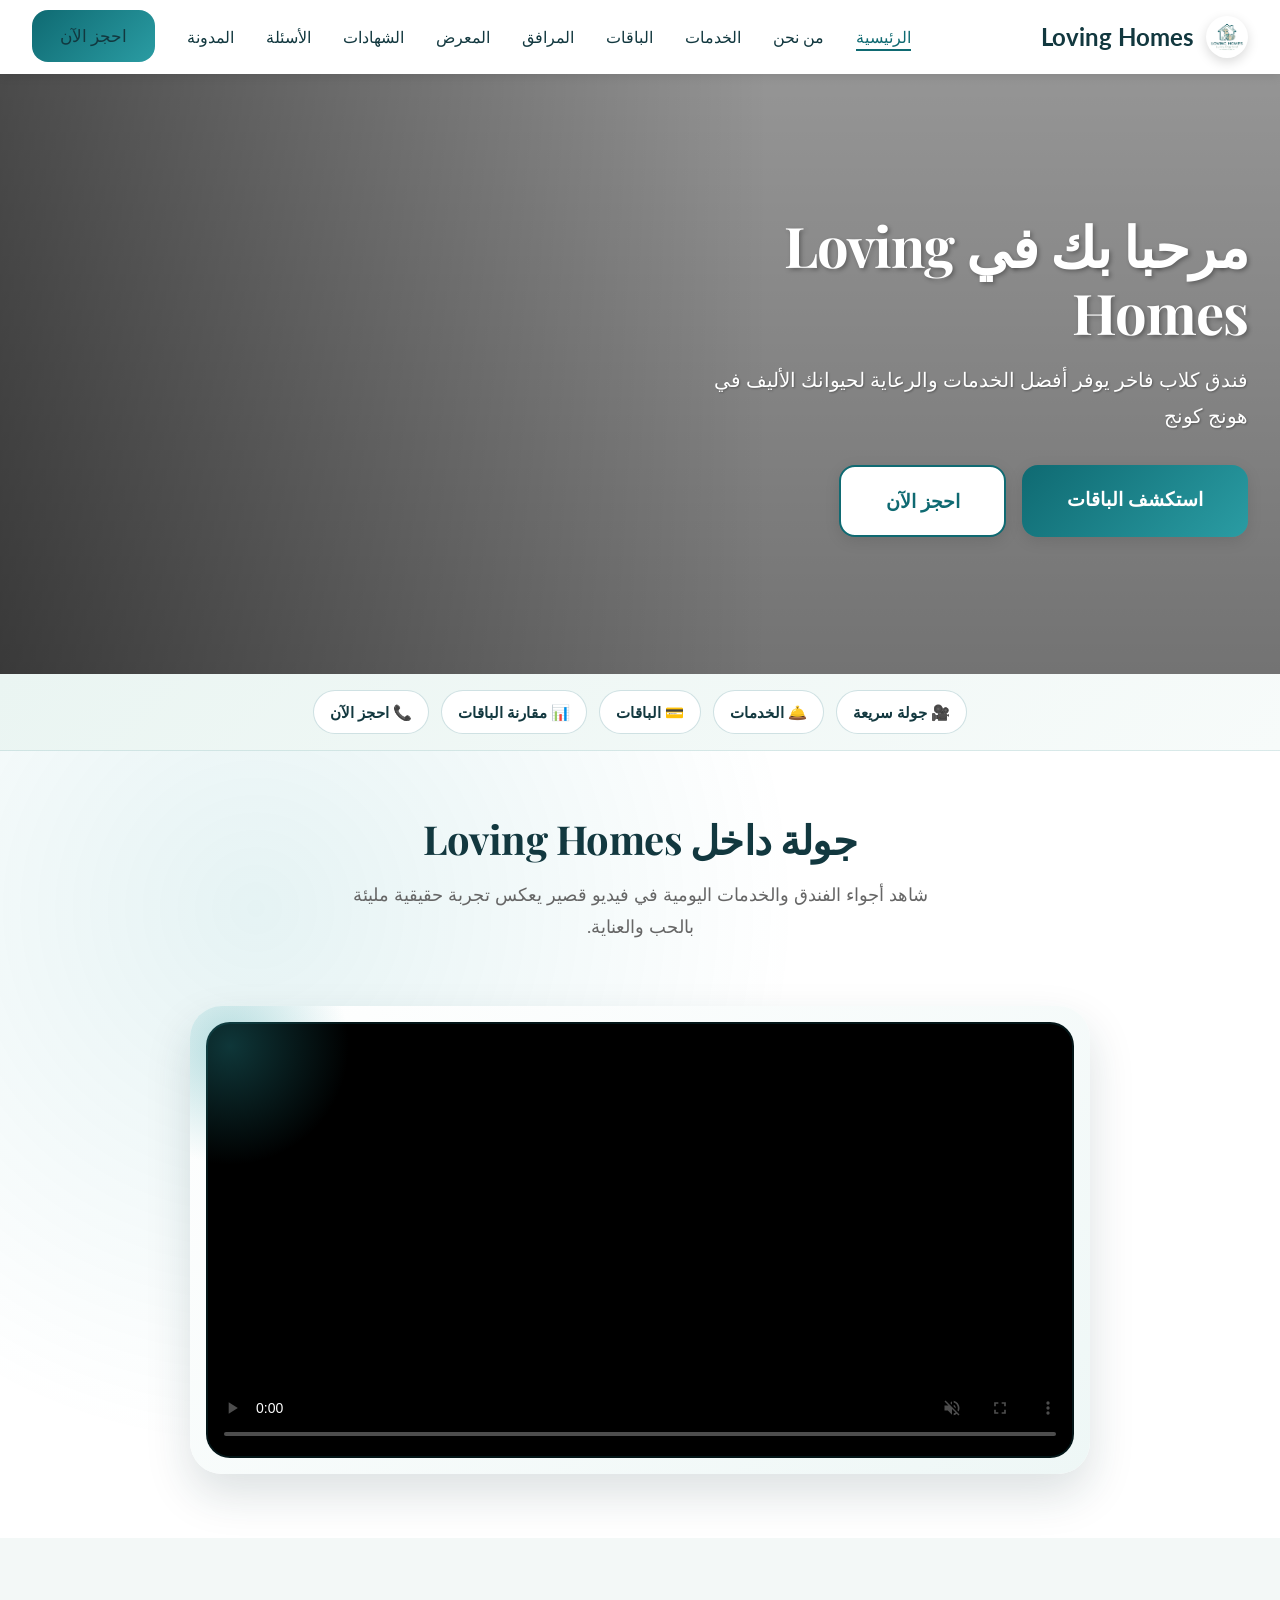
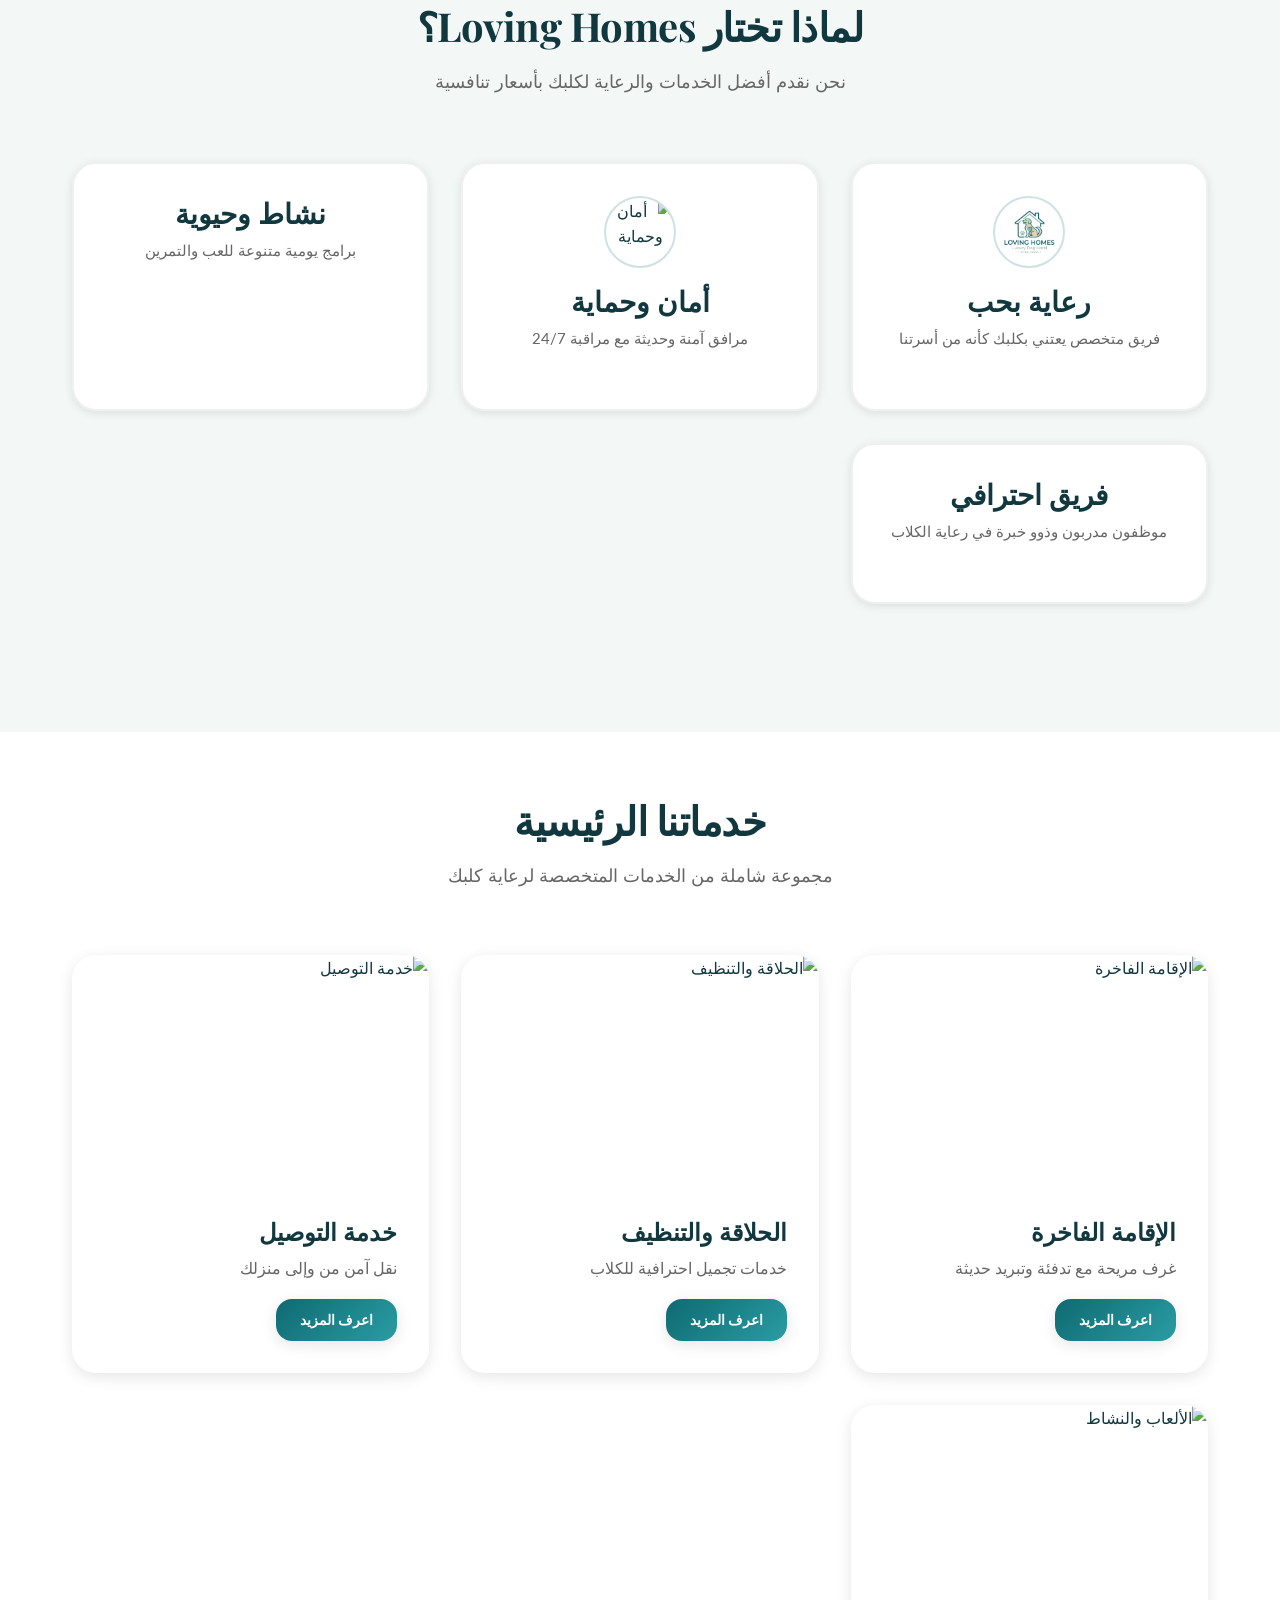
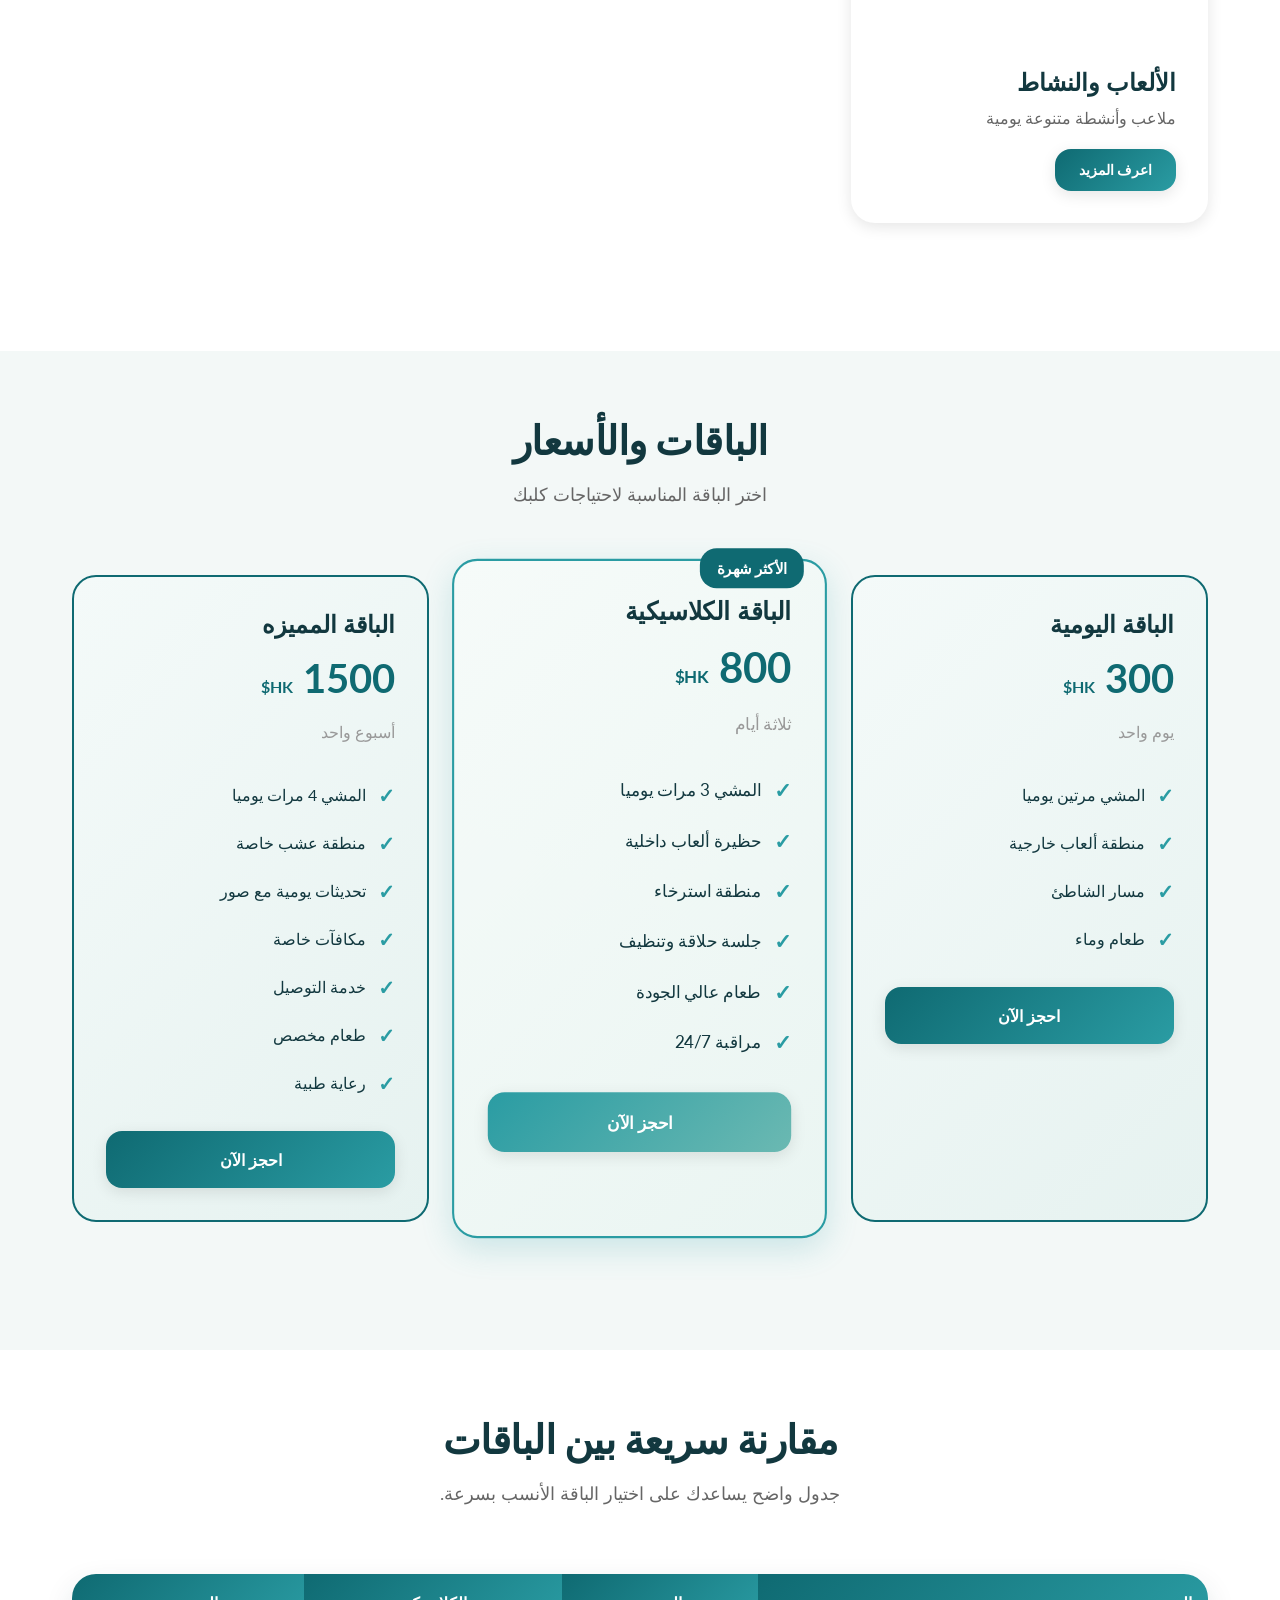
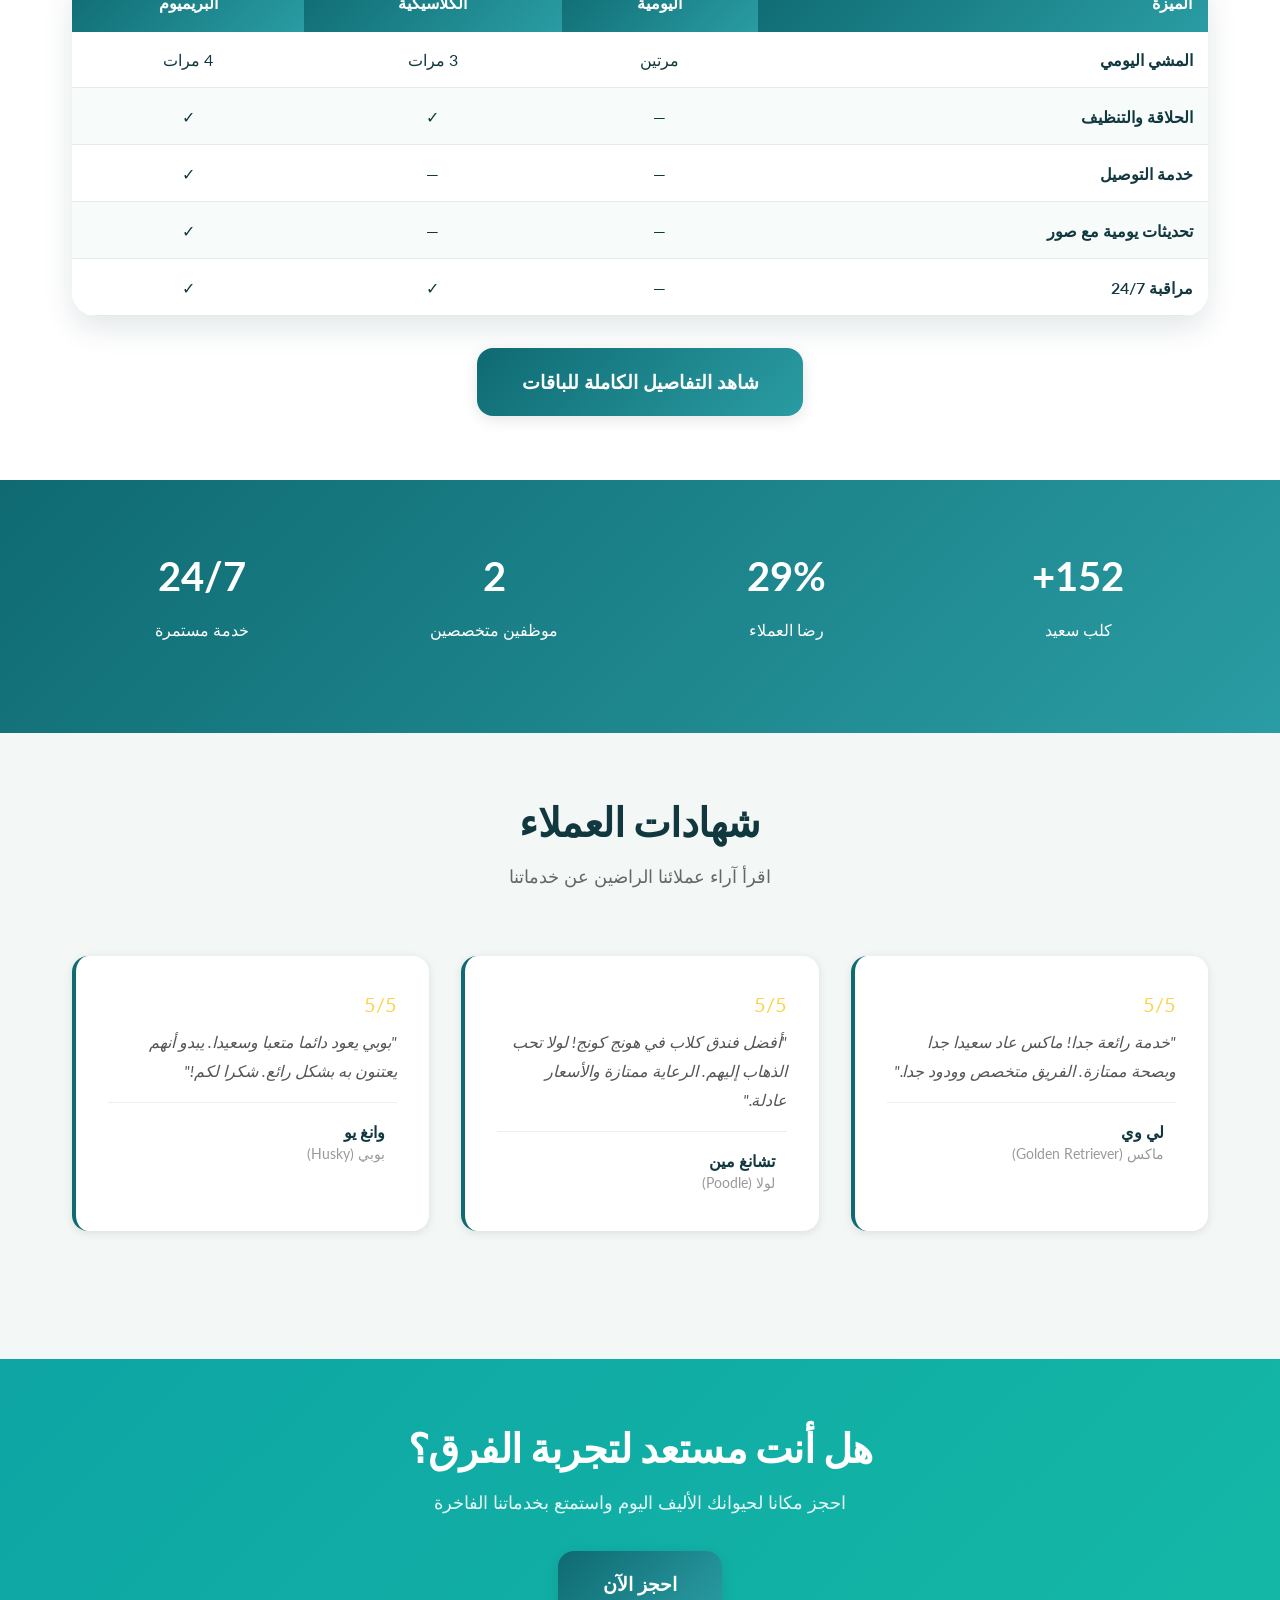
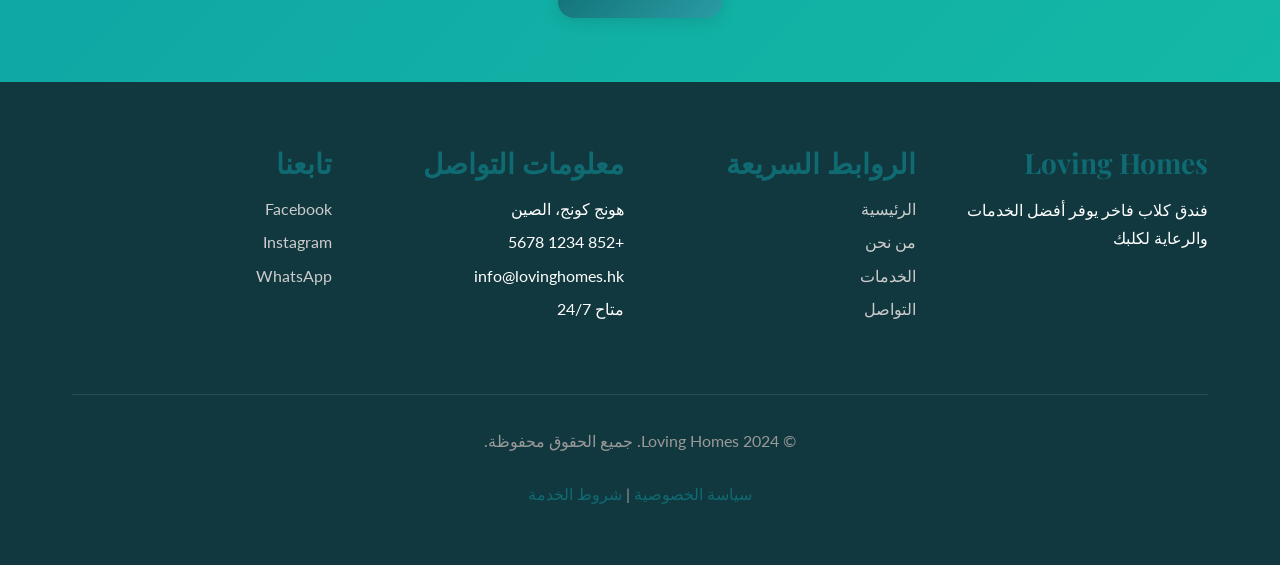
==== index.html @ dc03edfb "Add reliable service images site-wide and rename premium package" ====
<!DOCTYPE html>
<html lang="ar" dir="rtl">
<head>
 <meta charset="UTF-8">
 <meta name="viewport" content="width=device-width, initial-scale=1.0">
 <meta name="description" content="Loving Homes - فندق كلاب فاخر في هونج كونج يوفر أفضل الخدمات والرعاية">
 <title>Loving Homes - فندق الكلاب الفاخر</title>
 <link rel="stylesheet" href="css/style.css">
</head>
<body>
 
 <header>
  <nav class="navbar">
   <a href="index.html" class="logo">
    <img src="images/logo.png" alt="Loving Homes Logo" class="site-logo">
    <span>Loving Homes</span>
   </a>
   
   <ul class="nav-links">
    <li><a href="index.html" class="active">الرئيسية</a></li>
    <li><a href="html/about.html">من نحن</a></li>
    <li><a href="html/services.html">الخدمات</a></li>
    <li><a href="html/packages.html">الباقات</a></li>
    <li><a href="html/facilities.html">المرافق</a></li>
    <li><a href="html/gallery.html">المعرض</a></li>
    <li><a href="html/testimonials.html">الشهادات</a></li>
    <li><a href="html/faq.html">الأسئلة</a></li>
    <li><a href="html/blog.html">المدونة</a></li>
    <li><a href="html/contact.html" class="cta-btn">احجز الآن</a></li>
   </ul>
   
   <div class="hamburger">
    <span></span>
    <span></span>
    <span></span>
   </div>
  </nav>
 </header>

 
 <section class="hero">
  <div class="hero-content">
   <h1>مرحبا بك في Loving Homes</h1>
   <p>فندق كلاب فاخر يوفر أفضل الخدمات والرعاية لحيوانك الأليف في هونج كونج</p>
   <div class="hero-buttons">
    <a href="html/packages.html" class="btn btn-primary btn-lg">استكشف الباقات</a>
    <a href="html/contact.html" class="btn btn-secondary btn-lg">احجز الآن</a>
   </div>
  </div>
 </section>

 <section class="quick-nav-section">
  <div class="container">
   <div class="quick-nav" aria-label="روابط سريعة داخل الصفحة">
    <a href="#video">🎥 جولة سريعة</a>
    <a href="#services">🛎️ الخدمات</a>
    <a href="#packages">💳 الباقات</a>
    <a href="#packages-compare">📊 مقارنة الباقات</a>
    <a href="html/contact.html">📞 احجز الآن</a>
   </div>
  </div>
 </section>


 <section id="video" class="section video-showcase-section">
  <div class="container">
   <div class="section-title">
    <h2>جولة داخل Loving Homes</h2>
    <p>شاهد أجواء الفندق والخدمات اليومية في فيديو قصير يعكس تجربة حقيقية مليئة بالحب والعناية.</p>
   </div>

   <div class="video-showcase-card">
    <div class="video-glow"></div>
    <video class="brand-video" controls autoplay muted loop playsinline preload="auto" poster="images/banner-home.jpg">
     <source src="videos/loving-homes-tour.mp4" type="video/mp4">
     <source src="videos/loving-homes-tour.webm" type="video/webm">
     متصفحك لا يدعم تشغيل الفيديو.
    </video>
   </div>
  </div>
 </section>

 <section class="section bg-light">
  <div class="container">
   <div class="section-title">
    <h2>لماذا تختار Loving Homes؟</h2>
    <p>نحن نقدم أفضل الخدمات والرعاية لكلبك بأسعار تنافسية</p>
   </div>

   <div class="features-grid">
    <div class="feature-card">
     <img src="images/logo.png" alt="رعاية بحب" class="mini-feature-img">
     <h3>رعاية بحب</h3>
     <p>فريق متخصص يعتني بكلبك كأنه من أسرتنا</p>
    </div>

    <div class="feature-card">
     <img src="images/banner-facilities.jpg" alt="أمان وحماية" class="mini-feature-img">
     <h3>أمان وحماية</h3>
     <p>مرافق آمنة وحديثة مع مراقبة 24/7</p>
    </div>

    <div class="feature-card">
     
     <h3>نشاط وحيوية</h3>
     <p>برامج يومية متنوعة للعب والتمرين</p>
    </div>

    <div class="feature-card">
     
     <h3>فريق احترافي</h3>
     <p>موظفون مدربون وذوو خبرة في رعاية الكلاب</p>
    </div>
   </div>
  </div>
 </section>

 
 <section id="services" class="section">
  <div class="container">
   <div class="section-title">
    <h2>خدماتنا الرئيسية</h2>
    <p>مجموعة شاملة من الخدمات المتخصصة لرعاية كلبك</p>
   </div>

   <div class="features-grid">
    <div class="card">
     <img src="images/banner-services.jpg" alt="الإقامة الفاخرة" class="service-card-image">
     <div class="card-content">
      <h3 class="card-title">الإقامة الفاخرة</h3>
      <p class="card-text">غرف مريحة مع تدفئة وتبريد حديثة</p>
      <a href="html/services.html" class="btn btn-primary btn-sm">اعرف المزيد</a>
     </div>
    </div>

    <div class="card">
     <img src="images/banner-home.jpg" alt="الحلاقة والتنظيف" class="service-card-image">
     <div class="card-content">
      <h3 class="card-title">الحلاقة والتنظيف</h3>
      <p class="card-text">خدمات تجميل احترافية للكلاب</p>
      <a href="html/services.html" class="btn btn-primary btn-sm">اعرف المزيد</a>
     </div>
    </div>

    <div class="card">
     <img src="images/banner-contact.jpg" alt="خدمة التوصيل" class="service-card-image">
     <div class="card-content">
      <h3 class="card-title">خدمة التوصيل</h3>
      <p class="card-text">نقل آمن من وإلى منزلك</p>
      <a href="html/services.html" class="btn btn-primary btn-sm">اعرف المزيد</a>
     </div>
    </div>

    <div class="card">
     <img src="images/banner-gallery.jpg" alt="الألعاب والنشاط" class="service-card-image">
     <div class="card-content">
      <h3 class="card-title">الألعاب والنشاط</h3>
      <p class="card-text">ملاعب وأنشطة متنوعة يومية</p>
      <a href="html/services.html" class="btn btn-primary btn-sm">اعرف المزيد</a>
     </div>
    </div>
   </div>
  </div>
 </section>

 
 <section id="packages" class="section bg-light">
  <div class="container">
   <div class="section-title">
    <h2>الباقات والأسعار</h2>
    <p>اختر الباقة المناسبة لاحتياجات كلبك</p>
   </div>

   <div class="features-grid">
    <div class="package-card">
     <h3 class="card-title">الباقة اليومية</h3>
     <div class="package-price">300 <span style="font-size: 1rem;">HK$</span></div>
     <p class="text-muted">يوم واحد</p>
     <ul class="package-features">
      <li>المشي مرتين يوميا</li>
      <li>منطقة ألعاب خارجية</li>
      <li>مسار الشاطئ</li>
      <li>طعام وماء</li>
     </ul>
     <a href="html/contact.html" class="btn btn-primary" style="width: 100%; text-align: center;">احجز الآن</a>
    </div>

    <div class="package-card featured">
     <div class="package-badge">الأكثر شهرة</div>
     <h3 class="card-title">الباقة الكلاسيكية</h3>
     <div class="package-price">800 <span style="font-size: 1rem;">HK$</span></div>
     <p class="text-muted">ثلاثة أيام</p>
     <ul class="package-features">
      <li>المشي 3 مرات يوميا</li>
      <li>حظيرة ألعاب داخلية</li>
      <li>منطقة استرخاء</li>
      <li>جلسة حلاقة وتنظيف</li>
      <li>طعام عالي الجودة</li>
      <li>مراقبة 24/7</li>
     </ul>
     <a href="html/contact.html" class="btn btn-green" style="width: 100%; text-align: center;">احجز الآن</a>
    </div>

    <div class="package-card">
     <h3 class="card-title">الباقة المميزه</h3>
     <div class="package-price">1500 <span style="font-size: 1rem;">HK$</span></div>
     <p class="text-muted">أسبوع واحد</p>
     <ul class="package-features">
      <li>المشي 4 مرات يوميا</li>
      <li>منطقة عشب خاصة</li>
      <li>تحديثات يومية مع صور</li>
      <li>مكافآت خاصة</li>
      <li>خدمة التوصيل</li>
      <li>طعام مخصص</li>
      <li>رعاية طبية</li>
     </ul>
     <a href="html/contact.html" class="btn btn-primary" style="width: 100%; text-align: center;">احجز الآن</a>
    </div>
   </div>
  </div>
 </section>

 <section id="packages-compare" class="section compare-section">
  <div class="container">
   <div class="section-title">
    <h2>مقارنة سريعة بين الباقات</h2>
    <p>جدول واضح يساعدك على اختيار الباقة الأنسب بسرعة.</p>
   </div>
   <div class="compare-table-wrap">
    <table class="compare-table">
     <thead>
      <tr>
       <th>الميزة</th>
       <th>اليومية</th>
       <th>الكلاسيكية</th>
       <th>البريميوم</th>
      </tr>
     </thead>
     <tbody>
      <tr>
       <td>المشي اليومي</td>
       <td>مرتين</td>
       <td>3 مرات</td>
       <td>4 مرات</td>
      </tr>
      <tr>
       <td>الحلاقة والتنظيف</td>
       <td>—</td>
       <td>✓</td>
       <td>✓</td>
      </tr>
      <tr>
       <td>خدمة التوصيل</td>
       <td>—</td>
       <td>—</td>
       <td>✓</td>
      </tr>
      <tr>
       <td>تحديثات يومية مع صور</td>
       <td>—</td>
       <td>—</td>
       <td>✓</td>
      </tr>
      <tr>
       <td>مراقبة 24/7</td>
       <td>—</td>
       <td>✓</td>
       <td>✓</td>
      </tr>
     </tbody>
    </table>
   </div>
   <div class="text-center mt-3">
    <a href="html/packages.html" class="btn btn-primary btn-lg">شاهد التفاصيل الكاملة للباقات</a>
   </div>
  </div>
 </section>

 
 <section class="section" style="background: var(--gradient-warm); color: white;">
  <div class="container">
   <div class="stats-section" style="display: grid; grid-template-columns: repeat(auto-fit, minmax(200px, 1fr)); gap: 2rem; text-align: center;">
    <div>
     <div style="font-size: 2.5rem; font-weight: 700; margin-bottom: 0.5rem;">
      <span data-count="500">0</span>+
     </div>
     <p>كلب سعيد</p>
    </div>
    <div>
     <div style="font-size: 2.5rem; font-weight: 700; margin-bottom: 0.5rem;">
      <span data-count="98">0</span>%
     </div>
     <p>رضا العملاء</p>
    </div>
    <div>
     <div style="font-size: 2.5rem; font-weight: 700; margin-bottom: 0.5rem;">
      <span data-count="8">0</span>
     </div>
     <p>موظفين متخصصين</p>
    </div>
    <div>
     <div style="font-size: 2.5rem; font-weight: 700; margin-bottom: 0.5rem;">
      24/7
     </div>
     <p>خدمة مستمرة</p>
    </div>
   </div>
  </div>
 </section>

 
 <section class="section bg-light">
  <div class="container">
   <div class="section-title">
    <h2>شهادات العملاء</h2>
    <p>اقرأ آراء عملائنا الراضين عن خدماتنا</p>
   </div>

   <div class="features-grid">
    <div class="testimonial-card">
     <div class="stars">5/5</div>
     <p class="testimonial-text">"خدمة رائعة جدا! ماكس عاد سعيدا جدا وبصحة ممتازة. الفريق متخصص وودود جدا."</p>
     <div class="testimonial-author">
      <div class="author-avatar">‍</div>
      <div class="author-info">
       <h4>لي وي</h4>
       <p>ماكس (Golden Retriever)</p>
      </div>
     </div>
    </div>

    <div class="testimonial-card">
     <div class="stars">5/5</div>
     <p class="testimonial-text">"أفضل فندق كلاب في هونج كونج! لولا تحب الذهاب إليهم. الرعاية ممتازة والأسعار عادلة."</p>
     <div class="testimonial-author">
      <div class="author-avatar">‍</div>
      <div class="author-info">
       <h4>تشانغ مين</h4>
       <p>لولا (Poodle)</p>
      </div>
     </div>
    </div>

    <div class="testimonial-card">
     <div class="stars">5/5</div>
     <p class="testimonial-text">"بوبي يعود دائما متعبا وسعيدا. يبدو أنهم يعتنون به بشكل رائع. شكرا لكم!"</p>
     <div class="testimonial-author">
      <div class="author-avatar">‍</div>
      <div class="author-info">
       <h4>وانغ يو</h4>
       <p>بوبي (Husky)</p>
      </div>
     </div>
    </div>
   </div>
  </div>
 </section>

 
 <section class="section" style="background: linear-gradient(135deg, #0EA5A4 0%, #14B8A6 100%); color: white; text-align: center;">
  <div class="container">
   <h2 style="color: white; margin-bottom: 1rem;">هل أنت مستعد لتجربة الفرق؟</h2>
   <p style="color: rgba(255, 255, 255, 0.9); margin-bottom: 2rem; font-size: 1.1rem;">احجز مكانا لحيوانك الأليف اليوم واستمتع بخدماتنا الفاخرة</p>
   <a href="html/contact.html" class="btn btn-primary btn-lg">احجز الآن</a>
  </div>
 </section>

 
 <footer>
  <div class="container">
   <div class="footer-content">
    <div class="footer-section">
     <h3>Loving Homes</h3>
     <p>فندق كلاب فاخر يوفر أفضل الخدمات والرعاية لكلبك</p>
    </div>

    <div class="footer-section">
     <h3>الروابط السريعة</h3>
     <ul>
      <li><a href="index.html">الرئيسية</a></li>
      <li><a href="html/about.html">من نحن</a></li>
      <li><a href="html/services.html">الخدمات</a></li>
      <li><a href="html/contact.html">التواصل</a></li>
     </ul>
    </div>

    <div class="footer-section">
     <h3>معلومات التواصل</h3>
     <ul>
      <li> هونج كونج، الصين</li>
      <li> +852 1234 5678</li>
      <li> info@lovinghomes.hk</li>
      <li>متاح 24/7</li>
     </ul>
    </div>

    <div class="footer-section">
     <h3>تابعنا</h3>
     <ul>
      <li><a href="#">Facebook</a></li>
      <li><a href="#">Instagram</a></li>
      <li><a href="#">WhatsApp</a></li>
     </ul>
    </div>
   </div>

   <div class="footer-bottom">
    <p>&copy; 2024 Loving Homes. جميع الحقوق محفوظة.</p>
    <p>
     <a href="html/privacy.html">سياسة الخصوصية</a> | 
     <a href="html/terms.html">شروط الخدمة</a>
    </p>
   </div>
  </div>
 </footer>

 

 <script src="js/main.js"></script>
</body>
</html>
---- css/style.css ----
@import url('https://fonts.googleapis.com/css2?family=Playfair+Display:wght@400;500;600;700;800&family=Lato:wght@300;400;500;700&family=Poppins:wght@300;400;500;600;700&display=swap');

:root {
  
  --primary-orange: #0F6A72;
  --primary-green: #2A9CA3;
  --primary-beige: #DCD5BF;
  
  
  --dark-gray: #12383F;
  --light-gray: #F3F8F7;
  --white: #FFFFFF;
  --shadow: rgba(0, 0, 0, 0.1);
  --shadow-lg: rgba(0, 0, 0, 0.2);
  
  
  --gradient-warm: linear-gradient(135deg, #0F6A72 0%, #2A9CA3 100%);
  --gradient-green: linear-gradient(135deg, #2A9CA3 0%, #6BB9B2 100%);
  --gradient-hero: linear-gradient(135deg, rgba(0,0,0,0.4), rgba(0,0,0,0.6));
  
  
  --font-playfair: 'Playfair Display', serif;
  --font-lato: 'Lato', sans-serif;
  --font-poppins: 'Poppins', sans-serif;
  
  
  --spacing-xs: 0.5rem;
  --spacing-sm: 1rem;
  --spacing-md: 1.5rem;
  --spacing-lg: 2rem;
  --spacing-xl: 3rem;
  --spacing-2xl: 4rem;
  
  
  --radius-sm: 0.5rem;
  --radius-md: 1rem;
  --radius-lg: 1.5rem;
  --radius-xl: 2rem;
  
  
  --transition-fast: 0.2s ease-in-out;
  --transition-normal: 0.3s ease-in-out;
  --transition-slow: 0.5s ease-in-out;
}

* {
  margin: 0;
  padding: 0;
  box-sizing: border-box;
}

html {
  scroll-behavior: smooth;
}

body {
  font-family: var(--font-lato);
  color: var(--dark-gray);
  background-color: var(--white);
  line-height: 1.6;
  overflow-x: hidden;
}

h1, h2, h3, h4, h5, h6 {
  font-family: var(--font-playfair);
  font-weight: 700;
  line-height: 1.2;
  margin-bottom: var(--spacing-md);
}

h1 {
  font-size: 3.5rem;
  letter-spacing: -1px;
}

h2 {
  font-size: 2.5rem;
  letter-spacing: -0.5px;
}

h3 {
  font-size: 1.75rem;
}

h4 {
  font-size: 1.5rem;
}

p {
  margin-bottom: var(--spacing-md);
  font-size: 1rem;
  line-height: 1.8;
}

a {
  color: var(--primary-orange);
  text-decoration: none;
  transition: color var(--transition-normal);
}

a:hover {
  color: var(--primary-green);
}

.btn {
  display: inline-block;
  padding: 1rem 2.25rem;
  border: none;
  border-radius: var(--radius-md);
  font-family: var(--font-lato);
  font-weight: 600;
  font-size: 1rem;
  cursor: pointer;
  transition: all var(--transition-normal);
  text-decoration: none;
  text-align: center;
  box-shadow: 0 4px 15px rgba(0, 0, 0, 0.1);
}

.btn:hover {
  transform: translateY(-2px);
  box-shadow: 0 6px 20px rgba(0, 0, 0, 0.15);
}

.btn-primary {
  background: var(--gradient-warm);
  color: var(--white);
}

.btn-primary:hover {
  background: linear-gradient(135deg, #0C5560 0%, #167A84 100%);
}

.btn-secondary {
  background: var(--white);
  color: var(--primary-orange);
  border: 2px solid var(--primary-orange);
}

.btn-secondary:hover {
  background: var(--primary-orange);
  color: var(--white);
}

.btn-green {
  background: var(--gradient-green);
  color: var(--white);
}

.btn-green:hover {
  background: linear-gradient(135deg, #1E7C84 0%, #2A9CA3 100%);
}

.btn-sm {
  padding: 0.625rem 1.5rem;
  font-size: 0.875rem;
}

.btn-lg {
  padding: 1.15rem 2.8rem;
  font-size: 1.2rem;
}

header {
  background: var(--white);
  box-shadow: 0 2px 10px var(--shadow);
  position: sticky;
  top: 0;
  z-index: 1000;
  transition: all var(--transition-normal);
}

header.scrolled {
  box-shadow: 0 4px 20px var(--shadow-lg);
}

.navbar {
  display: flex;
  justify-content: space-between;
  align-items: center;
  padding: 1rem 2rem;
  max-width: 1400px;
  margin: 0 auto;
}

.logo {
  display: flex;
  align-items: center;
  gap: 0.75rem;
  font-size: 1.5rem;
  font-weight: 700;
  color: var(--dark-gray);
  text-decoration: none;
}

.logo-icon {
  font-size: 2rem;
}

.site-logo {
  width: 42px;
  height: 42px;
  border-radius: 50%;
  object-fit: cover;
  box-shadow: 0 4px 12px rgba(0, 0, 0, 0.15);
}

.nav-links {
  display: flex;
  list-style: none;
  gap: 2rem;
  align-items: center;
}

.nav-links a {
  color: var(--dark-gray);
  font-weight: 500;
  transition: color var(--transition-normal);
  position: relative;
}

.nav-links a:hover,
.nav-links a.active {
  color: var(--primary-orange);
}

.nav-links a::after {
  content: '';
  position: absolute;
  bottom: -5px;
  left: 0;
  width: 0;
  height: 2px;
  background: var(--primary-orange);
  transition: width var(--transition-normal);
}

.nav-links a:hover::after,
.nav-links a.active::after {
  width: 100%;
}

.cta-btn {
  background: var(--gradient-warm);
  color: var(--white);
  padding: 0.95rem 1.75rem;
  border-radius: var(--radius-md);
  font-weight: 700;
  font-size: 1.05rem;
  transition: all var(--transition-normal);
}

.cta-btn:hover {
  transform: scale(1.05);
  box-shadow: 0 4px 15px rgba(15, 106, 114, 0.3);
}

.hamburger {
  display: none;
  flex-direction: column;
  cursor: pointer;
  gap: 5px;
}

.hamburger span {
  width: 25px;
  height: 3px;
  background: var(--dark-gray);
  border-radius: 2px;
  transition: all var(--transition-normal);
}

.hero {
  position: relative;
  height: 600px;
  background: linear-gradient(rgba(0, 0, 0, 0.4), rgba(0, 0, 0, 0.6)), 
              url('../images/banner-home.jpg');
  background-size: cover;
  background-position: center;
  background-attachment: fixed;
  display: flex;
  align-items: center;
  justify-content: flex-start;
  overflow: hidden;
}

.hero::before {
  content: '';
  position: absolute;
  top: 0;
  left: 0;
  right: 0;
  bottom: 0;
  background: linear-gradient(90deg, rgba(0,0,0,0.5) 0%, transparent 60%);
  z-index: 1;
}

.hero-content {
  position: relative;
  z-index: 2;
  max-width: 600px;
  padding: 0 2rem;
  color: var(--white);
  animation: slideInLeft 0.8s ease-out;
}

.hero-content h1 {
  font-size: 3.5rem;
  margin-bottom: 1rem;
  text-shadow: 2px 2px 4px rgba(0, 0, 0, 0.3);
}

.hero-content p {
  font-size: 1.25rem;
  margin-bottom: 2rem;
  text-shadow: 1px 1px 2px rgba(0, 0, 0, 0.3);
}

.hero-buttons {
  display: flex;
  gap: 1rem;
  flex-wrap: wrap;
}

.quick-nav-section {
  background: linear-gradient(135deg, #eaf5f2 0%, #f7fbfa 100%);
  border-bottom: 1px solid rgba(15, 106, 114, 0.12);
}

.quick-nav {
  display: flex;
  flex-wrap: wrap;
  gap: 0.75rem;
  justify-content: center;
  padding: 1rem 0;
}

.quick-nav a {
  background: var(--white);
  color: var(--dark-gray);
  border: 1px solid rgba(15, 106, 114, 0.2);
  border-radius: 999px;
  padding: 0.55rem 1rem;
  font-weight: 600;
  font-size: 0.95rem;
}

.quick-nav a:hover {
  background: var(--gradient-warm);
  color: var(--white);
}

@keyframes slideInLeft {
  from {
    opacity: 0;
    transform: translateX(-50px);
  }
  to {
    opacity: 1;
    transform: translateX(0);
  }
}

.container {
  max-width: 1200px;
  margin: 0 auto;
  padding: 0 2rem;
}

.section {
  padding: var(--spacing-2xl) 0;
}

.section-title {
  text-align: center;
  margin-bottom: var(--spacing-2xl);
}

.section-title h2 {
  font-size: 2.5rem;
  margin-bottom: 1rem;
}

.section-title p {
  font-size: 1.1rem;
  color: #666;
  max-width: 600px;
  margin: 0 auto;
}

.features-grid {
  display: grid;
  grid-template-columns: repeat(auto-fit, minmax(280px, 1fr));
  gap: var(--spacing-lg);
  margin-bottom: var(--spacing-2xl);
}

.feature-card {
  background: var(--white);
  border: 2px solid #f0f0f0;
  border-radius: var(--radius-lg);
  padding: var(--spacing-lg);
  text-align: center;
  transition: all var(--transition-normal);
  box-shadow: 0 2px 10px var(--shadow);
}

.feature-card:hover {
  transform: translateY(-10px);
  border-color: var(--primary-orange);
  box-shadow: 0 10px 30px rgba(15, 106, 114, 0.2);
}

.feature-icon {
  font-size: 3rem;
  margin-bottom: 1rem;
}

.feature-card h3 {
  margin-bottom: 0.5rem;
}

.feature-card p {
  color: #666;
  font-size: 0.95rem;
}

.card {
  background: var(--white);
  border-radius: var(--radius-lg);
  overflow: hidden;
  box-shadow: 0 4px 15px var(--shadow);
  transition: all var(--transition-normal);
}

.card:hover {
  transform: translateY(-5px);
  box-shadow: 0 8px 25px var(--shadow-lg);
}

.card-image {
  width: 100%;
  height: 250px;
  object-fit: cover;
  transition: transform var(--transition-slow);
}

.card:hover .card-image {
  transform: scale(1.05);
}

.card-content {
  padding: var(--spacing-lg);
}

.card-title {
  font-size: 1.5rem;
  margin-bottom: 0.5rem;
}

.card-text {
  color: #666;
  margin-bottom: 1rem;
}

.package-card {
  background: linear-gradient(135deg, #F4FAF9 0%, #E6F2F0 100%);
  border: 2px solid var(--primary-orange);
  border-radius: var(--radius-lg);
  padding: var(--spacing-lg);
  position: relative;
  transition: all var(--transition-normal);
}

.package-card.featured {
  transform: scale(1.05);
  border-color: var(--primary-green);
  background: linear-gradient(135deg, #F6FBF9 0%, #EAF5F2 100%);
  box-shadow: 0 10px 30px rgba(42, 156, 163, 0.2);
}

.package-badge {
  position: absolute;
  top: -12px;
  right: 20px;
  background: var(--primary-orange);
  color: var(--white);
  padding: 0.5rem 1rem;
  border-radius: var(--radius-md);
  font-weight: 600;
  font-size: 0.875rem;
}

.package-price {
  font-size: 2.5rem;
  font-weight: 700;
  color: var(--primary-orange);
  margin-bottom: 0.5rem;
}

.package-features {
  list-style: none;
  margin: 1.5rem 0;
}

.package-features li {
  padding: 0.5rem 0;
  display: flex;
  align-items: center;
  gap: 0.75rem;
}

.package-features li::before {
  content: '✓';
  color: var(--primary-green);
  font-weight: bold;
  font-size: 1.25rem;
}

.testimonial-card {
  background: var(--white);
  border-left: 4px solid var(--primary-orange);
  padding: var(--spacing-lg);
  border-radius: var(--radius-md);
  box-shadow: 0 2px 10px var(--shadow);
  transition: all var(--transition-normal);
}

.testimonial-card:hover {
  box-shadow: 0 6px 20px var(--shadow-lg);
  transform: translateY(-3px);
}

.stars {
  color: #FCD34D;
  font-size: 1.25rem;
  margin-bottom: 0.5rem;
}

.testimonial-text {
  font-style: italic;
  color: #555;
  margin-bottom: 1rem;
  line-height: 1.8;
}

.testimonial-author {
  display: flex;
  align-items: center;
  gap: 0.75rem;
  border-top: 1px solid #eee;
  padding-top: 1rem;
}

.author-avatar {
  font-size: 2rem;
}

.author-info h4 {
  margin: 0;
  font-size: 1rem;
}

.author-info p {
  margin: 0;
  font-size: 0.875rem;
  color: #999;
}

footer {
  background: var(--dark-gray);
  color: var(--white);
  padding: var(--spacing-2xl) 0 var(--spacing-lg);
}

.footer-content {
  display: grid;
  grid-template-columns: repeat(auto-fit, minmax(250px, 1fr));
  gap: var(--spacing-lg);
  margin-bottom: var(--spacing-2xl);
}

.footer-section h3 {
  color: var(--primary-orange);
  margin-bottom: 1rem;
}

.footer-section ul {
  list-style: none;
}

.footer-section ul li {
  margin-bottom: 0.5rem;
}

.footer-section a {
  color: #ccc;
  transition: color var(--transition-normal);
}

.footer-section a:hover {
  color: var(--primary-orange);
}

.footer-bottom {
  border-top: 1px solid rgba(255, 255, 255, 0.1);
  padding-top: var(--spacing-lg);
  text-align: center;
  color: #999;
}

.form-group {
  margin-bottom: var(--spacing-md);
}

.form-group label {
  display: block;
  margin-bottom: 0.5rem;
  font-weight: 600;
  color: var(--dark-gray);
}

.form-group input,
.form-group textarea,
.form-group select {
  width: 100%;
  padding: 0.875rem;
  border: 2px solid #e0e0e0;
  border-radius: var(--radius-md);
  font-family: var(--font-lato);
  font-size: 1rem;
  transition: all var(--transition-normal);
}

.form-group input:focus,
.form-group textarea:focus,
.form-group select:focus {
  outline: none;
  border-color: var(--primary-orange);
  box-shadow: 0 0 0 3px rgba(15, 106, 114, 0.1);
}

.form-group textarea {
  resize: vertical;
  min-height: 150px;
}

.text-center {
  text-align: center;
}

.text-right {
  text-align: right;
}

.text-left {
  text-align: left;
}

.mt-1 { margin-top: var(--spacing-sm); }
.mt-2 { margin-top: var(--spacing-md); }
.mt-3 { margin-top: var(--spacing-lg); }
.mt-4 { margin-top: var(--spacing-xl); }

.mb-1 { margin-bottom: var(--spacing-sm); }
.mb-2 { margin-bottom: var(--spacing-md); }
.mb-3 { margin-bottom: var(--spacing-lg); }
.mb-4 { margin-bottom: var(--spacing-xl); }

.py-1 { padding-top: var(--spacing-sm); padding-bottom: var(--spacing-sm); }
.py-2 { padding-top: var(--spacing-md); padding-bottom: var(--spacing-md); }
.py-3 { padding-top: var(--spacing-lg); padding-bottom: var(--spacing-lg); }
.py-4 { padding-top: var(--spacing-xl); padding-bottom: var(--spacing-xl); }

.bg-light { background-color: var(--light-gray); }
.bg-white { background-color: var(--white); }

.text-muted { color: #999; }
.text-dark { color: var(--dark-gray); }


.video-showcase-section {
  background: radial-gradient(circle at 20% 20%, rgba(42, 156, 163, 0.12), transparent 45%), var(--white);
}

.video-showcase-card {
  position: relative;
  max-width: 900px;
  margin: 0 auto;
  padding: 1rem;
  border-radius: var(--radius-xl);
  background: linear-gradient(145deg, #ffffff 0%, #eef7f6 100%);
  box-shadow: 0 20px 45px rgba(18, 56, 63, 0.15);
  overflow: hidden;
}

.video-glow {
  position: absolute;
  width: 240px;
  height: 240px;
  background: radial-gradient(circle, rgba(42, 156, 163, 0.35) 0%, rgba(42, 156, 163, 0) 70%);
  top: -80px;
  left: -80px;
  pointer-events: none;
}

.brand-video {
  width: 100%;
  border-radius: var(--radius-lg);
  display: block;
  border: 2px solid rgba(15, 106, 114, 0.2);
  background: #000;
}



.mini-feature-img {
  width: 72px;
  height: 72px;
  border-radius: 50%;
  object-fit: cover;
  margin: 0 auto 1rem;
  display: block;
  border: 2px solid rgba(15, 106, 114, 0.2);
}

.service-card-image {
  width: 100%;
  height: 230px;
  object-fit: cover;
  display: block;
}

.team-card {
  text-align: center;
}

.team-photo {
  width: 140px;
  height: 140px;
  margin: 1.25rem auto 0;
  display: block;
  border-radius: 50%;
  border: 3px solid rgba(15, 106, 114, 0.2);
  background: #fff;
}

.compare-section {
  background: var(--white);
}

.compare-table-wrap {
  overflow-x: auto;
  border-radius: var(--radius-lg);
  box-shadow: 0 12px 30px rgba(18, 56, 63, 0.12);
}

.compare-table {
  width: 100%;
  border-collapse: collapse;
  min-width: 700px;
  text-align: center;
  background: var(--white);
}

.compare-table th {
  background: var(--gradient-warm);
  color: var(--white);
  padding: 1rem;
  font-size: 1rem;
}

.compare-table td {
  padding: 0.95rem;
  border-bottom: 1px solid #e4ecea;
}

.compare-table tbody tr:nth-child(even) {
  background: #f7fbfa;
}

.compare-table td:first-child,
.compare-table th:first-child {
  text-align: right;
  font-weight: 600;
}


@media (max-width: 768px) {
  h1 { font-size: 2.5rem; }
  h2 { font-size: 1.75rem; }
  h3 { font-size: 1.5rem; }
  
  .navbar {
    padding: 1rem;
  }
  
  .nav-links {
    display: none;
    position: absolute;
    top: 60px;
    left: 0;
    right: 0;
    background: var(--white);
    flex-direction: column;
    gap: 0;
    padding: 1rem;
    box-shadow: 0 4px 10px var(--shadow);
  }
  
  .nav-links.active {
    display: flex;
  }
  
  .hamburger {
    display: flex;
  }
  
  .hero {
    height: 400px;
  }

  
  .hero-content h1 {
    font-size: 2rem;
  }
  
  .hero-content p {
    font-size: 1rem;
  }
  
   .hero-buttons {
    flex-direction: column;
  }

  .video-showcase-card {
    padding: 0.75rem;
  }

  .quick-nav {
    justify-content: flex-start;
  }

  .quick-nav a {
    font-size: 0.9rem;
  }
  
  .hero-buttons .btn {
    width: 100%;
  }
  
  .section {
    padding: var(--spacing-xl) 0;
  }
  
  .features-grid {
    grid-template-columns: 1fr;
  }
  
  .package-card.featured {
    transform: scale(1);
  }
  
  .footer-content {
    grid-template-columns: 1fr;
  }
}

@media (max-width: 480px) {
  h1 { font-size: 1.75rem; }
  h2 { font-size: 1.5rem; }
  
  .container {
    padding: 0 1rem;
  }
  
  .navbar {
    padding: 0.75rem;
  }
  
  .hero {
    height: 300px;
  }

  
  .hero-content {
    padding: 0 1rem;
  }
  
  .hero-content h1 {
    font-size: 1.5rem;
  }
  
  .section {
    padding: var(--spacing-lg) 0;
  }
}

@keyframes fadeIn {
  from {
    opacity: 0;
  }
  to {
    opacity: 1;
  }
}

@keyframes slideUp {
  from {
    opacity: 0;
    transform: translateY(30px);
  }
  to {
    opacity: 1;
    transform: translateY(0);
  }
}

@keyframes pulse {
  0%, 100% {
    opacity: 1;
  }
  50% {
    opacity: 0.7;
  }
}

.fade-in {
  animation: fadeIn 0.6s ease-out;
}

.slide-up {
  animation: slideUp 0.6s ease-out;
}
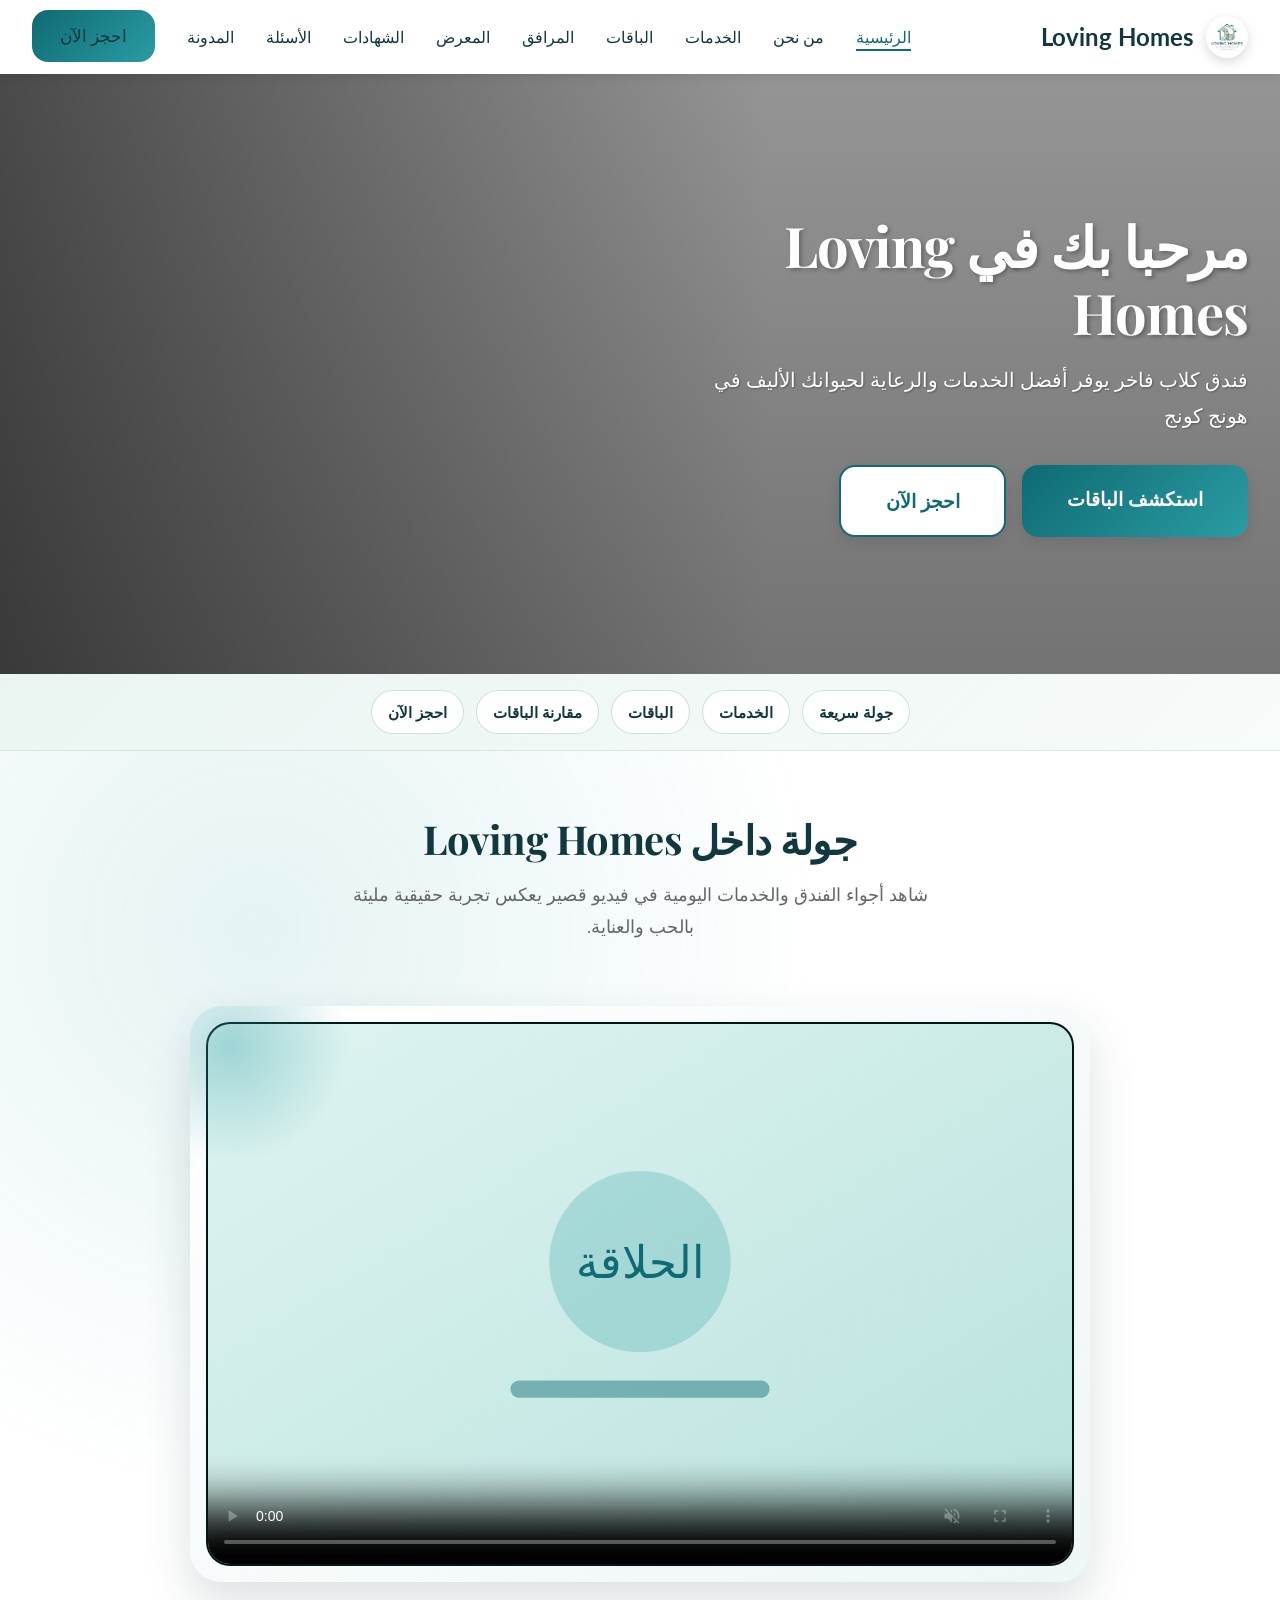
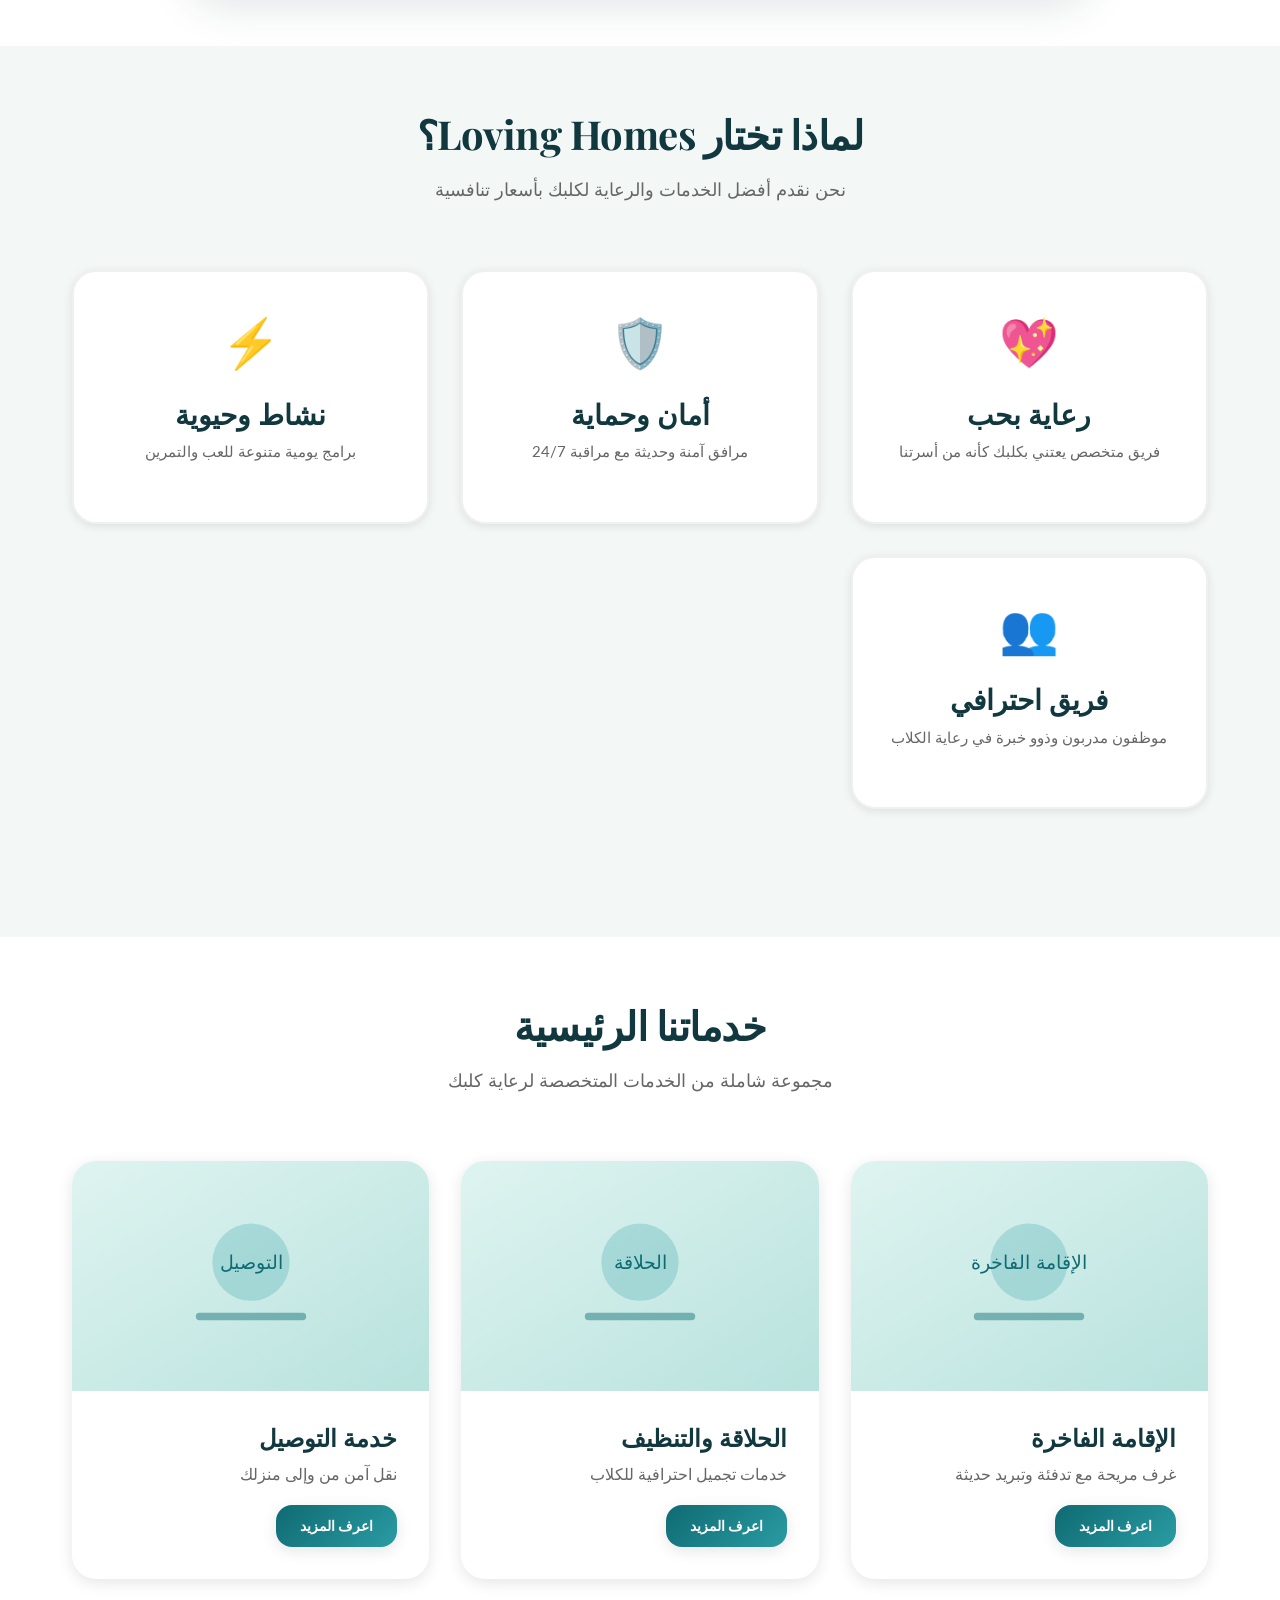
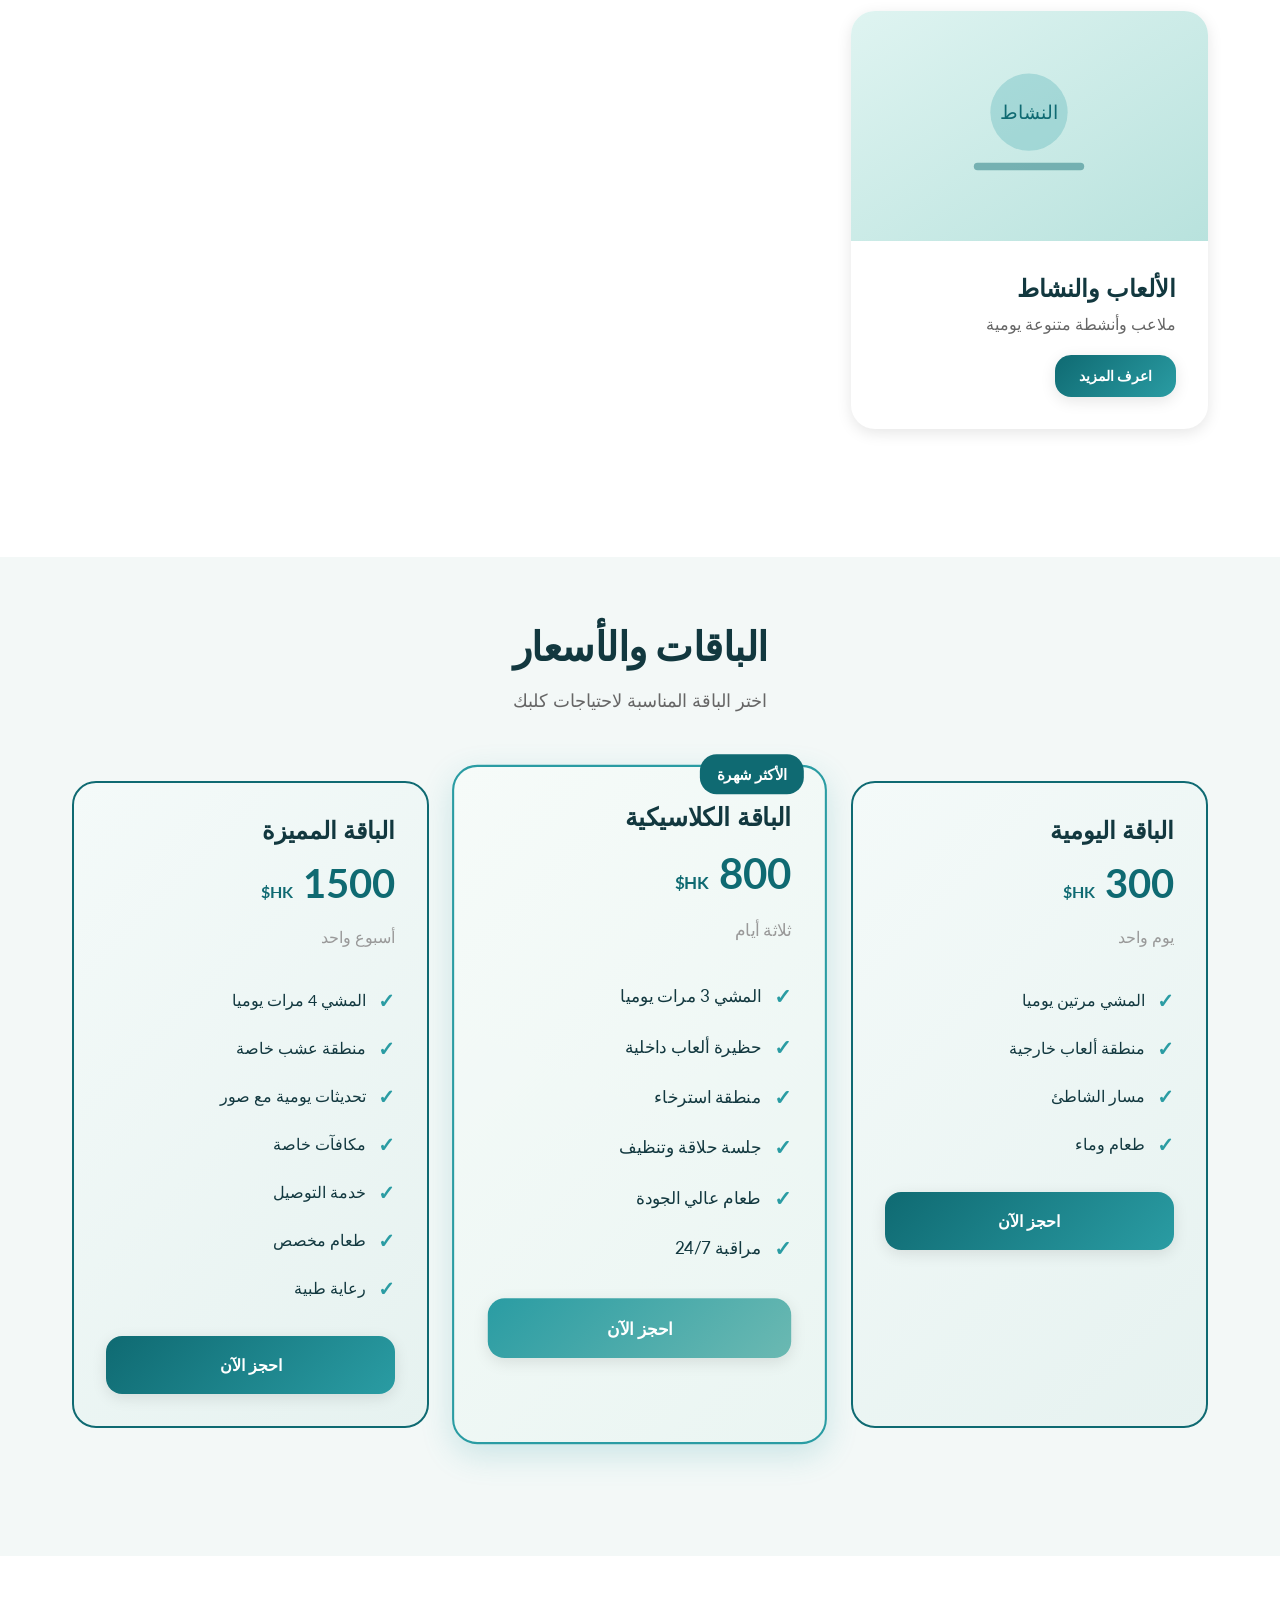
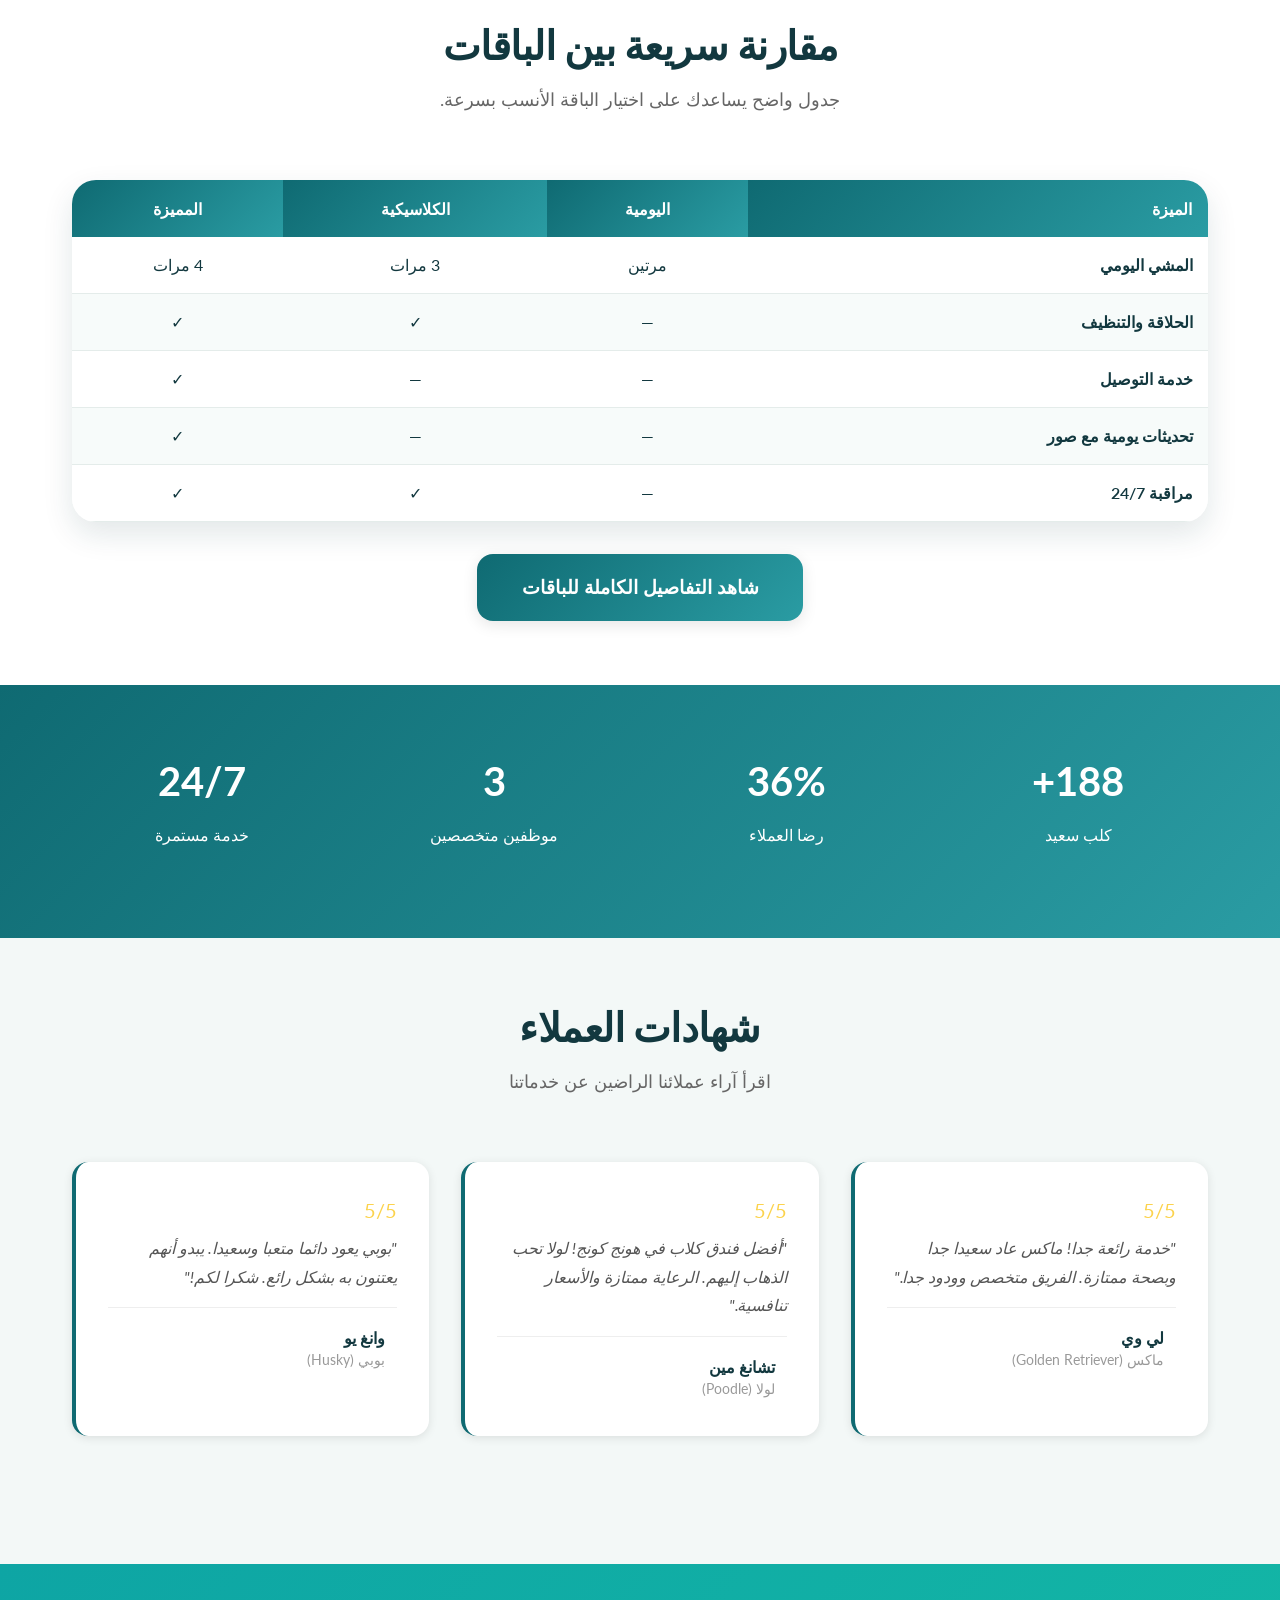
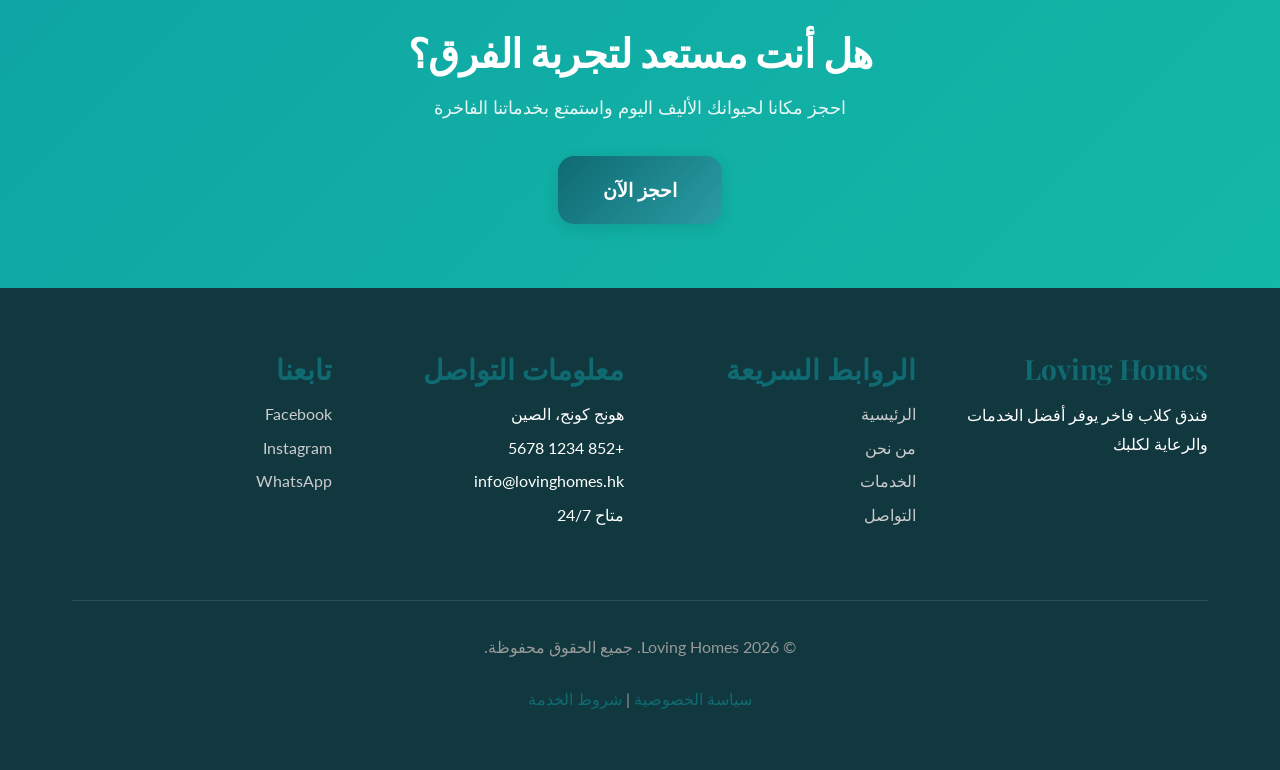
==== commit 756da28c: "Merge branch 'main' into codex/implement-multiple-changes-to-website-j231e2" ====
--- a/index.html
+++ b/index.html
@@ -52,11 +52,11 @@
  <section class="quick-nav-section">
   <div class="container">
    <div class="quick-nav" aria-label="روابط سريعة داخل الصفحة">
-    <a href="#video">🎥 جولة سريعة</a>
-    <a href="#services">🛎️ الخدمات</a>
-    <a href="#packages">💳 الباقات</a>
-    <a href="#packages-compare">📊 مقارنة الباقات</a>
-    <a href="html/contact.html">📞 احجز الآن</a>
+    <a href="#video">جولة سريعة</a>
+    <a href="#services">الخدمات</a>
+    <a href="#packages">الباقات</a>
+    <a href="#packages-compare">مقارنة الباقات</a>
+    <a href="html/contact.html">احجز الآن</a>
    </div>
   </div>
  </section>
@@ -71,7 +71,7 @@
 
    <div class="video-showcase-card">
     <div class="video-glow"></div>
-    <video class="brand-video" controls autoplay muted loop playsinline preload="auto" poster="images/banner-home.jpg">
+    <video class="brand-video" controls autoplay muted loop playsinline preload="auto" poster="images/content/service-grooming.svg">
      <source src="videos/loving-homes-tour.mp4" type="video/mp4">
      <source src="videos/loving-homes-tour.webm" type="video/webm">
      متصفحك لا يدعم تشغيل الفيديو.
@@ -88,26 +88,26 @@
    </div>
 
    <div class="features-grid">
-    <div class="feature-card">
-     <img src="images/logo.png" alt="رعاية بحب" class="mini-feature-img">
+   <div class="feature-card">
+     <div class="feature-icon" aria-hidden="true">💖</div>
      <h3>رعاية بحب</h3>
      <p>فريق متخصص يعتني بكلبك كأنه من أسرتنا</p>
     </div>
 
-    <div class="feature-card">
-     <img src="images/banner-facilities.jpg" alt="أمان وحماية" class="mini-feature-img">
+   <div class="feature-card">
+     <div class="feature-icon" aria-hidden="true">🛡️</div>
      <h3>أمان وحماية</h3>
      <p>مرافق آمنة وحديثة مع مراقبة 24/7</p>
     </div>
 
     <div class="feature-card">
-     
+     <div class="feature-icon" aria-hidden="true">⚡</div>
      <h3>نشاط وحيوية</h3>
      <p>برامج يومية متنوعة للعب والتمرين</p>
     </div>
 
     <div class="feature-card">
-     
+     <div class="feature-icon" aria-hidden="true">👥</div>
      <h3>فريق احترافي</h3>
      <p>موظفون مدربون وذوو خبرة في رعاية الكلاب</p>
     </div>
@@ -125,36 +125,36 @@
 
    <div class="features-grid">
     <div class="card">
-     <img src="images/banner-services.jpg" alt="الإقامة الفاخرة" class="service-card-image">
+     <img src="images/content/service-luxury.svg" alt="الإقامة الفاخرة" class="service-card-image">
      <div class="card-content">
-      <h3 class="card-title">الإقامة الفاخرة</h3>
+     <h3 class="card-title">الإقامة الفاخرة</h3>
       <p class="card-text">غرف مريحة مع تدفئة وتبريد حديثة</p>
       <a href="html/services.html" class="btn btn-primary btn-sm">اعرف المزيد</a>
      </div>
     </div>
 
     <div class="card">
-     <img src="images/banner-home.jpg" alt="الحلاقة والتنظيف" class="service-card-image">
+     <img src="images/content/service-grooming.svg" alt="الحلاقة والتنظيف" class="service-card-image">
      <div class="card-content">
-      <h3 class="card-title">الحلاقة والتنظيف</h3>
+     <h3 class="card-title">الحلاقة والتنظيف</h3>
       <p class="card-text">خدمات تجميل احترافية للكلاب</p>
       <a href="html/services.html" class="btn btn-primary btn-sm">اعرف المزيد</a>
      </div>
     </div>
 
     <div class="card">
-     <img src="images/banner-contact.jpg" alt="خدمة التوصيل" class="service-card-image">
+     <img src="images/content/service-delivery.svg" alt="خدمة التوصيل" class="service-card-image">
      <div class="card-content">
-      <h3 class="card-title">خدمة التوصيل</h3>
+     <h3 class="card-title">خدمة التوصيل</h3>
       <p class="card-text">نقل آمن من وإلى منزلك</p>
       <a href="html/services.html" class="btn btn-primary btn-sm">اعرف المزيد</a>
      </div>
     </div>
 
     <div class="card">
-     <img src="images/banner-gallery.jpg" alt="الألعاب والنشاط" class="service-card-image">
+     <img src="images/content/service-play.svg" alt="الألعاب والنشاط" class="service-card-image">
      <div class="card-content">
-      <h3 class="card-title">الألعاب والنشاط</h3>
+     <h3 class="card-title">الألعاب والنشاط</h3>
       <p class="card-text">ملاعب وأنشطة متنوعة يومية</p>
       <a href="html/services.html" class="btn btn-primary btn-sm">اعرف المزيد</a>
      </div>
@@ -202,7 +202,7 @@
     </div>
 
     <div class="package-card">
-     <h3 class="card-title">الباقة المميزه</h3>
+     <h3 class="card-title">الباقة المميزة</h3>
      <div class="package-price">1500 <span style="font-size: 1rem;">HK$</span></div>
      <p class="text-muted">أسبوع واحد</p>
      <ul class="package-features">
@@ -233,7 +233,7 @@
        <th>الميزة</th>
        <th>اليومية</th>
        <th>الكلاسيكية</th>
-       <th>البريميوم</th>
+       <th>المميزة</th>
       </tr>
      </thead>
      <tbody>
@@ -331,7 +331,7 @@
 
     <div class="testimonial-card">
      <div class="stars">5/5</div>
-     <p class="testimonial-text">"أفضل فندق كلاب في هونج كونج! لولا تحب الذهاب إليهم. الرعاية ممتازة والأسعار عادلة."</p>
+     <p class="testimonial-text">"أفضل فندق كلاب في هونج كونج! لولا تحب الذهاب إليهم. الرعاية ممتازة والأسعار تنافسية."</p>
      <div class="testimonial-author">
       <div class="author-avatar">‍</div>
       <div class="author-info">
@@ -405,7 +405,7 @@
    </div>
 
    <div class="footer-bottom">
-    <p>&copy; 2024 Loving Homes. جميع الحقوق محفوظة.</p>
+    <p>&copy; 2026 Loving Homes. جميع الحقوق محفوظة.</p>
     <p>
      <a href="html/privacy.html">سياسة الخصوصية</a> | 
      <a href="html/terms.html">شروط الخدمة</a>
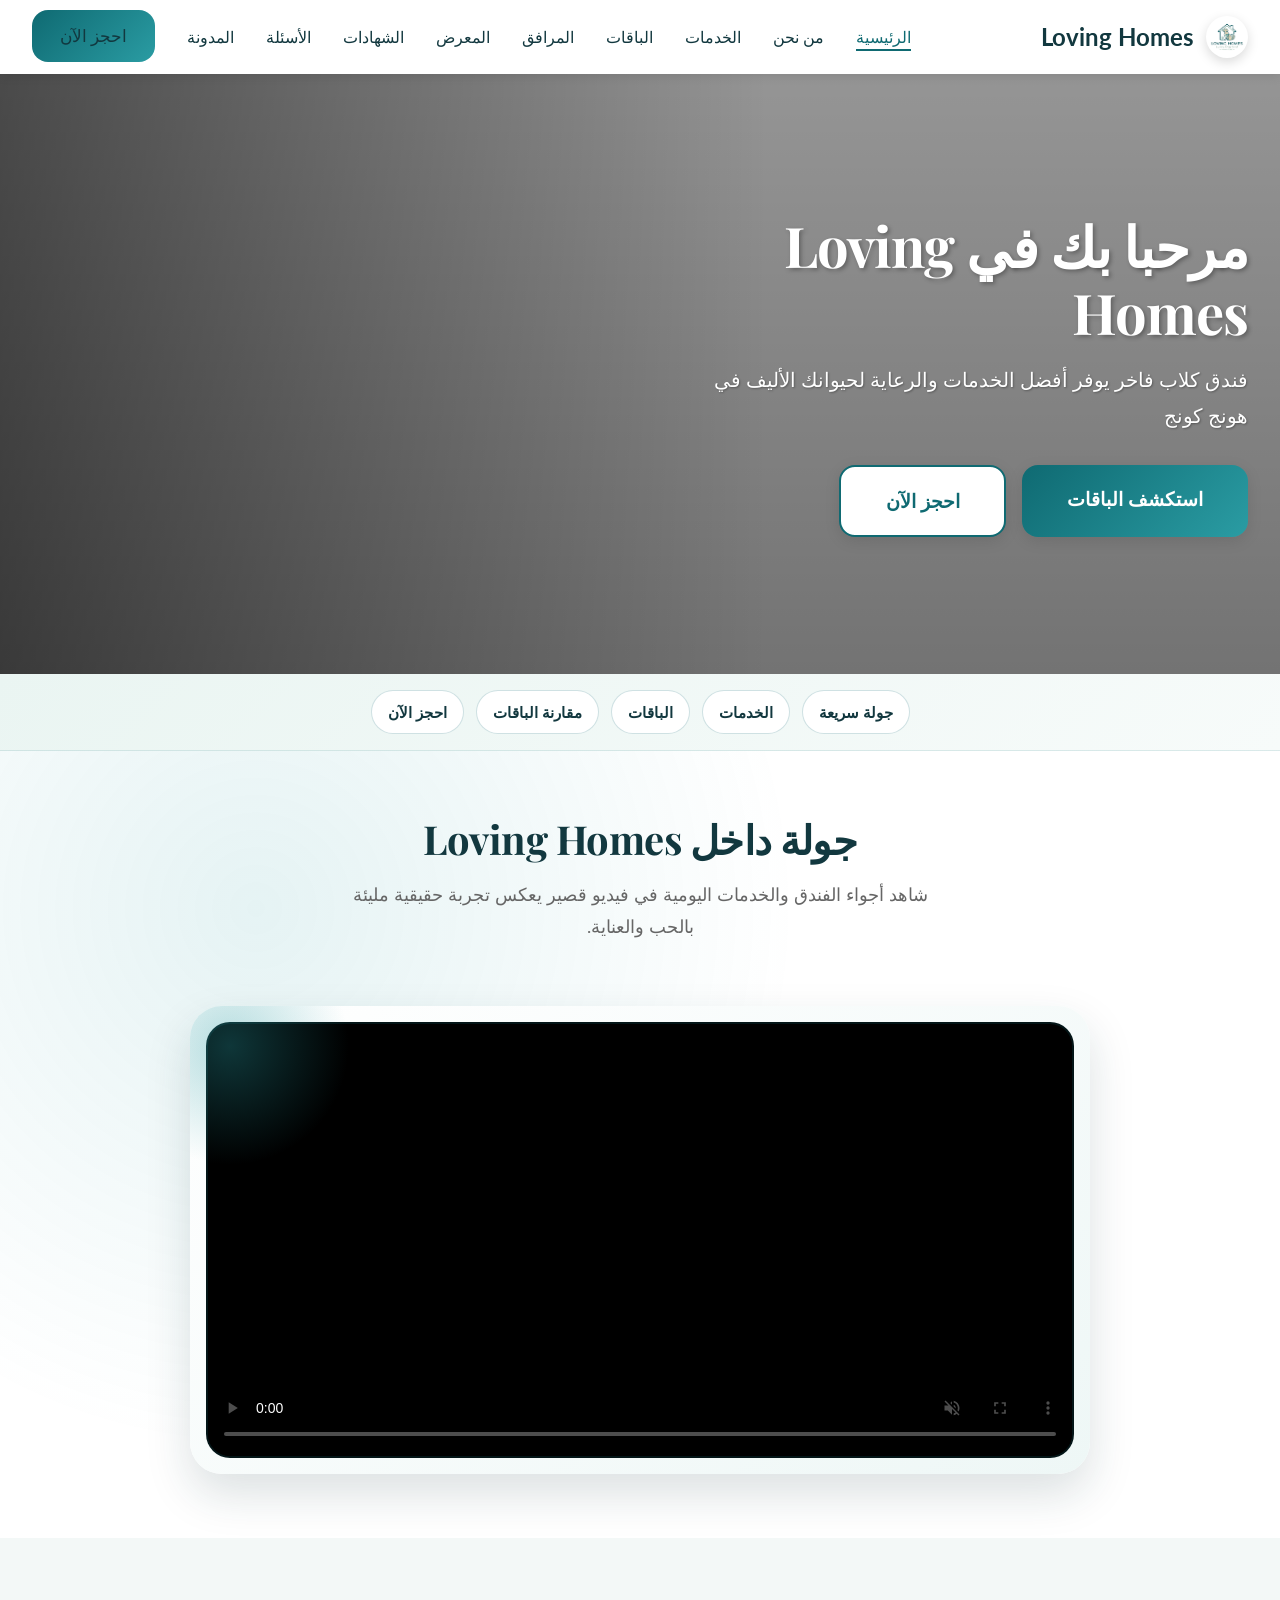
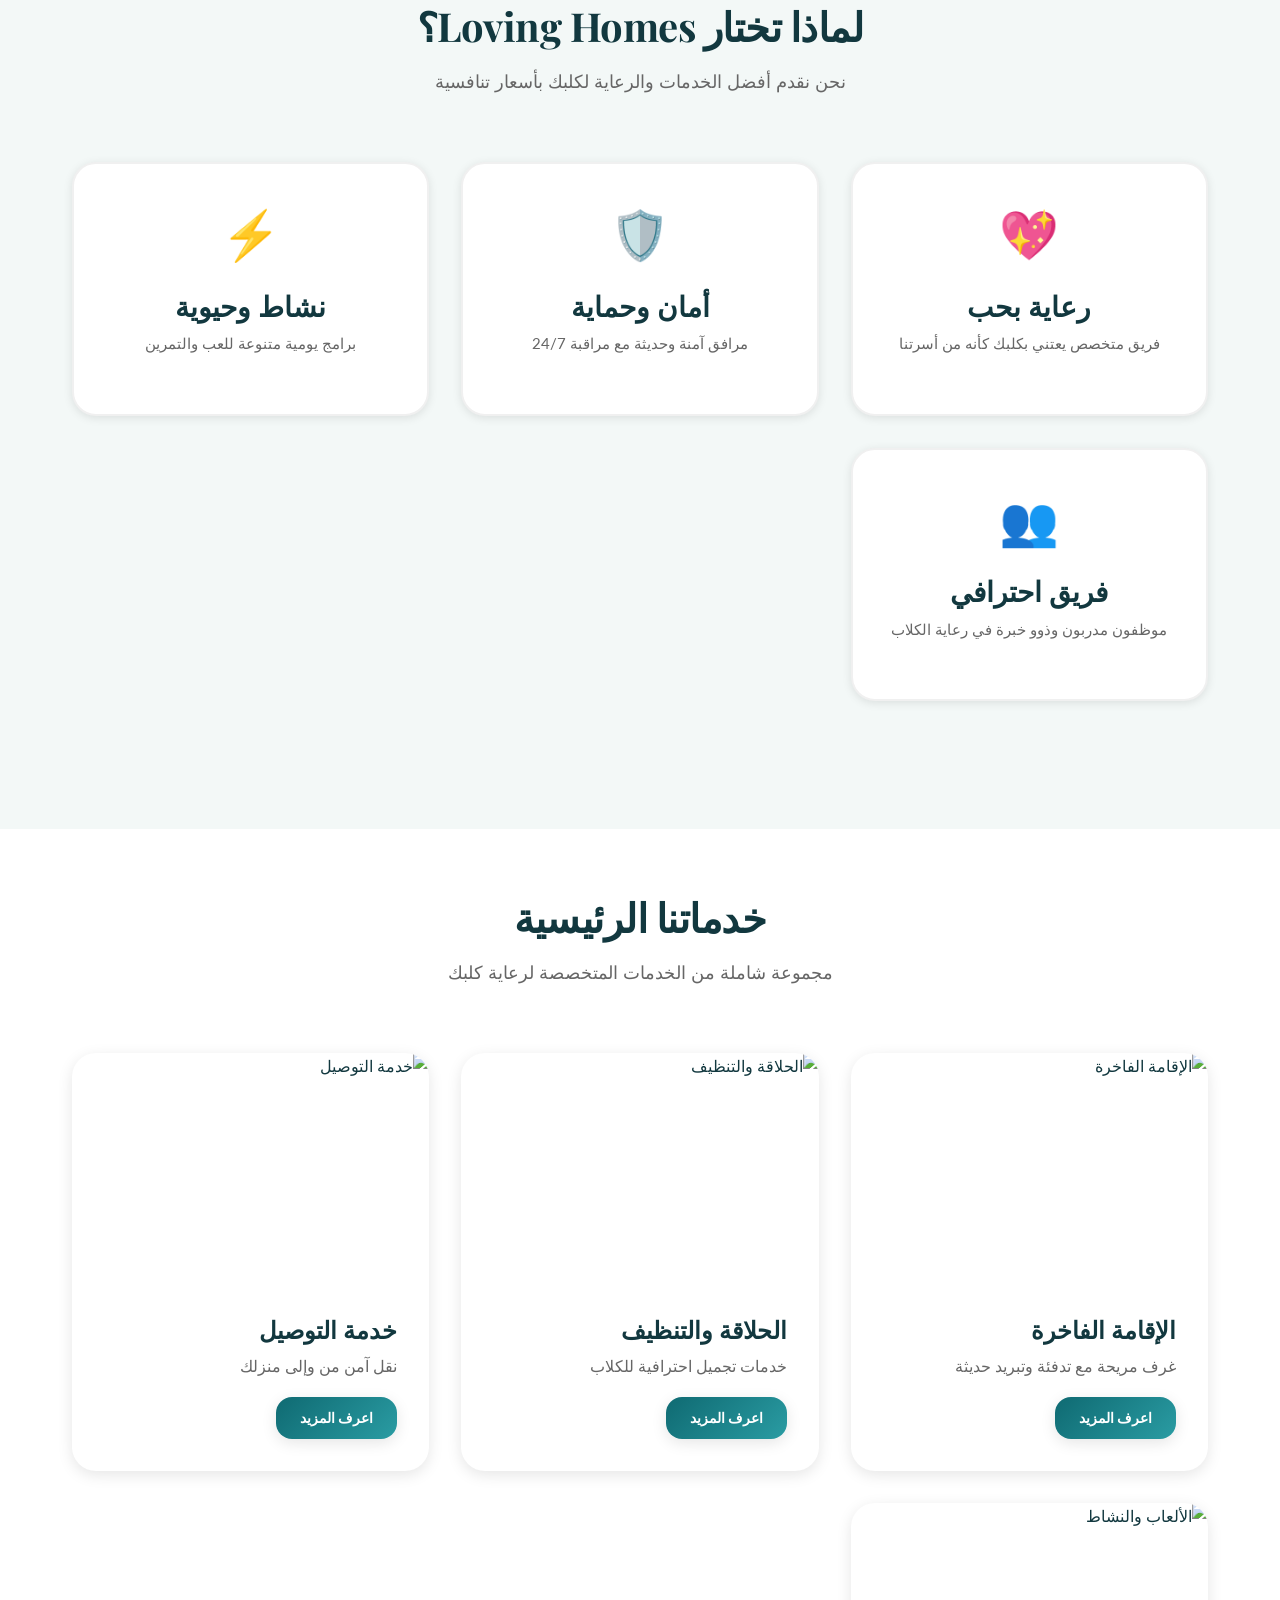
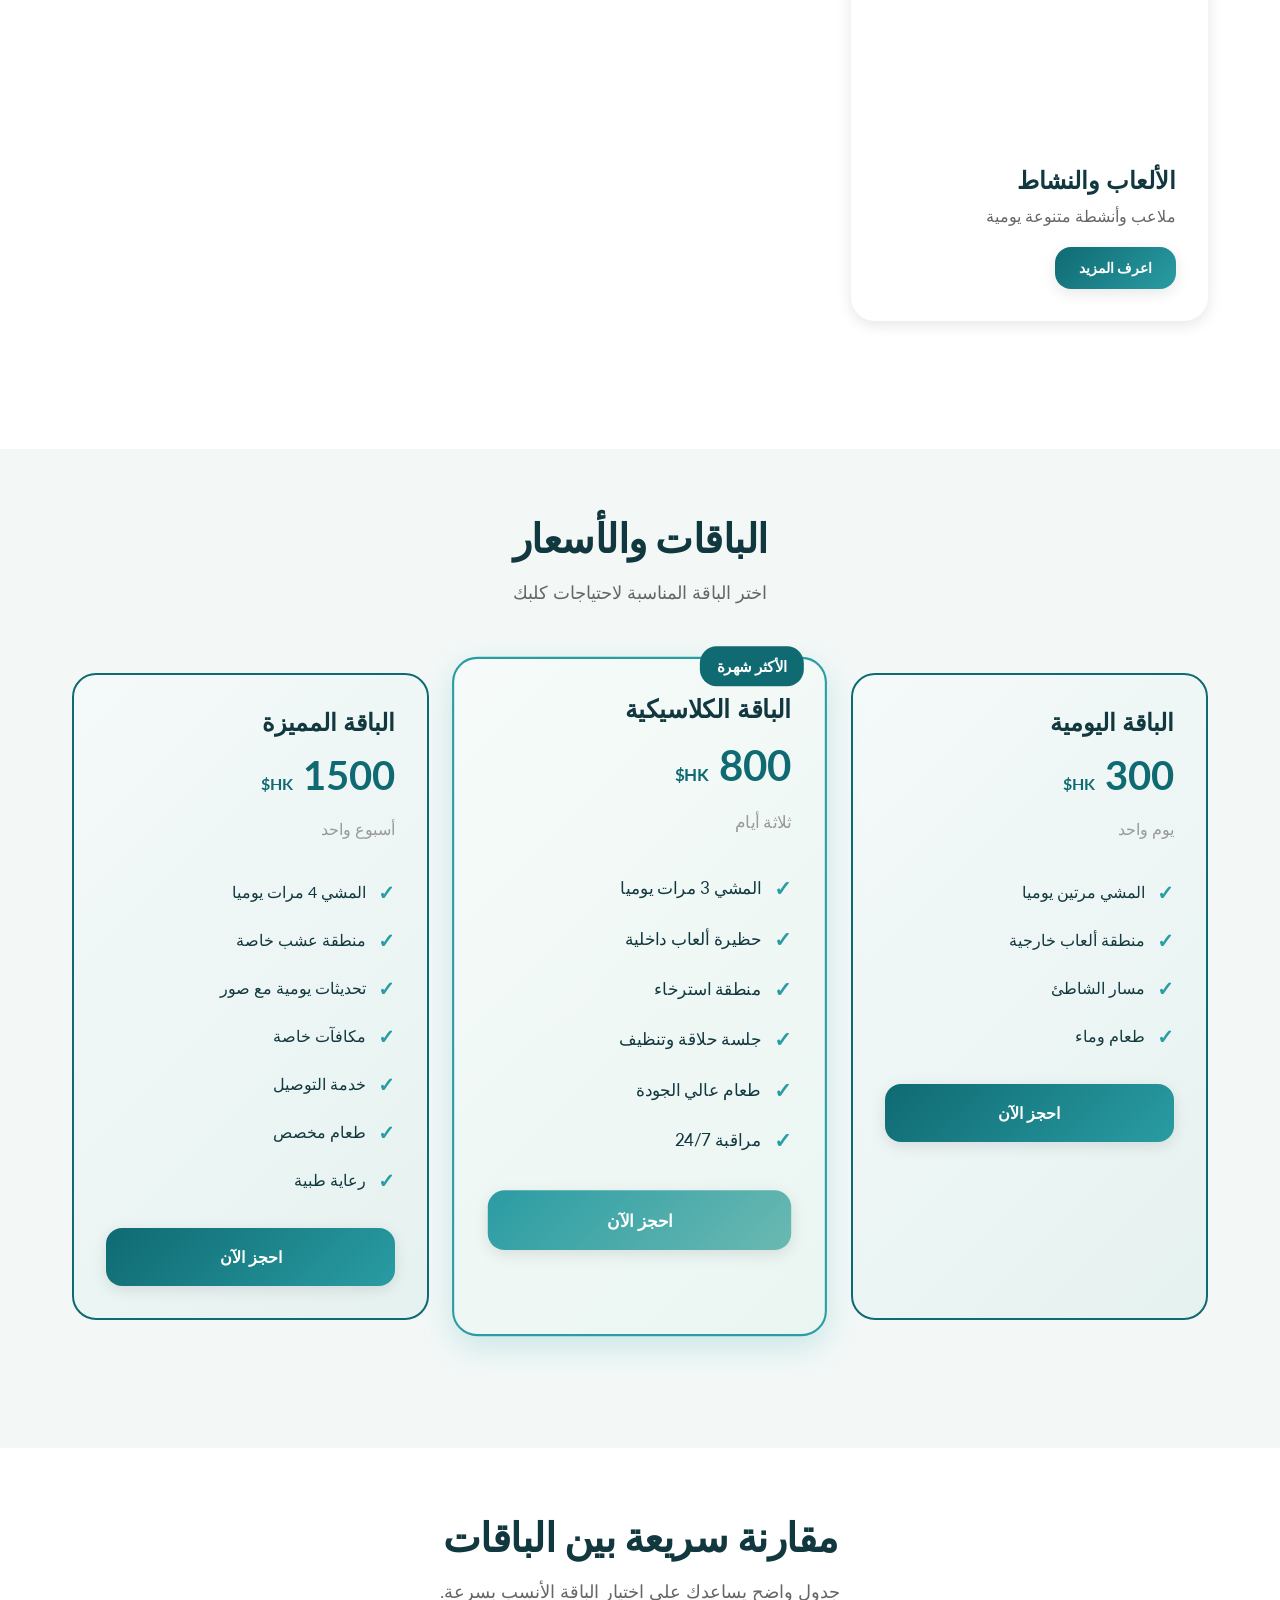
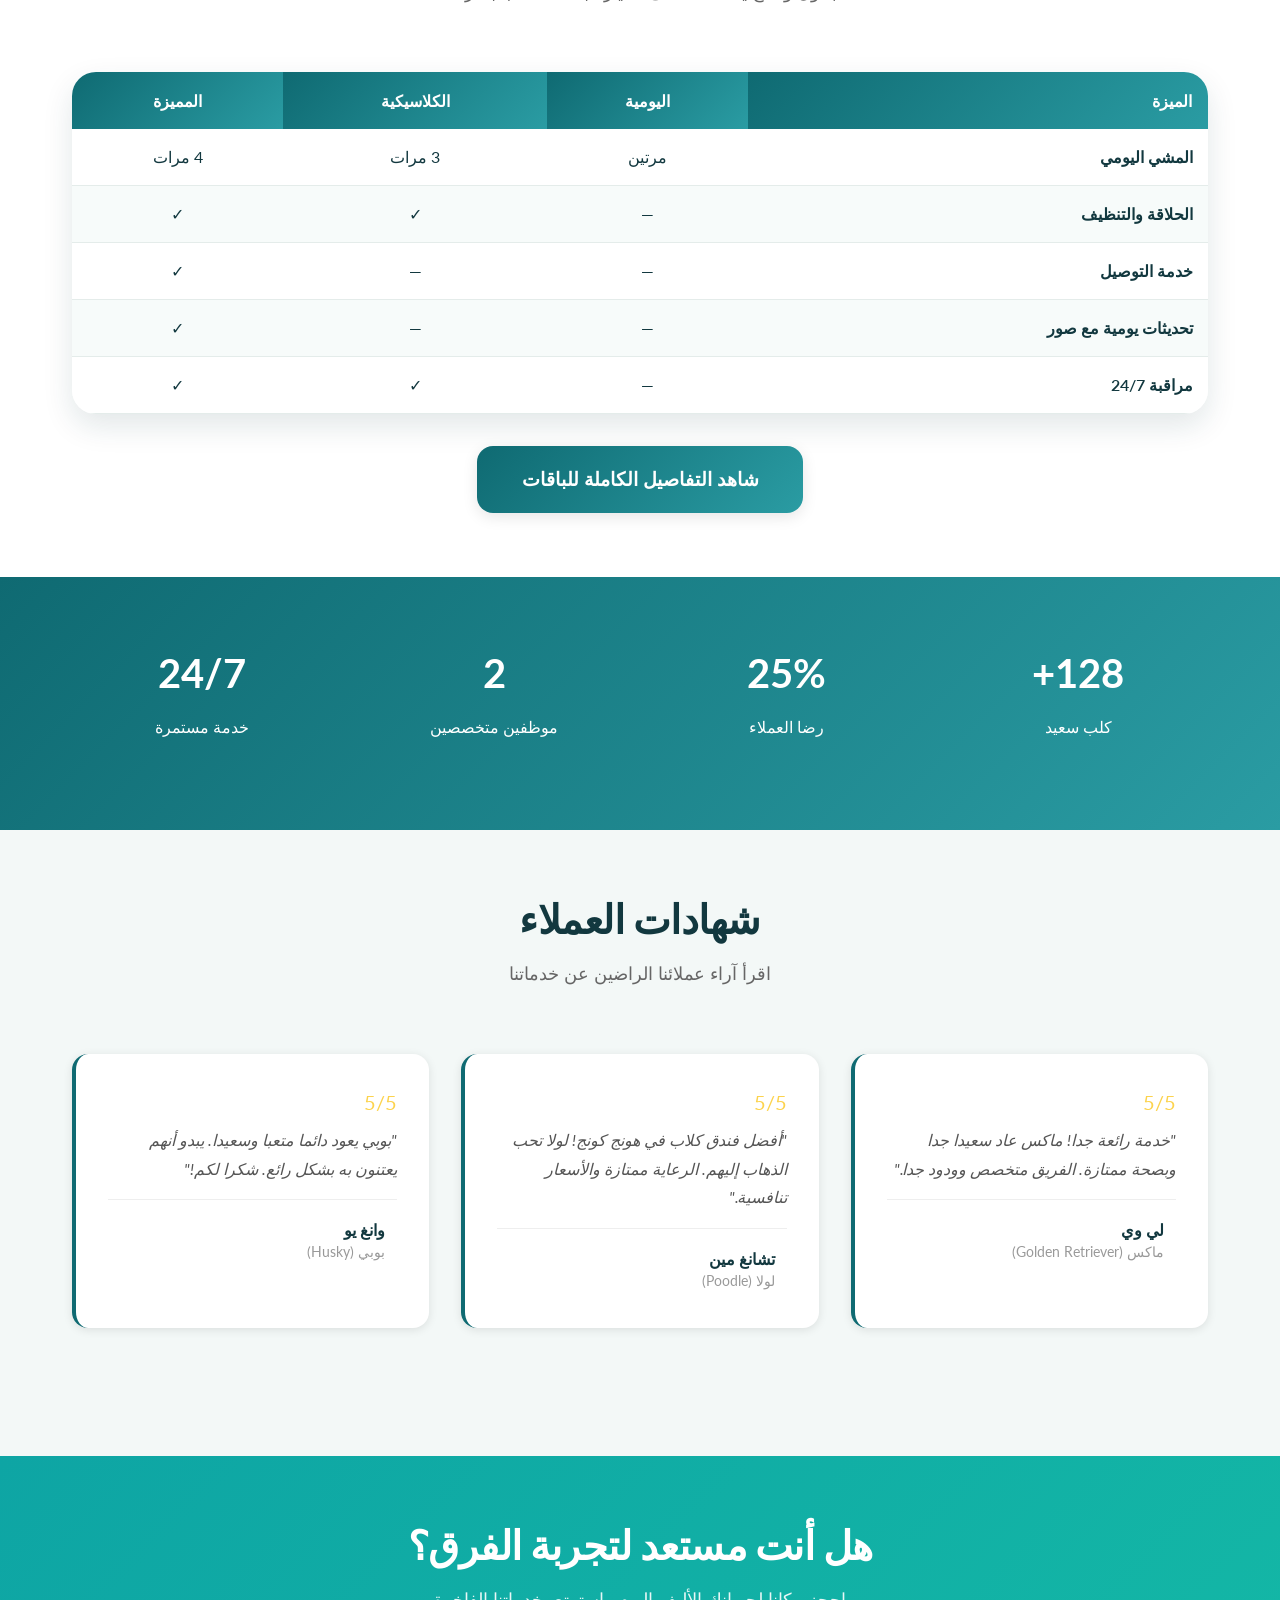
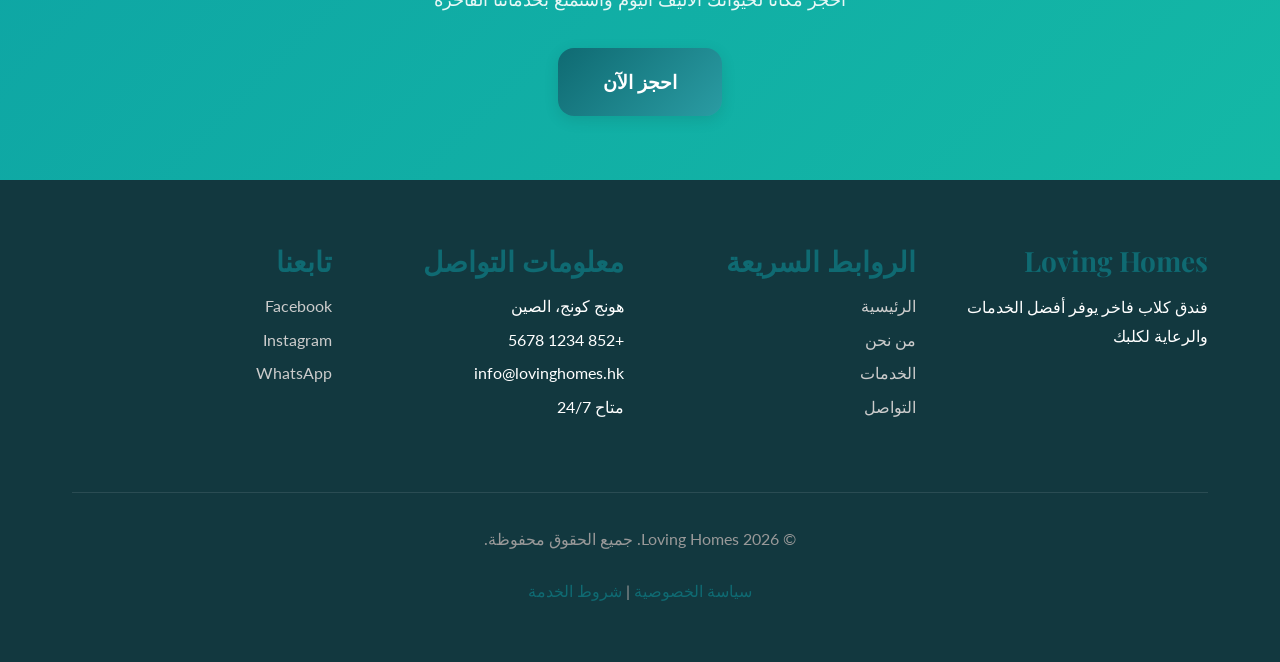
==== commit 59c6124a: "Merge pull request #29 from hamzaalomari079-coder/codex/restore-images-to-the-gallery Swap placehold" ====
--- a/index.html
+++ b/index.html
@@ -71,9 +71,8 @@
 
    <div class="video-showcase-card">
     <div class="video-glow"></div>
-    <video class="brand-video" controls autoplay muted loop playsinline preload="auto" poster="images/content/service-grooming.svg">
+    <video class="brand-video" controls autoplay muted loop playsinline preload="auto" poster="images/banner-facilities.jpg">
      <source src="videos/loving-homes-tour.mp4" type="video/mp4">
-     <source src="videos/loving-homes-tour.webm" type="video/webm">
      متصفحك لا يدعم تشغيل الفيديو.
     </video>
    </div>
@@ -125,7 +124,7 @@
 
    <div class="features-grid">
     <div class="card">
-     <img src="images/content/service-luxury.svg" alt="الإقامة الفاخرة" class="service-card-image">
+     <img src="images/banner-services.jpg" alt="الإقامة الفاخرة" class="service-card-image">
      <div class="card-content">
      <h3 class="card-title">الإقامة الفاخرة</h3>
       <p class="card-text">غرف مريحة مع تدفئة وتبريد حديثة</p>
@@ -134,7 +133,7 @@
     </div>
 
     <div class="card">
-     <img src="images/content/service-grooming.svg" alt="الحلاقة والتنظيف" class="service-card-image">
+     <img src="images/banner-facilities.jpg" alt="الحلاقة والتنظيف" class="service-card-image">
      <div class="card-content">
      <h3 class="card-title">الحلاقة والتنظيف</h3>
       <p class="card-text">خدمات تجميل احترافية للكلاب</p>
@@ -143,7 +142,7 @@
     </div>
 
     <div class="card">
-     <img src="images/content/service-delivery.svg" alt="خدمة التوصيل" class="service-card-image">
+     <img src="images/banner-contact.jpg" alt="خدمة التوصيل" class="service-card-image">
      <div class="card-content">
      <h3 class="card-title">خدمة التوصيل</h3>
       <p class="card-text">نقل آمن من وإلى منزلك</p>
@@ -152,7 +151,7 @@
     </div>
 
     <div class="card">
-     <img src="images/content/service-play.svg" alt="الألعاب والنشاط" class="service-card-image">
+     <img src="images/banner-gallery.jpg" alt="الألعاب والنشاط" class="service-card-image">
      <div class="card-content">
      <h3 class="card-title">الألعاب والنشاط</h3>
       <p class="card-text">ملاعب وأنشطة متنوعة يومية</p>
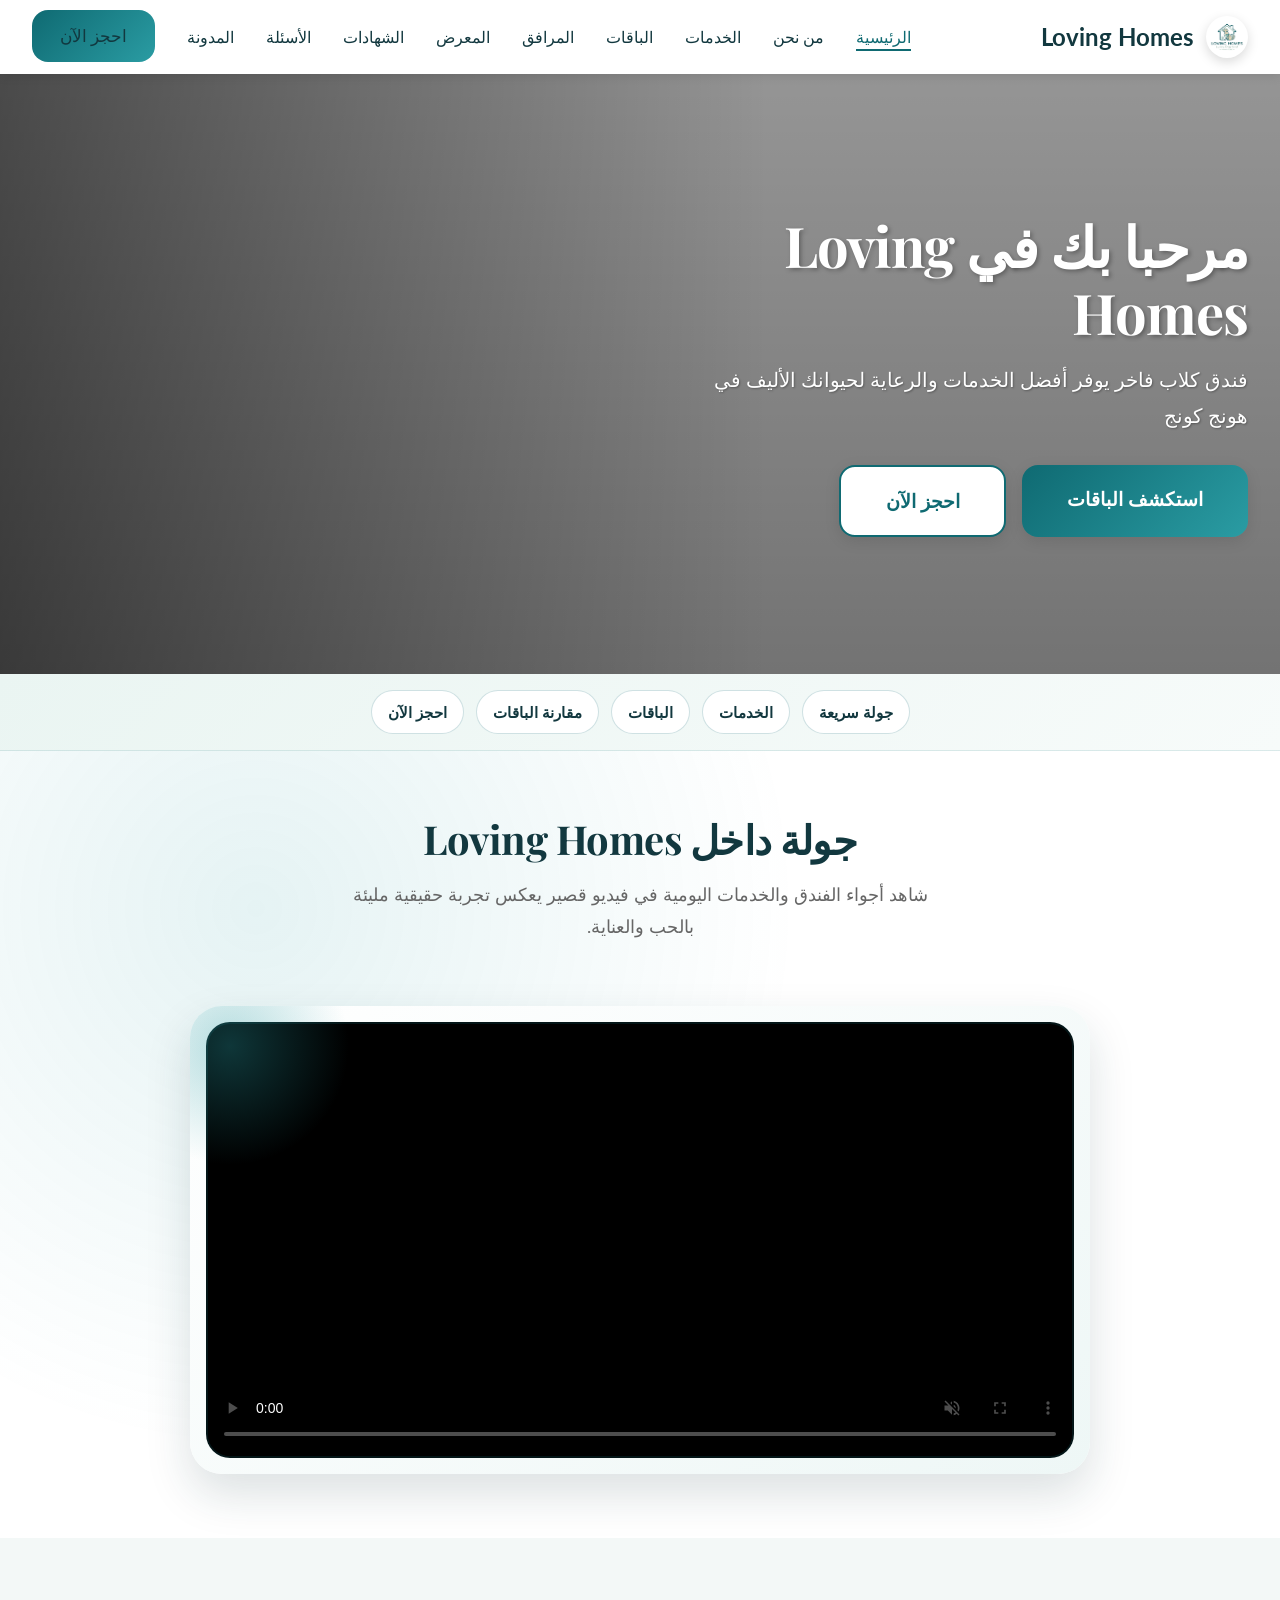
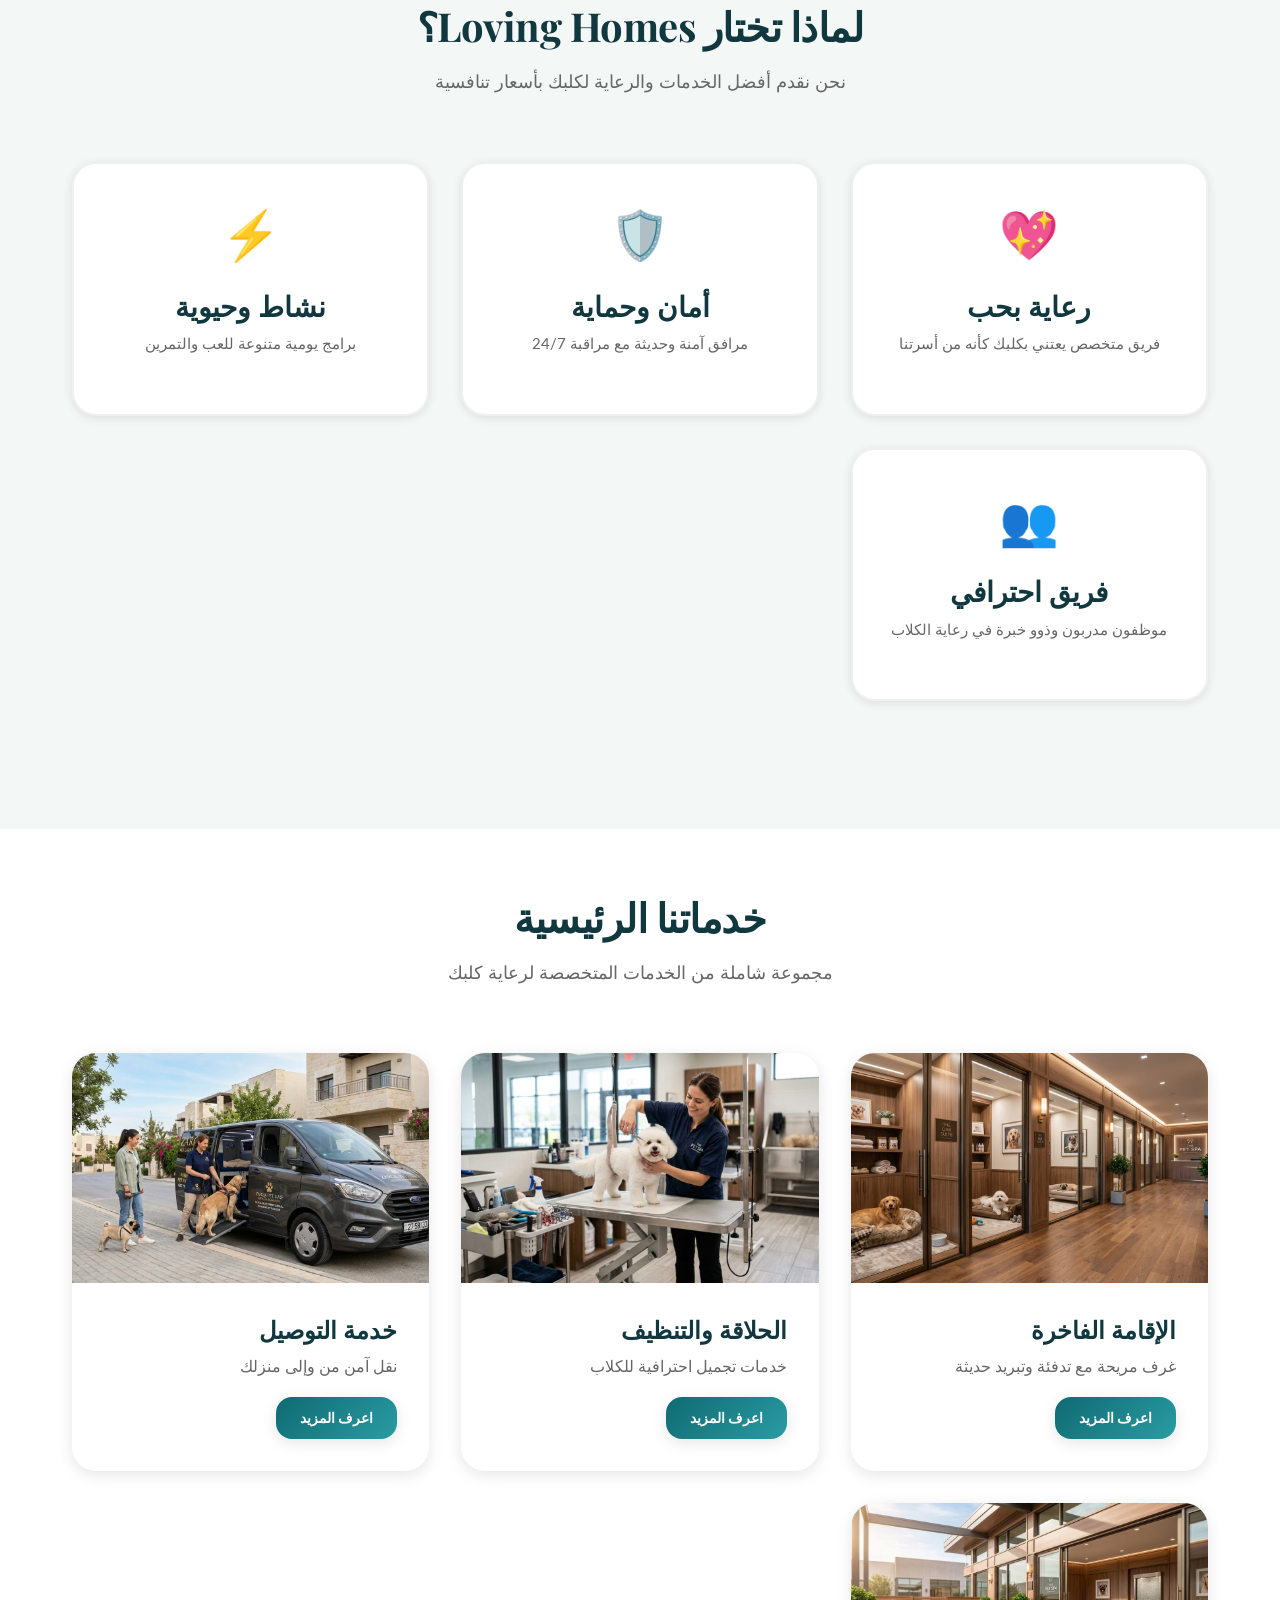
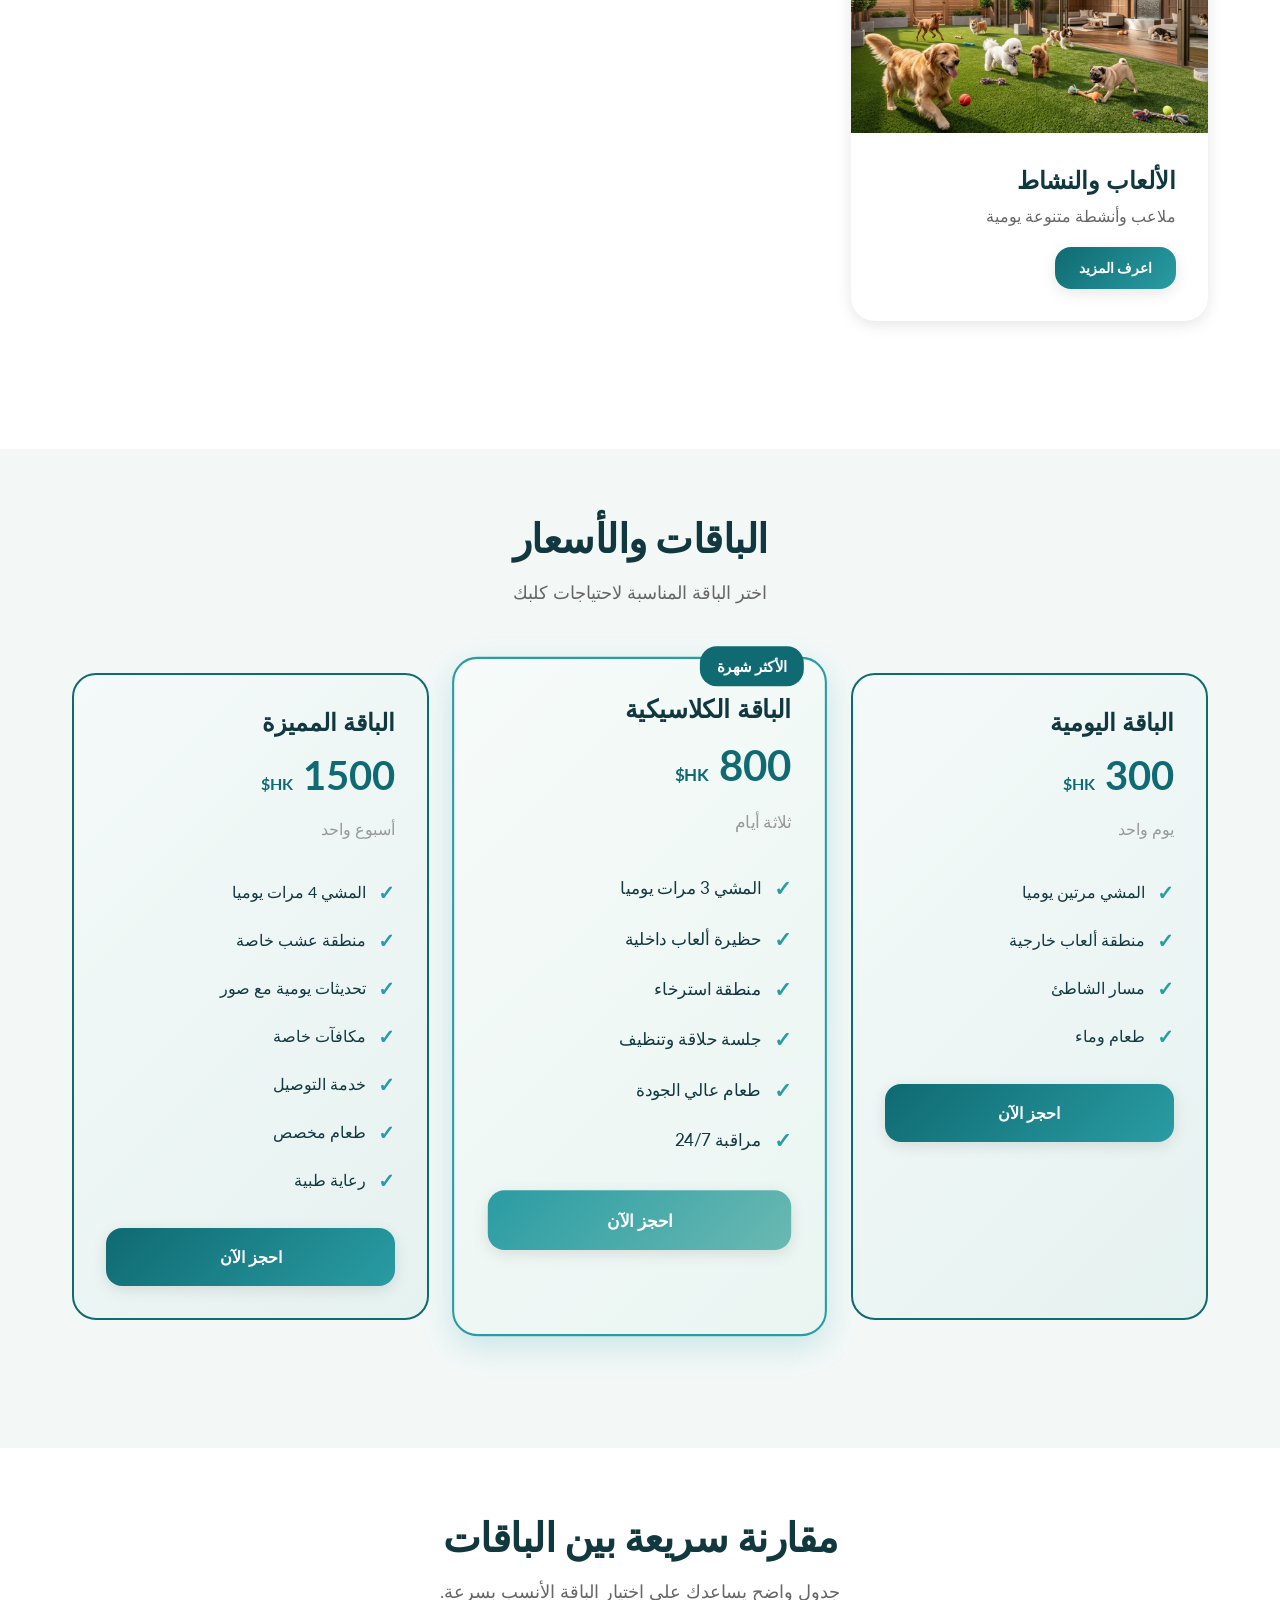
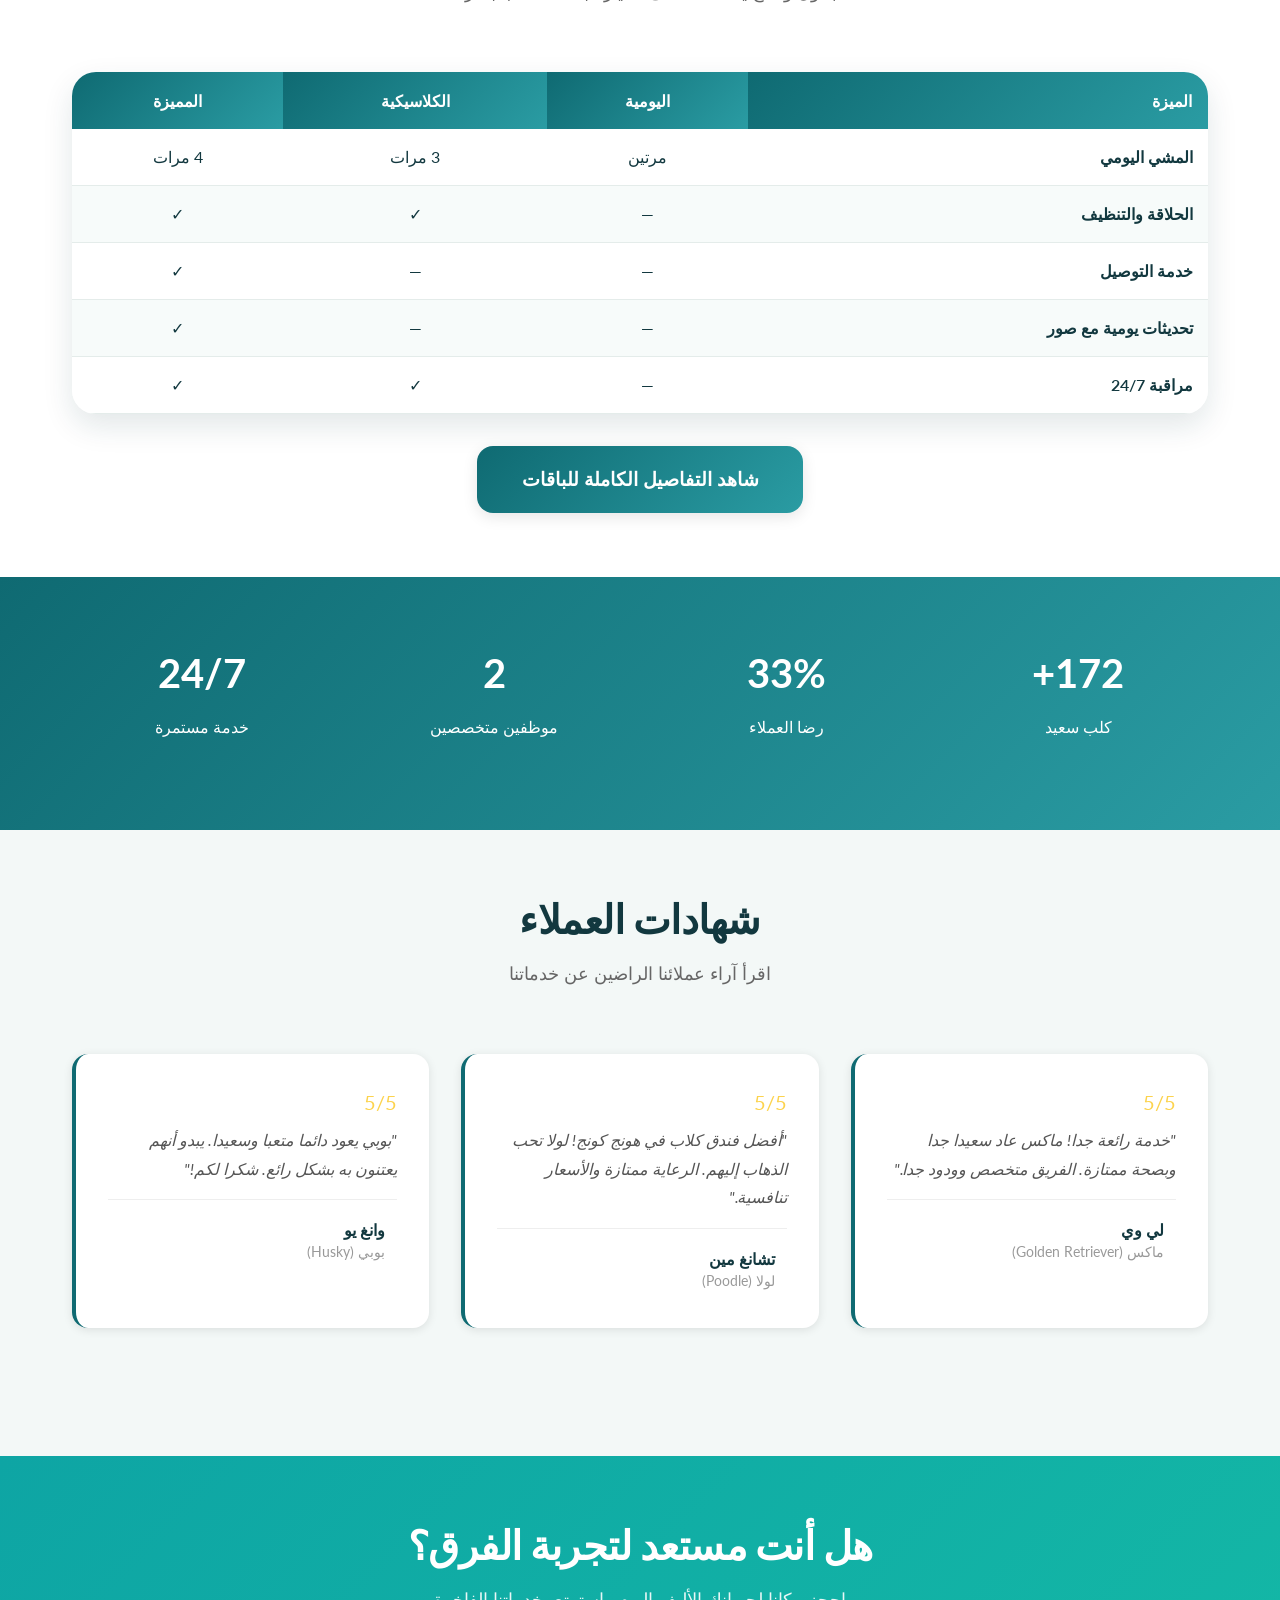
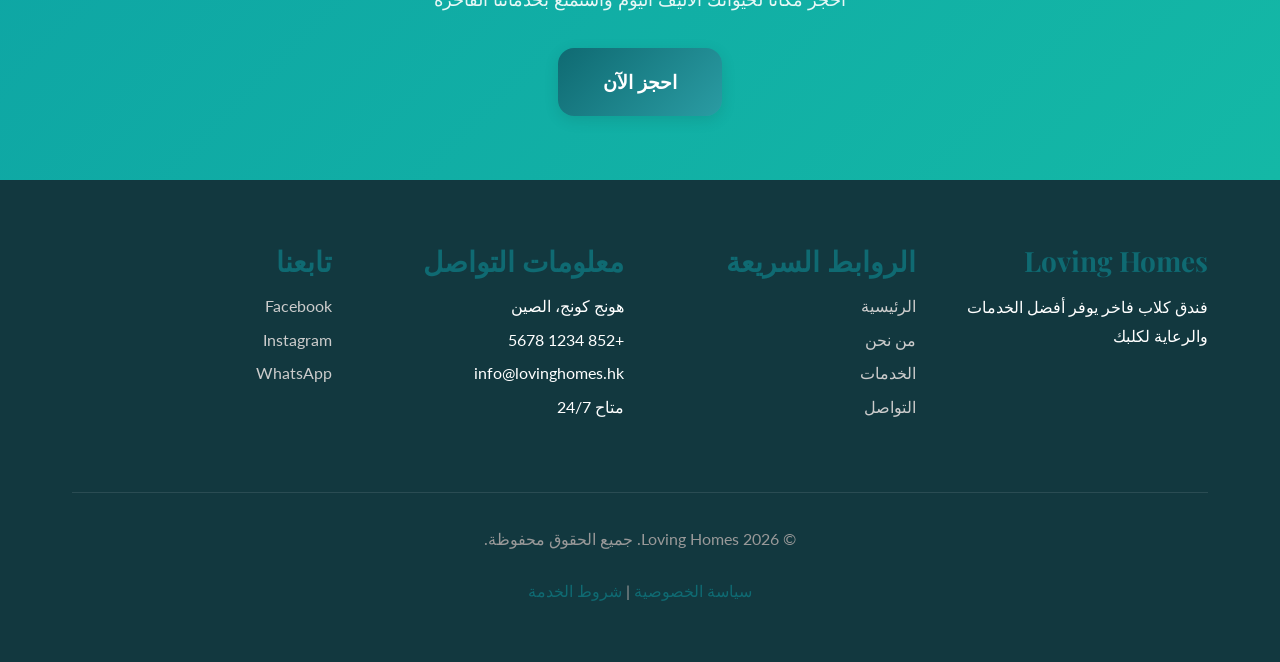
==== commit a0dcab6f: "Assign homepage main services images to k1-k4 mapping" ====
--- a/index.html
+++ b/index.html
@@ -124,7 +124,7 @@
 
    <div class="features-grid">
     <div class="card">
-     <img src="images/banner-services.jpg" alt="الإقامة الفاخرة" class="service-card-image">
+     <img src="images/k3.jpeg" alt="الإقامة الفاخرة" class="service-card-image">
      <div class="card-content">
      <h3 class="card-title">الإقامة الفاخرة</h3>
       <p class="card-text">غرف مريحة مع تدفئة وتبريد حديثة</p>
@@ -133,7 +133,7 @@
     </div>
 
     <div class="card">
-     <img src="images/banner-facilities.jpg" alt="الحلاقة والتنظيف" class="service-card-image">
+     <img src="images/k2.jpeg" alt="الحلاقة والتنظيف" class="service-card-image">
      <div class="card-content">
      <h3 class="card-title">الحلاقة والتنظيف</h3>
       <p class="card-text">خدمات تجميل احترافية للكلاب</p>
@@ -142,7 +142,7 @@
     </div>
 
     <div class="card">
-     <img src="images/banner-contact.jpg" alt="خدمة التوصيل" class="service-card-image">
+     <img src="images/k1.jpeg" alt="خدمة التوصيل" class="service-card-image">
      <div class="card-content">
      <h3 class="card-title">خدمة التوصيل</h3>
       <p class="card-text">نقل آمن من وإلى منزلك</p>
@@ -151,7 +151,7 @@
     </div>
 
     <div class="card">
-     <img src="images/banner-gallery.jpg" alt="الألعاب والنشاط" class="service-card-image">
+     <img src="images/k4.jpeg" alt="الألعاب والنشاط" class="service-card-image">
      <div class="card-content">
      <h3 class="card-title">الألعاب والنشاط</h3>
       <p class="card-text">ملاعب وأنشطة متنوعة يومية</p>
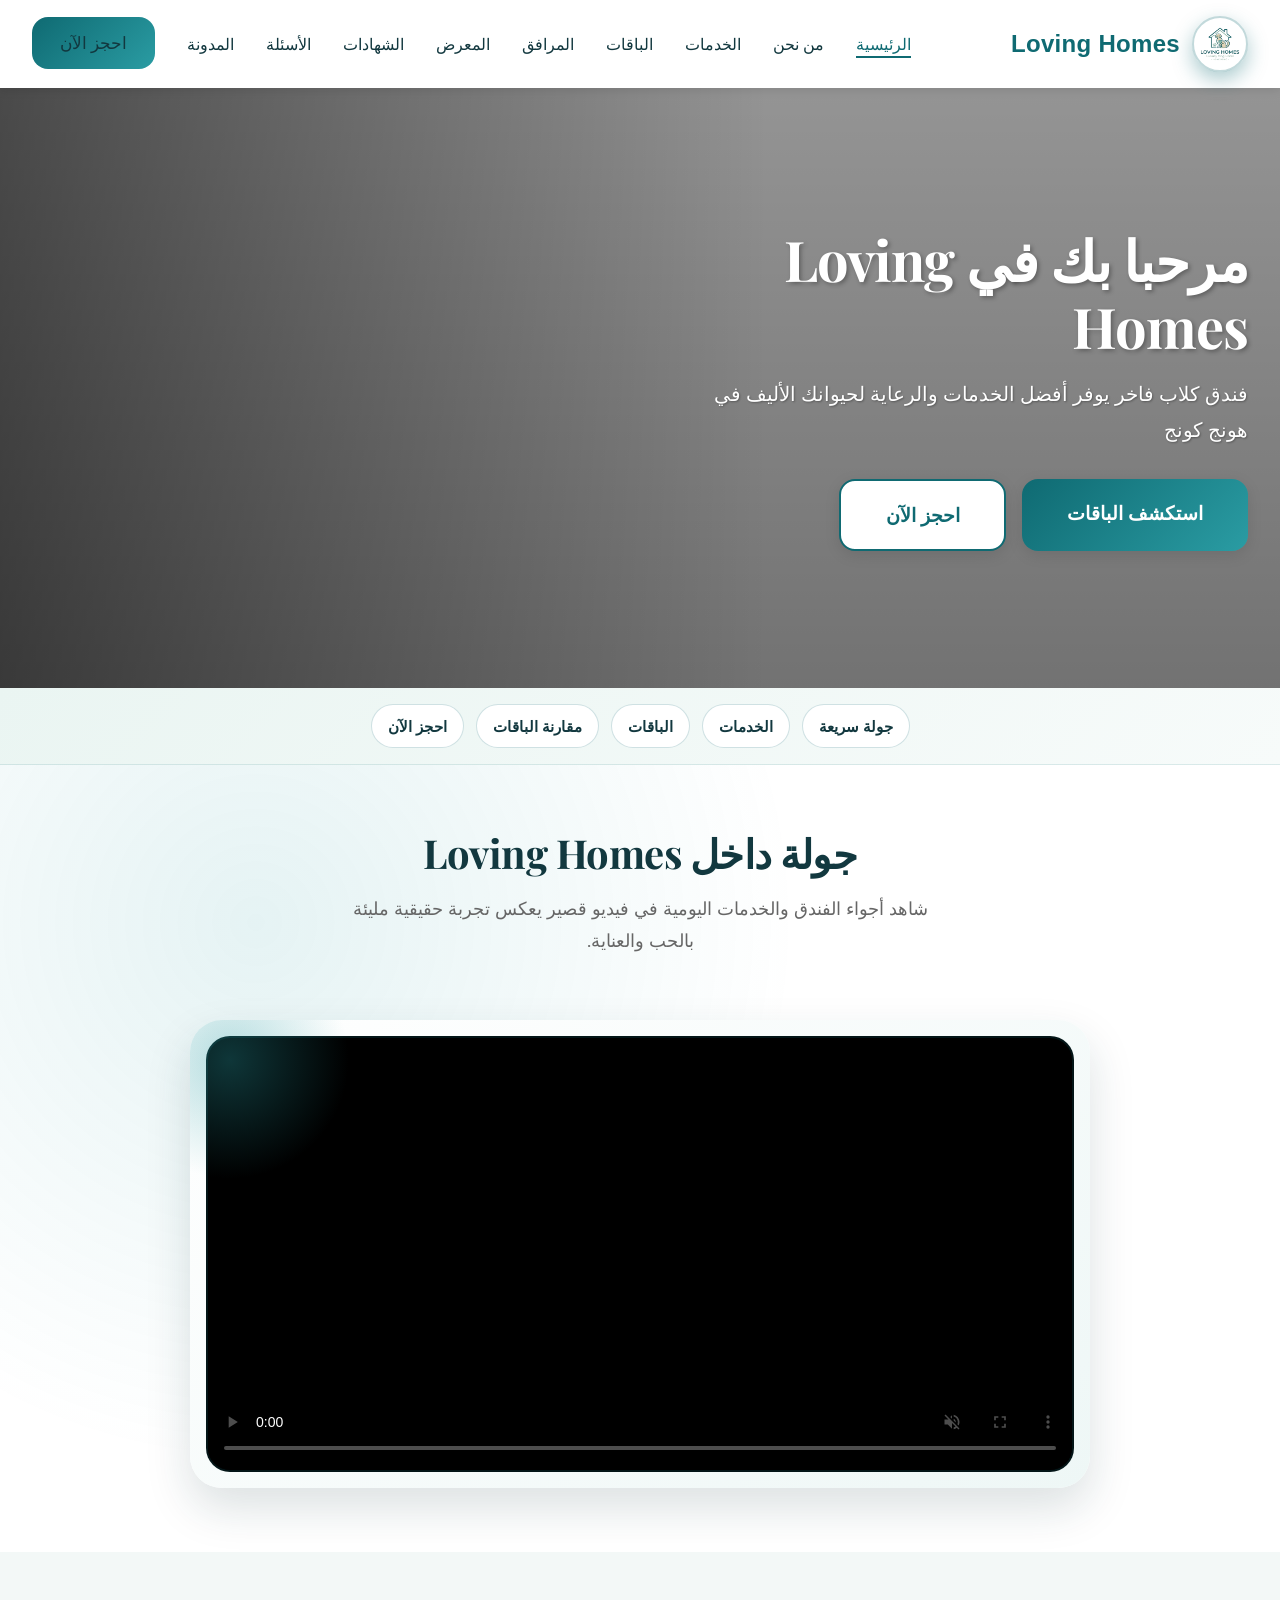
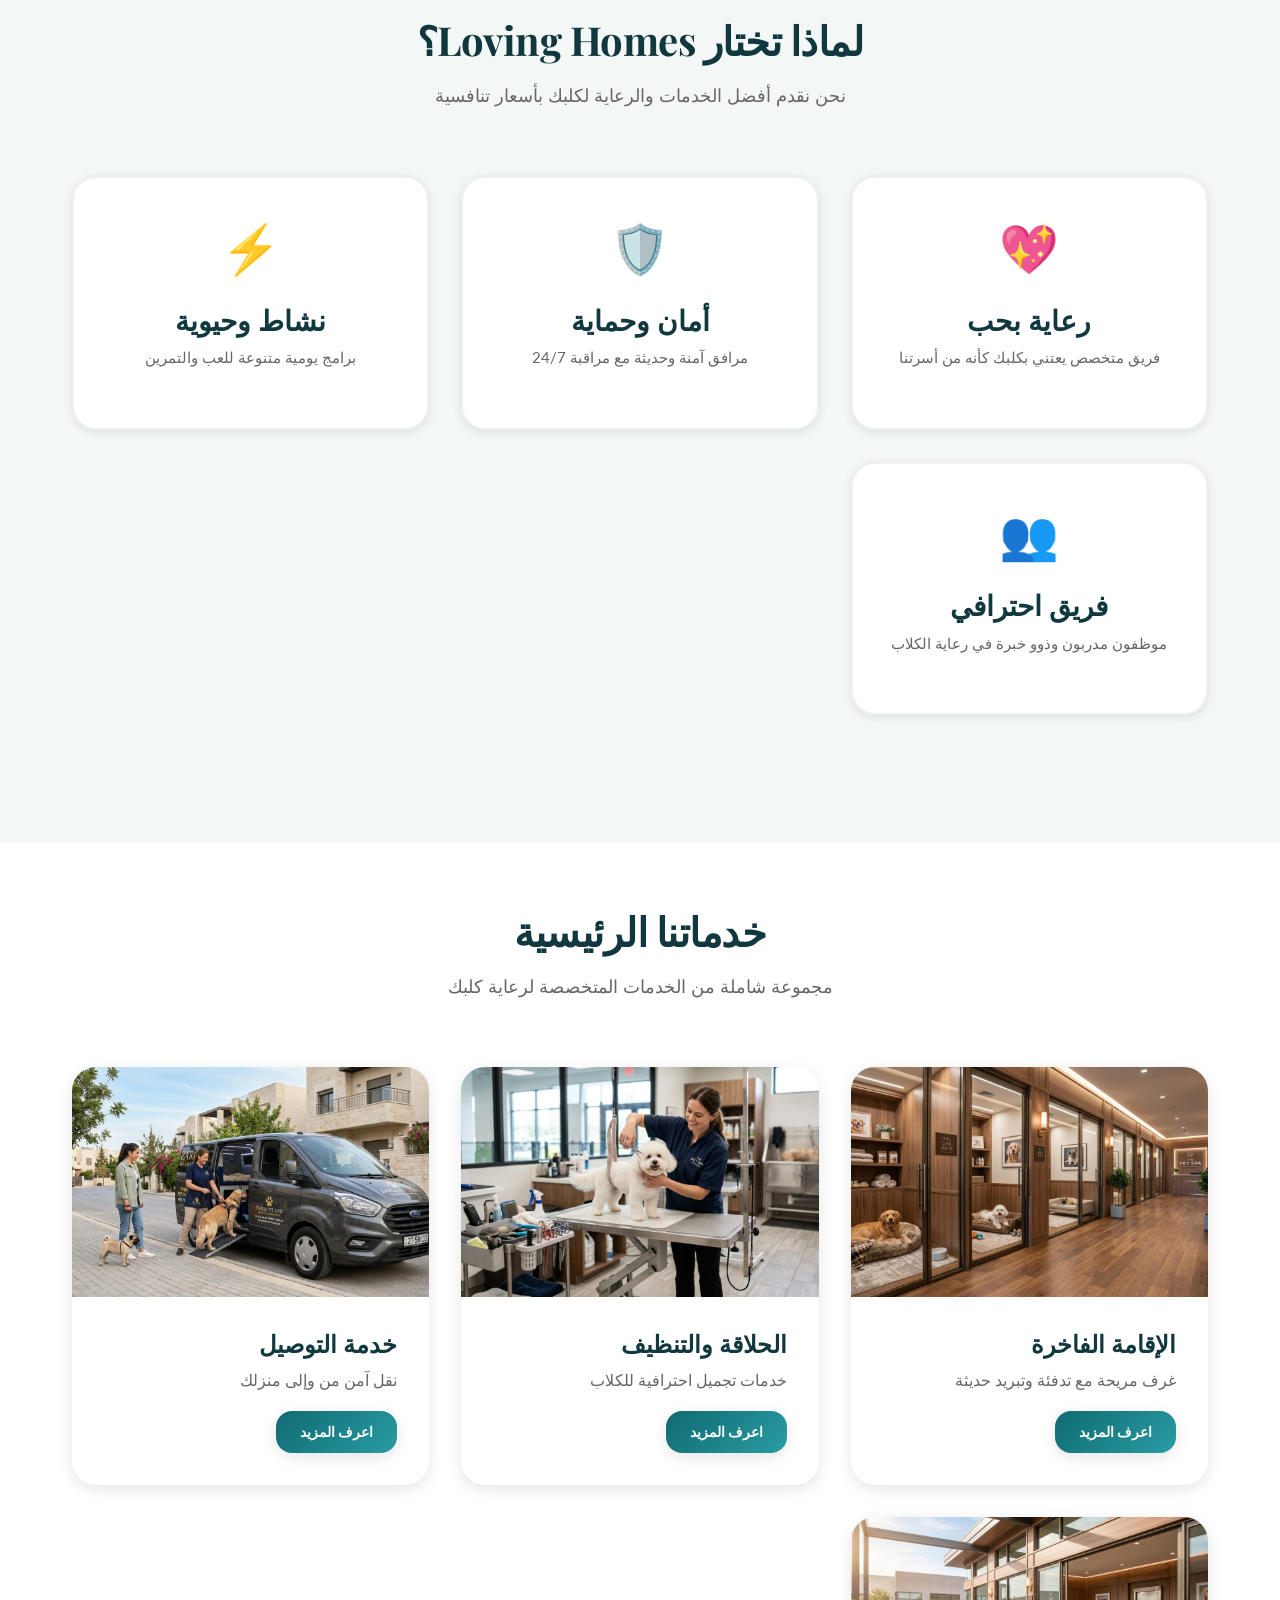
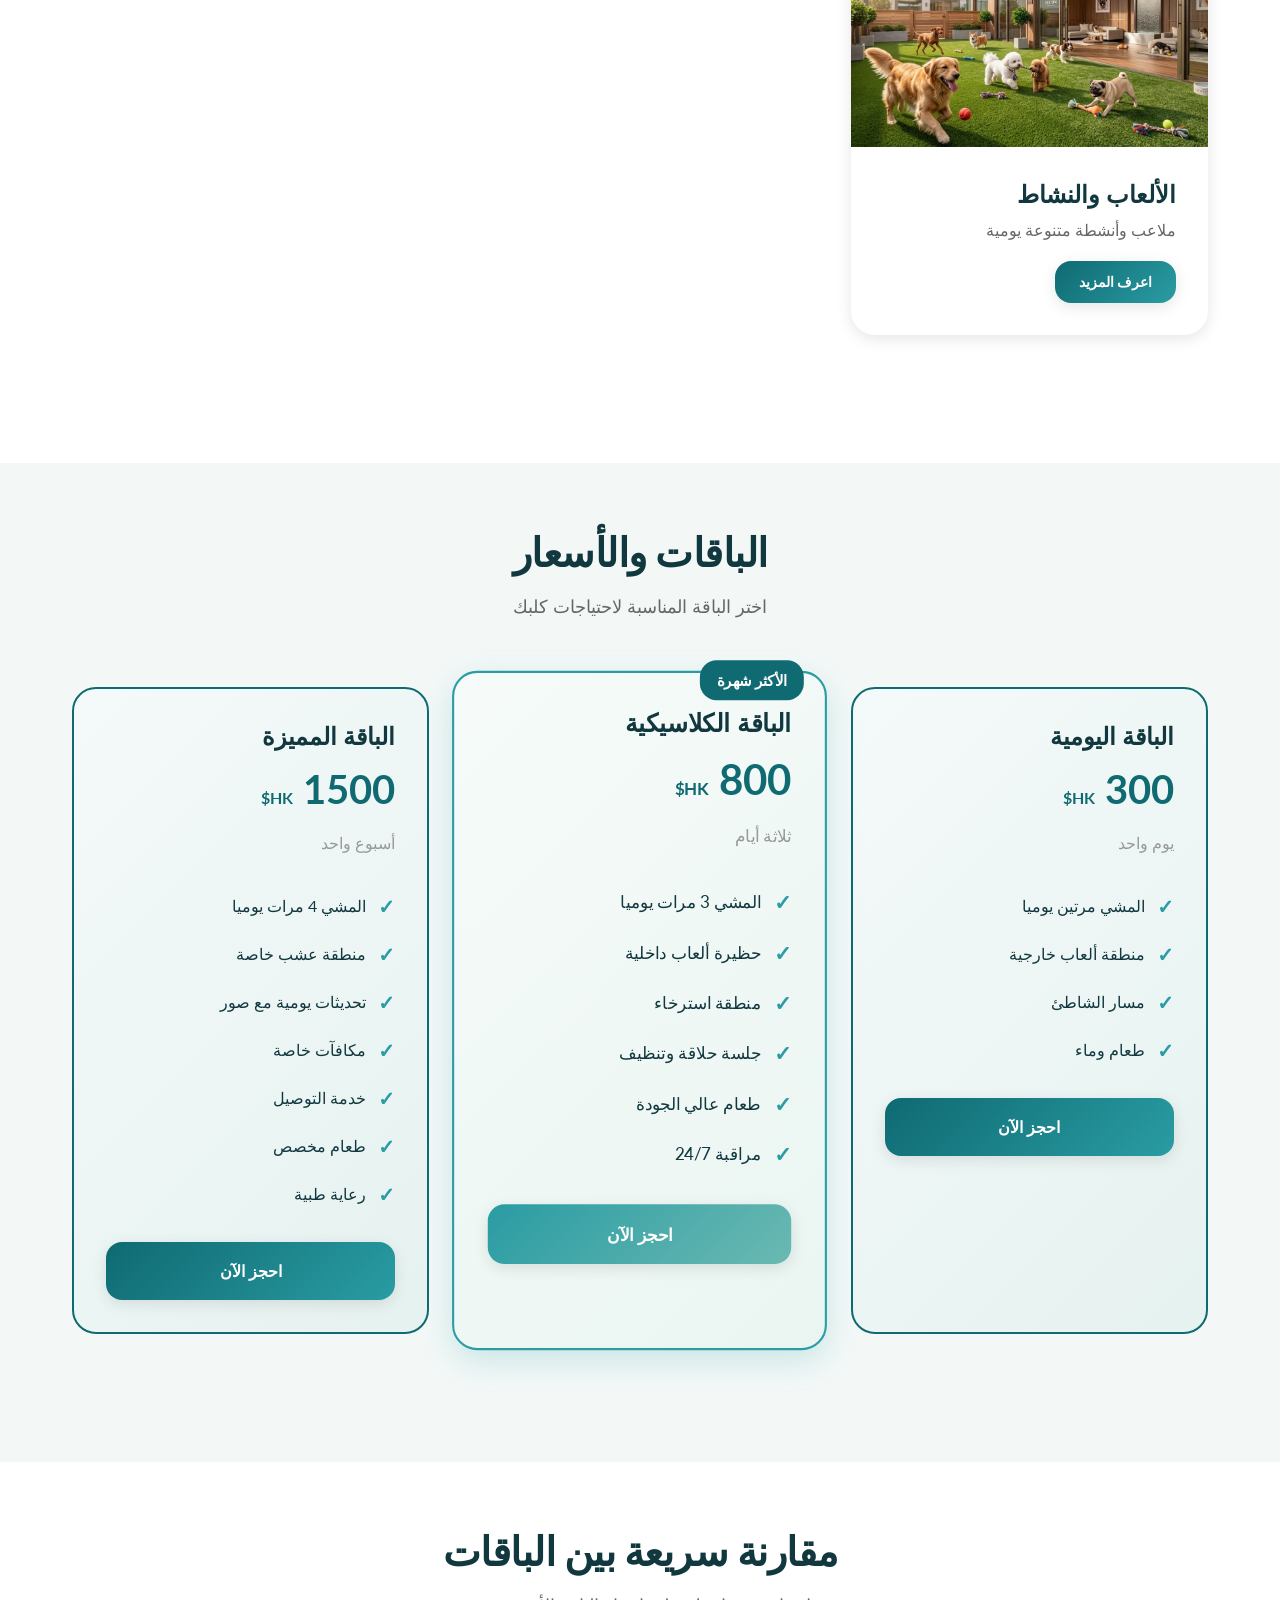
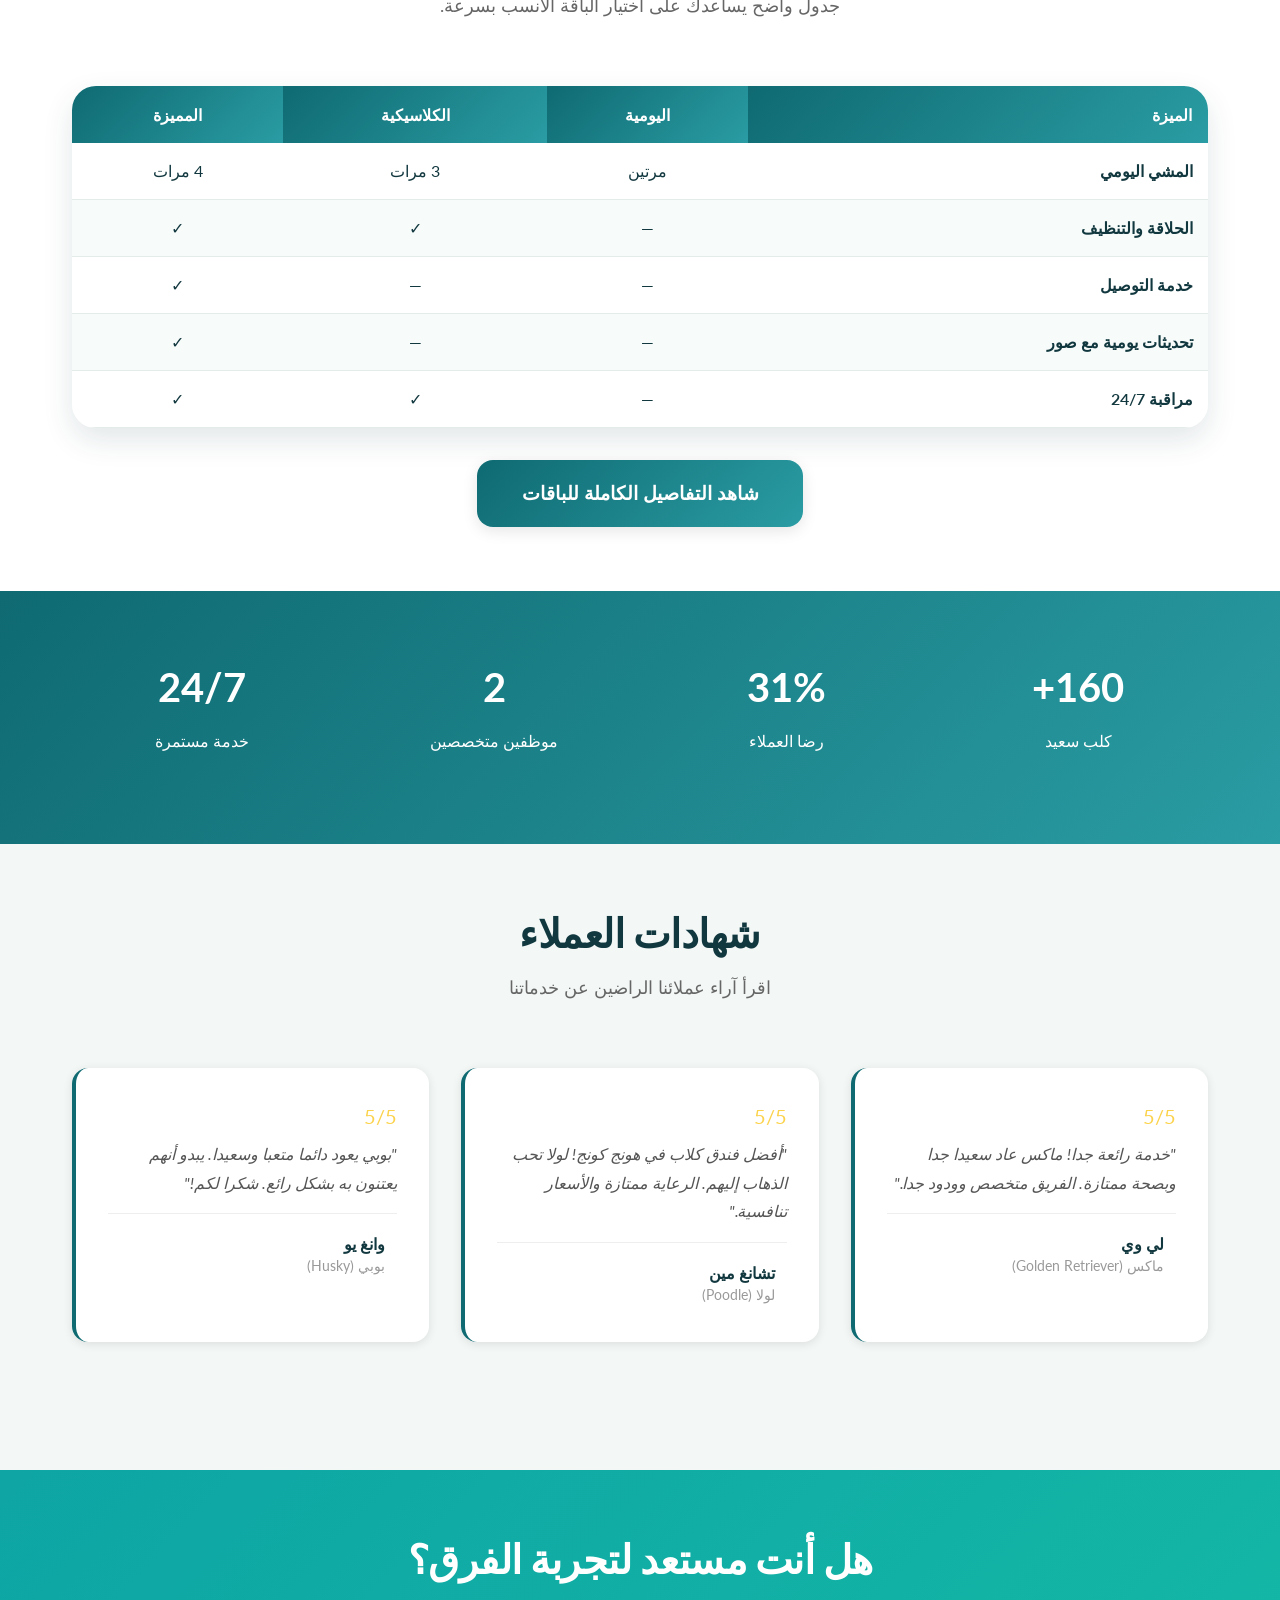
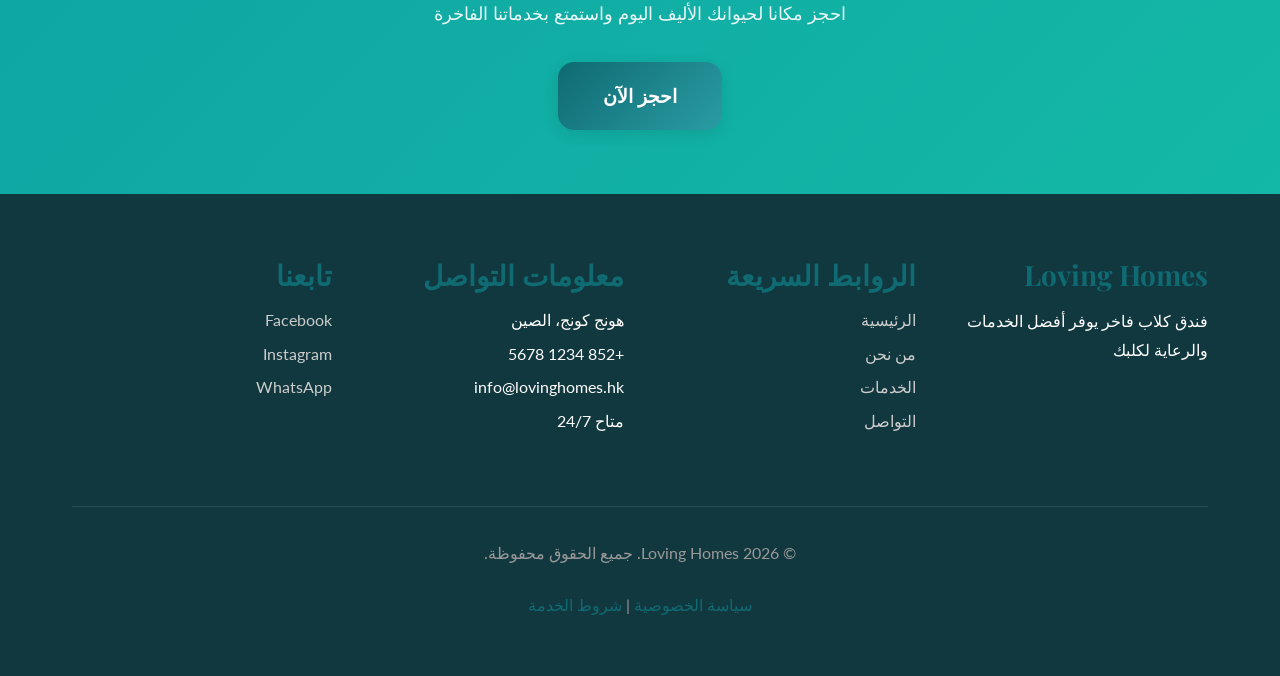
==== commit b9653351: "تحسين الكود واضافة تعليقات عربية بسيطة" ====
--- a/index.html
+++ b/index.html
@@ -1,6 +1,7 @@
 <!DOCTYPE html>
 <html lang="ar" dir="rtl">
 <head>
+ <!-- هذه الصفحة تعرض محتوى الصفحة الحالية -->
  <meta charset="UTF-8">
  <meta name="viewport" content="width=device-width, initial-scale=1.0">
  <meta name="description" content="Loving Homes - فندق كلاب فاخر في هونج كونج يوفر أفضل الخدمات والرعاية">
@@ -8,7 +9,9 @@
  <link rel="stylesheet" href="css/style.css">
 </head>
 <body>
- 
+ <!-- بداية المحتوى الرئيسي للصفحة -->
+ 
+ <!-- هيدر الموقع -->
  <header>
   <nav class="navbar">
    <a href="index.html" class="logo">
@@ -416,5 +419,6 @@
  
 
  <script src="js/main.js"></script>
+ <!-- نهاية المحتوى الرئيسي للصفحة -->
 </body>
 </html>
--- a/css/style.css
+++ b/css/style.css
@@ -1,7 +1,7 @@
-
-
+/* هذا الملف يحتوي تنسيقات كل صفحات الموقع */
 @import url('https://fonts.googleapis.com/css2?family=Playfair+Display:wght@400;500;600;700;800&family=Lato:wght@300;400;500;700&family=Poppins:wght@300;400;500;600;700&display=swap');
 
+/* الوان وخطوط ومسافات اساسية */
 :root {
   
   --primary-orange: #0F6A72;
@@ -45,6 +45,7 @@
   --transition-slow: 0.5s ease-in-out;
 }
 
+/* ضبط افتراضي لكل العناصر */
 * {
   margin: 0;
   padding: 0;
@@ -163,6 +164,7 @@
   font-size: 1.2rem;
 }
 
+/* تنسيق الهيدر والقائمة */
 header {
   background: var(--white);
   box-shadow: 0 2px 10px var(--shadow);
@@ -195,16 +197,19 @@
   text-decoration: none;
 }
 
-.logo-icon {
-  font-size: 2rem;
-}
-
 .site-logo {
-  width: 42px;
-  height: 42px;
+  width: 56px;
+  height: 56px;
   border-radius: 50%;
   object-fit: cover;
-  box-shadow: 0 4px 12px rgba(0, 0, 0, 0.15);
+  box-shadow: 0 8px 20px rgba(15, 106, 114, 0.35);
+  border: 2px solid rgba(15, 106, 114, 0.25);
+}
+
+.logo span {
+  font-weight: 800;
+  letter-spacing: 0.3px;
+  color: var(--primary-orange);
 }
 
 .nav-links {
@@ -272,6 +277,7 @@
   transition: all var(--transition-normal);
 }
 
+/* تنسيق قسم البداية */
 .hero {
   position: relative;
   height: 600px;
@@ -369,6 +375,7 @@
   padding: 0 2rem;
 }
 
+/* تنسيق الاقسام العامة */
 .section {
   padding: var(--spacing-2xl) 0;
 }
@@ -569,6 +576,7 @@
   color: #999;
 }
 
+/* تنسيق الفوتر */
 footer {
   background: var(--dark-gray);
   color: var(--white);
@@ -898,15 +906,6 @@
   }
 }
 
-@keyframes fadeIn {
-  from {
-    opacity: 0;
-  }
-  to {
-    opacity: 1;
-  }
-}
-
 @keyframes slideUp {
   from {
     opacity: 0;
@@ -918,19 +917,6 @@
   }
 }
 
-@keyframes pulse {
-  0%, 100% {
-    opacity: 1;
-  }
-  50% {
-    opacity: 0.7;
-  }
-}
-
-.fade-in {
-  animation: fadeIn 0.6s ease-out;
-}
-
 .slide-up {
   animation: slideUp 0.6s ease-out;
 }
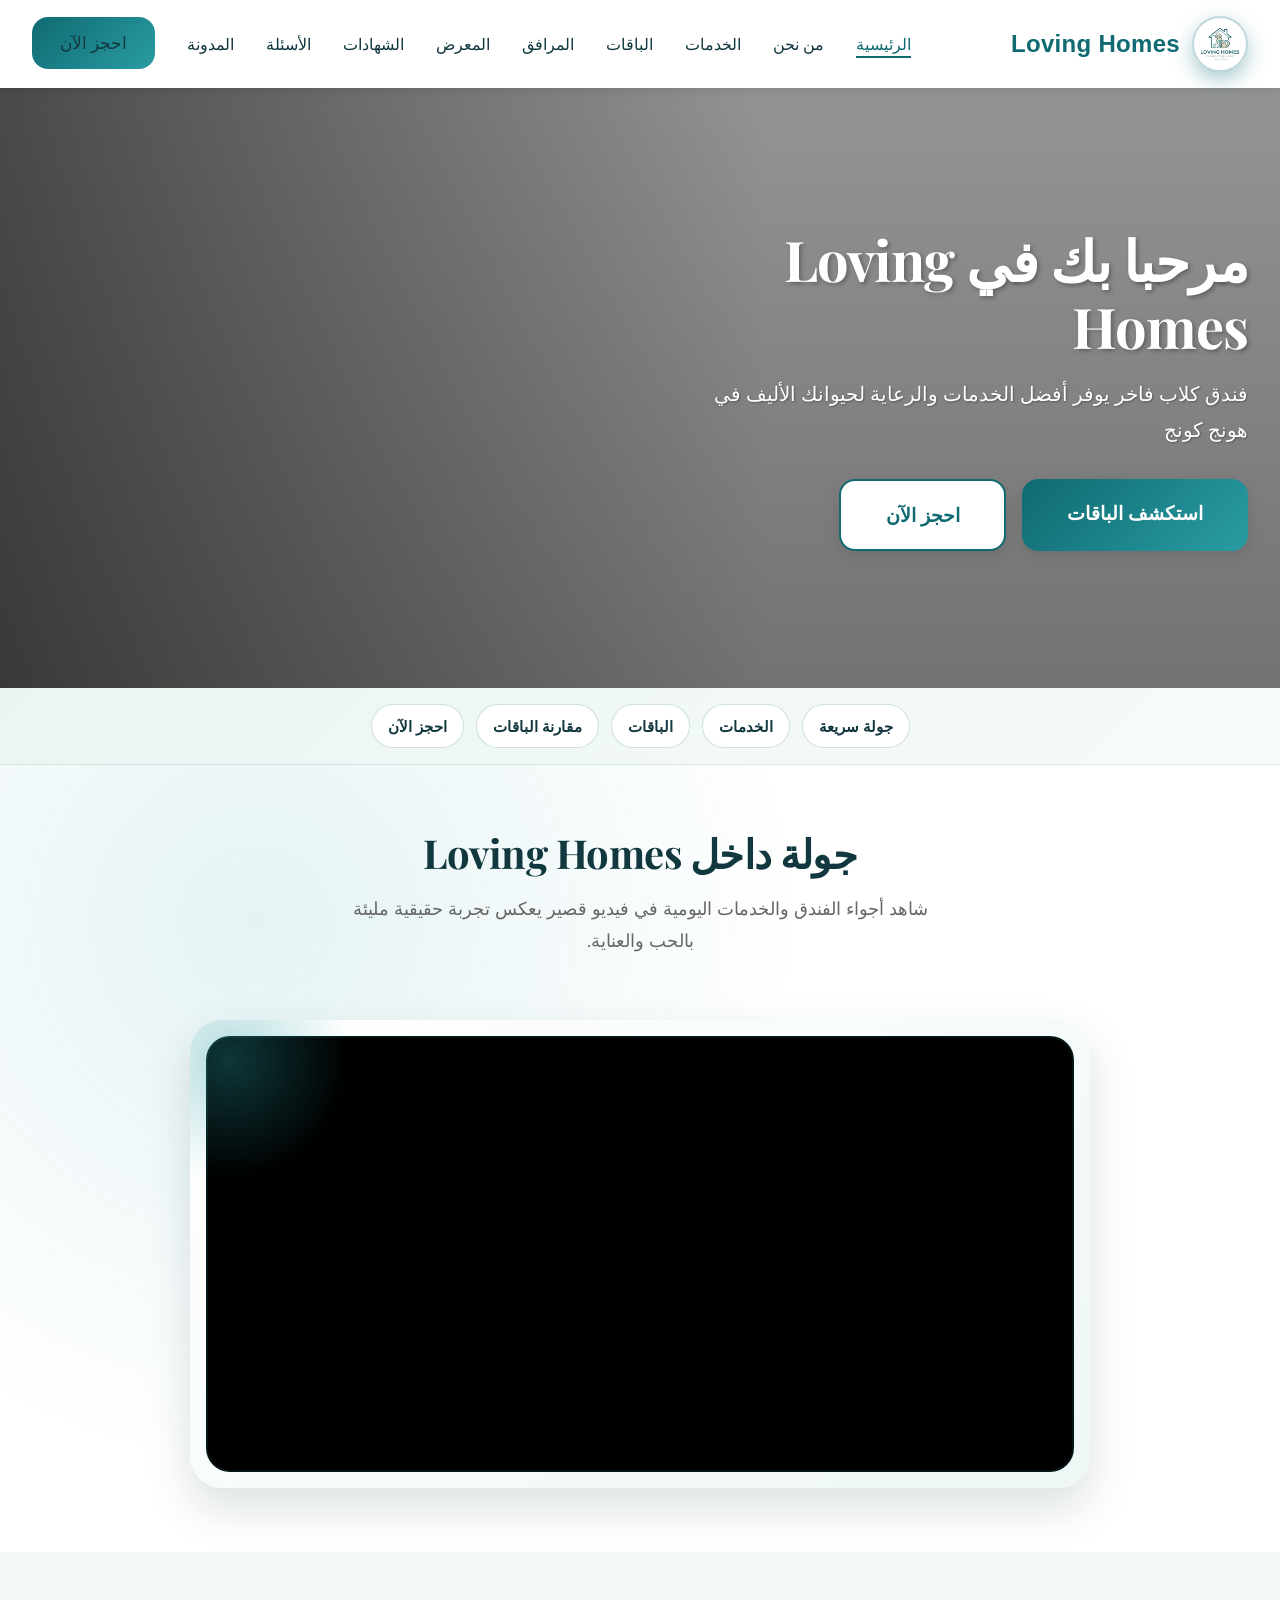
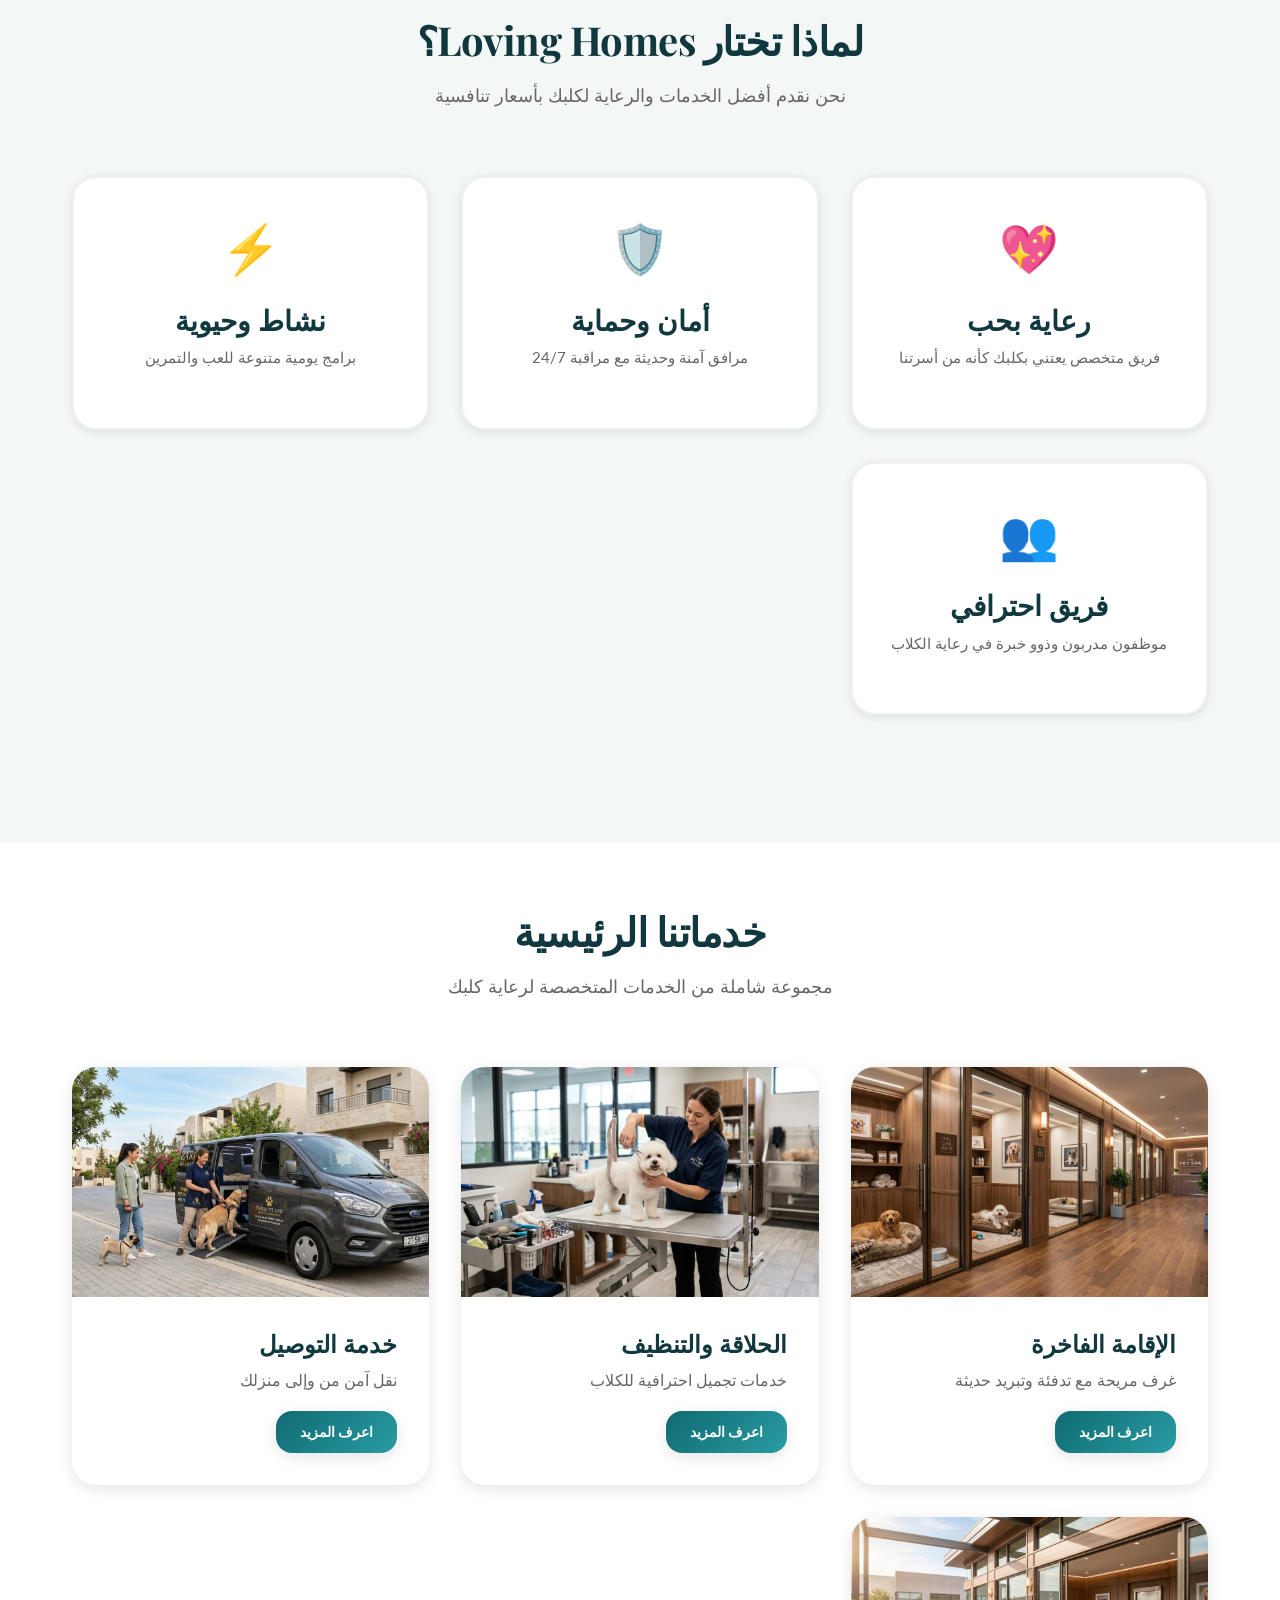
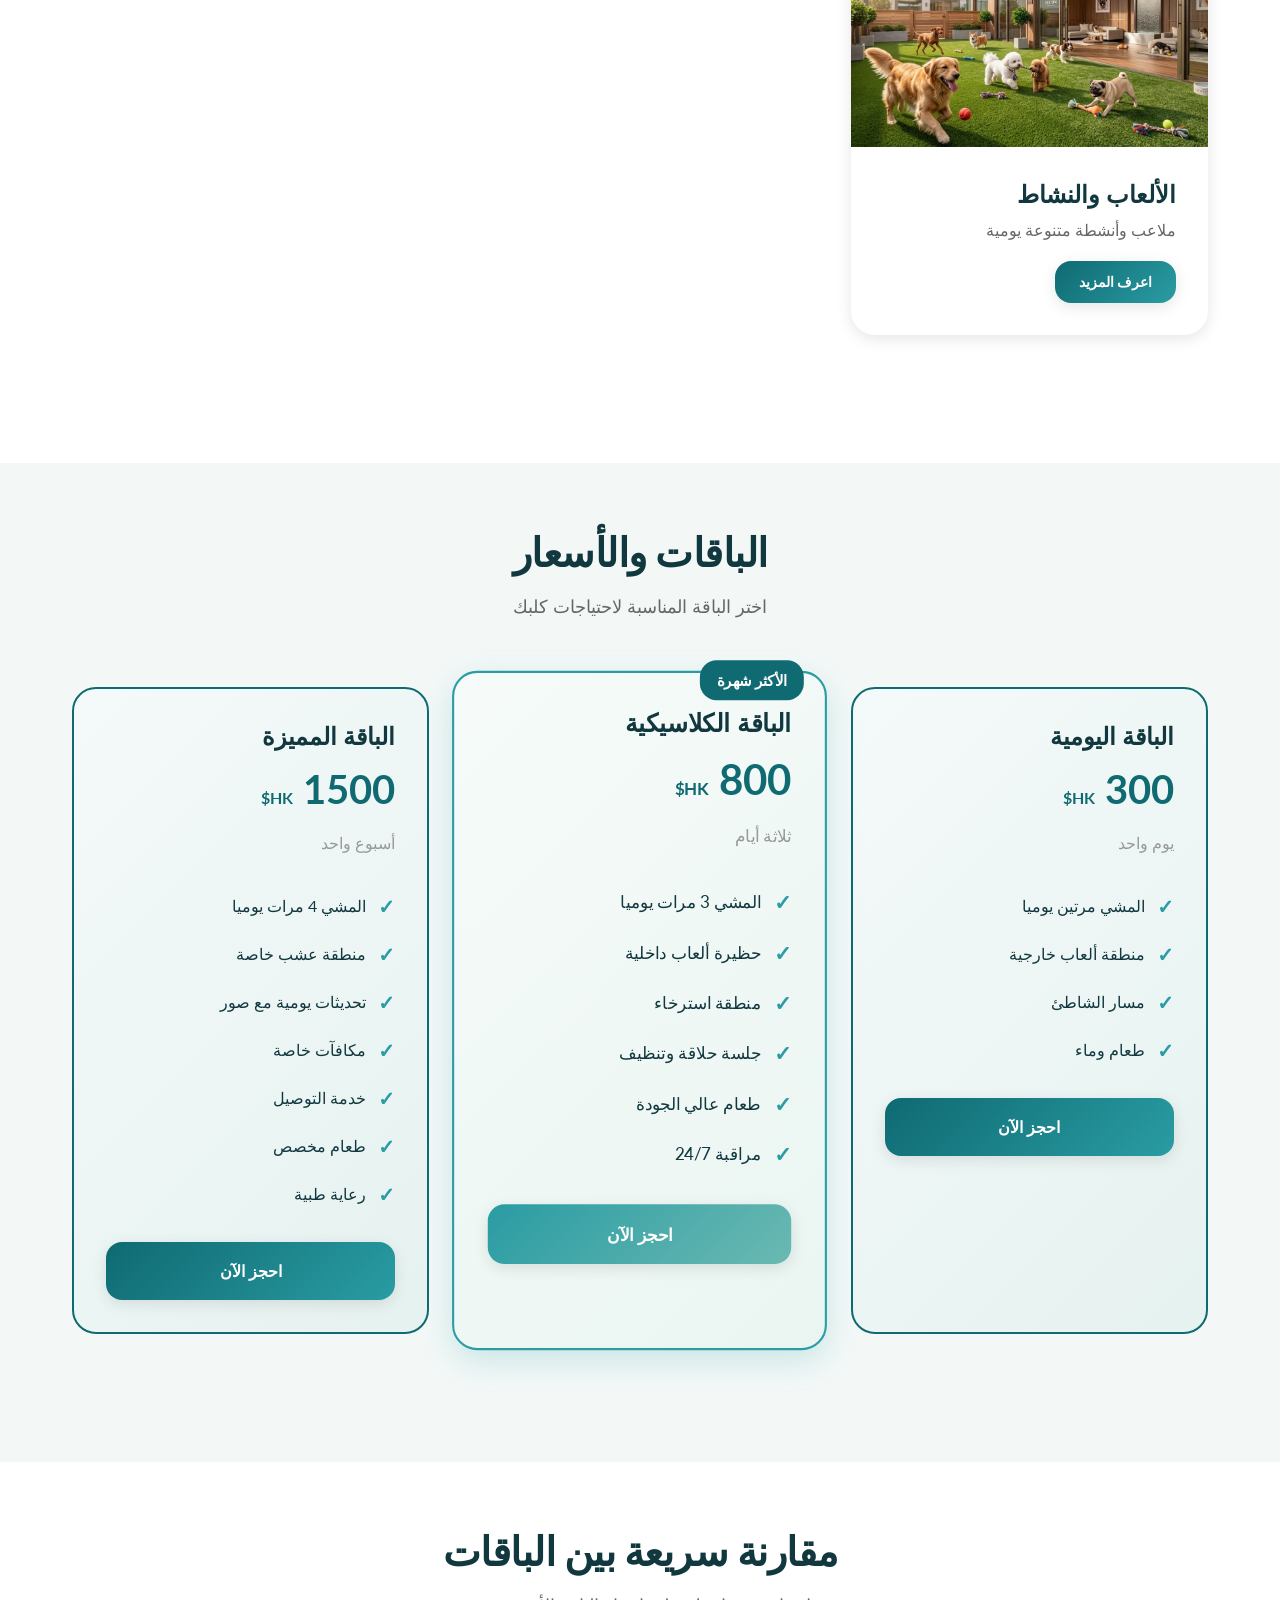
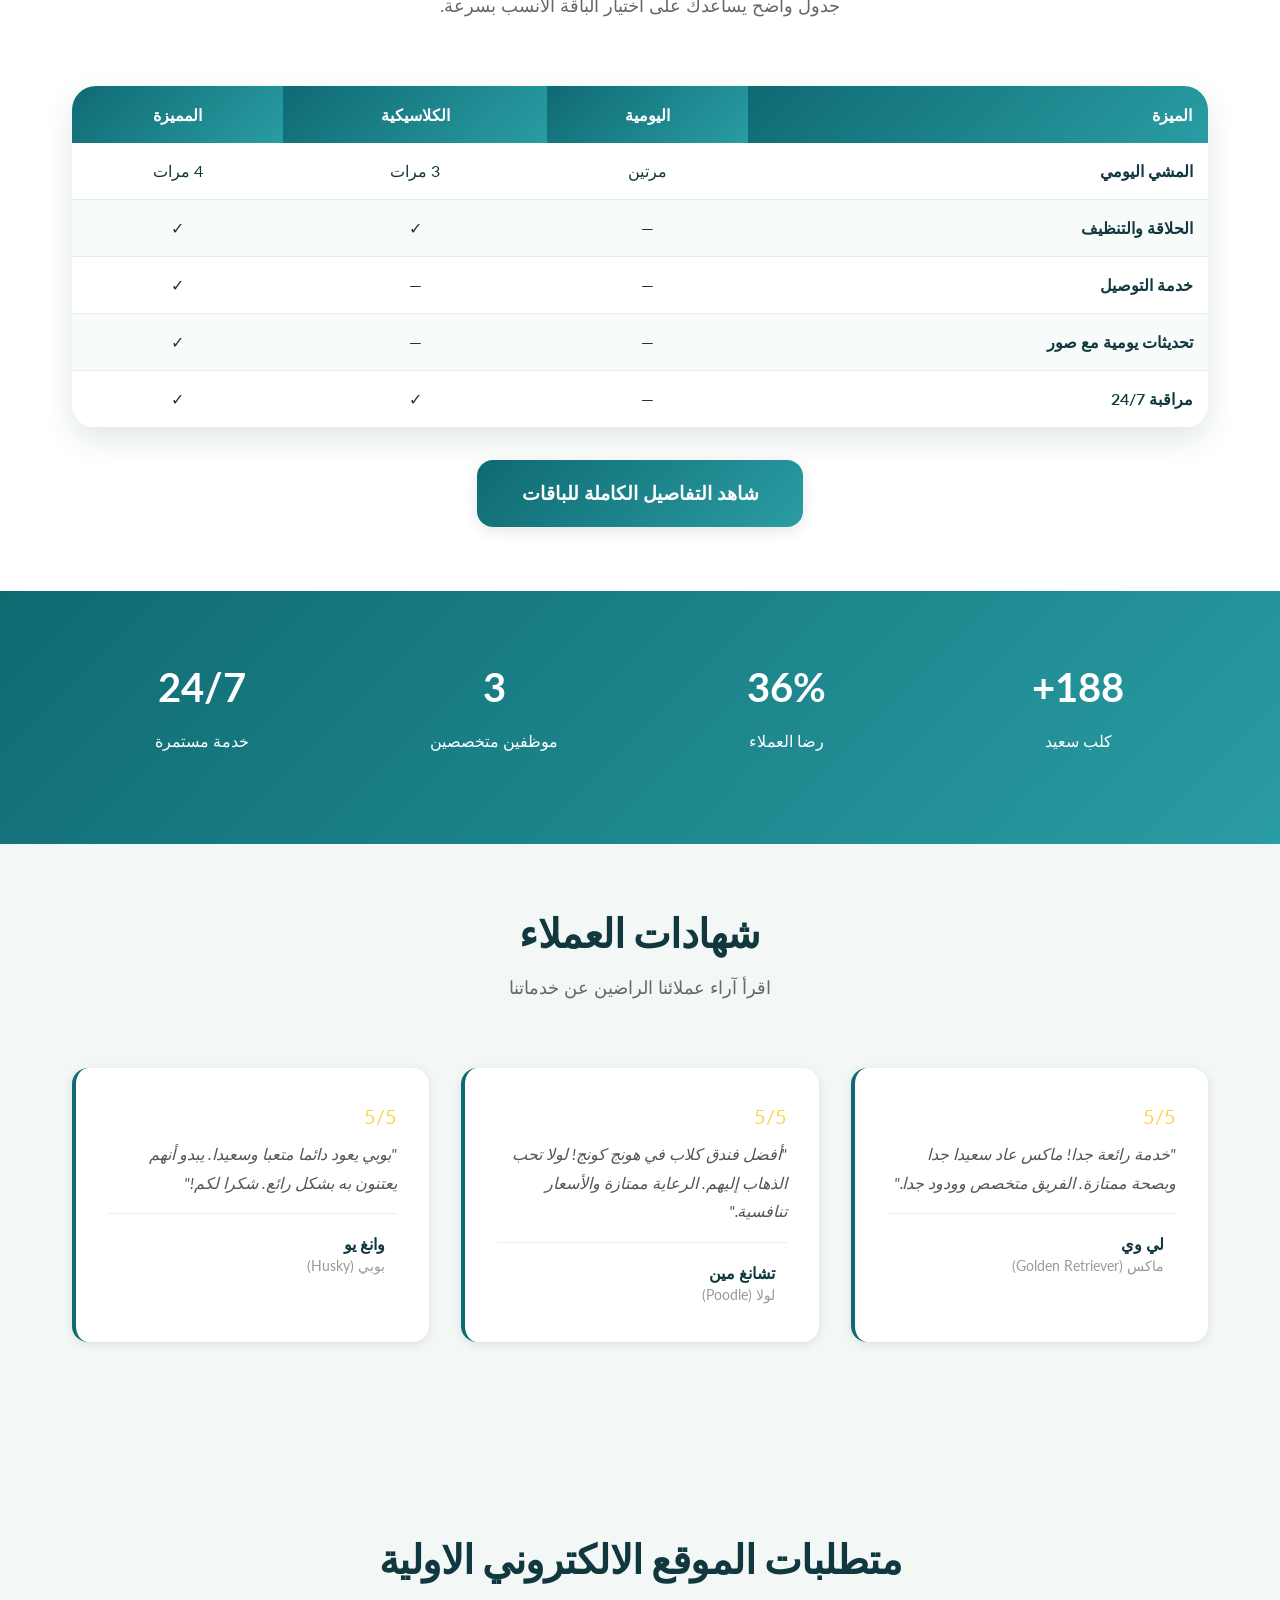
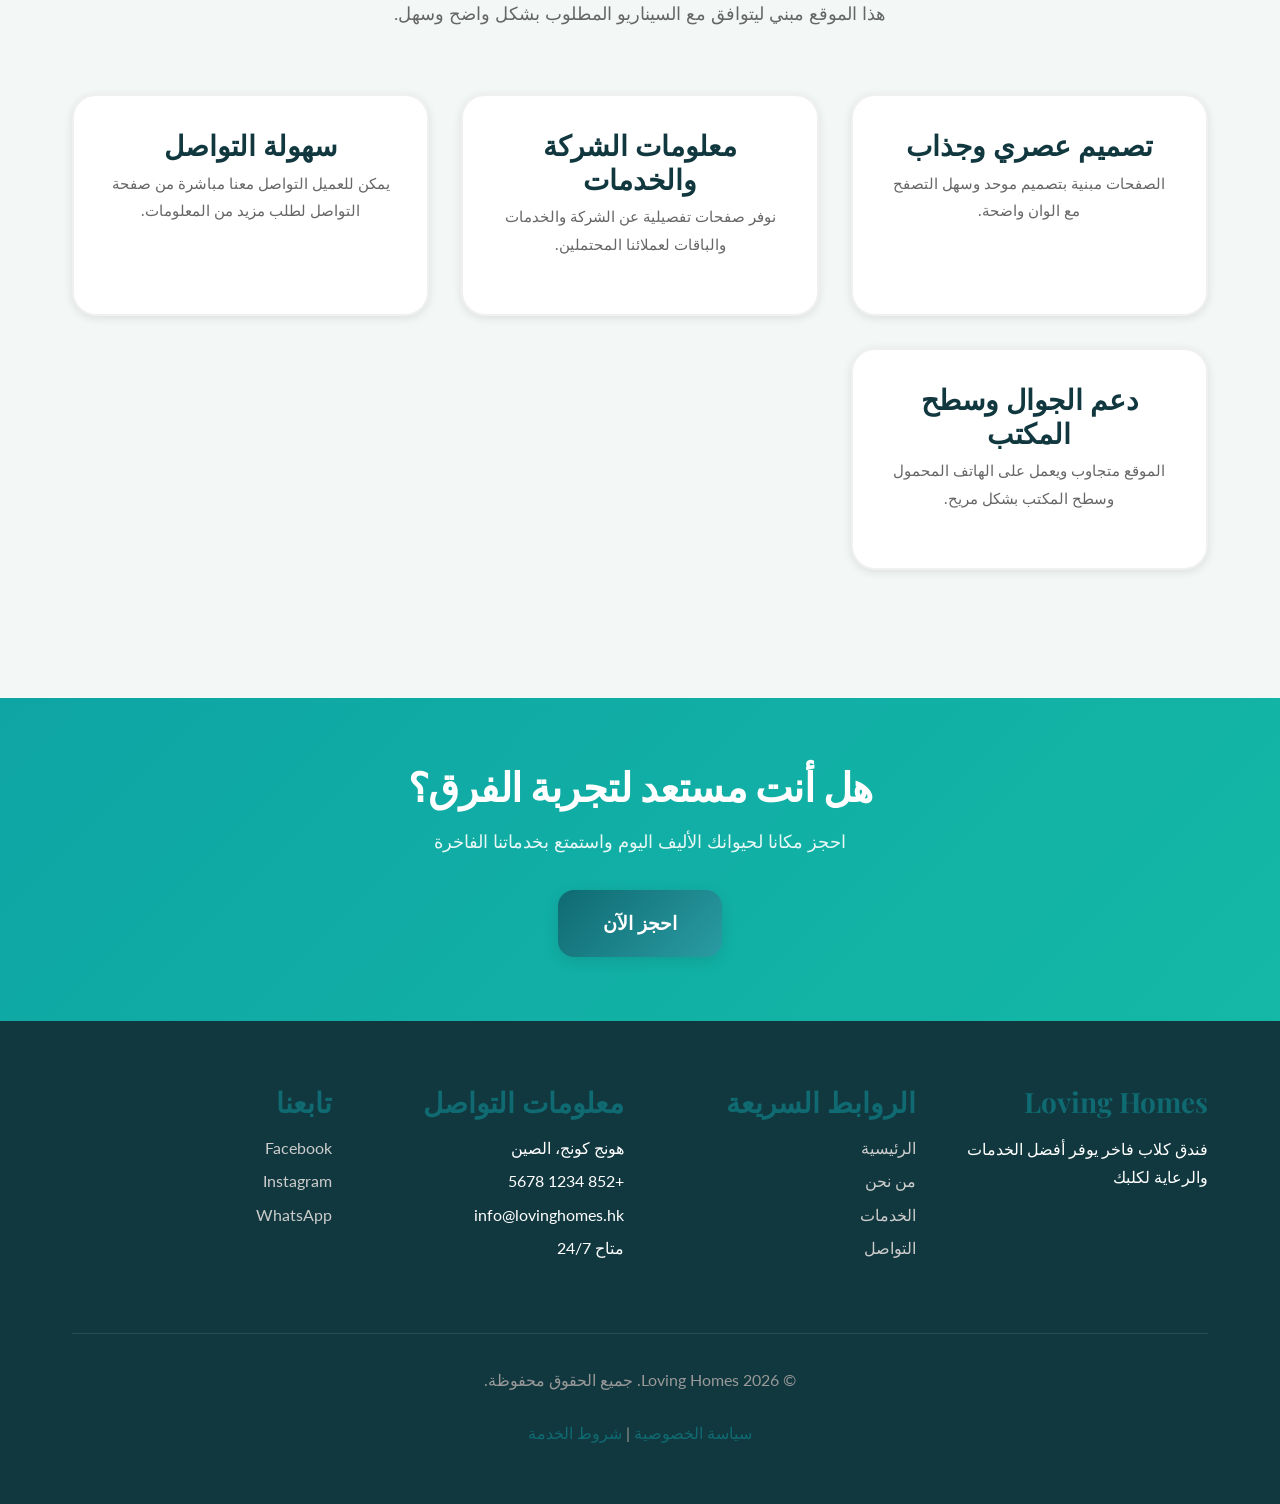
==== commit 25f6ad8c: "Merge pull request #34 from hamzaalomari079-coder/codex/review-and-clean-up-code-with-comments-uortn" ====
--- a/index.html
+++ b/index.html
@@ -358,6 +358,33 @@
   </div>
  </section>
 
+ <section class="section bg-light">
+  <div class="container">
+   <div class="section-title">
+    <h2>متطلبات الموقع الالكتروني الاولية</h2>
+    <p>هذا الموقع مبني ليتوافق مع السيناريو المطلوب بشكل واضح وسهل.</p>
+   </div>
+   <div class="features-grid">
+    <div class="feature-card">
+     <h3>تصميم عصري وجذاب</h3>
+     <p>الصفحات مبنية بتصميم موحد وسهل التصفح مع الوان واضحة.</p>
+    </div>
+    <div class="feature-card">
+     <h3>معلومات الشركة والخدمات</h3>
+     <p>نوفر صفحات تفصيلية عن الشركة والخدمات والباقات لعملائنا المحتملين.</p>
+    </div>
+    <div class="feature-card">
+     <h3>سهولة التواصل</h3>
+     <p>يمكن للعميل التواصل معنا مباشرة من صفحة التواصل لطلب مزيد من المعلومات.</p>
+    </div>
+    <div class="feature-card">
+     <h3>دعم الجوال وسطح المكتب</h3>
+     <p>الموقع متجاوب ويعمل على الهاتف المحمول وسطح المكتب بشكل مريح.</p>
+    </div>
+   </div>
+  </div>
+ </section>
+
  
  <section class="section" style="background: linear-gradient(135deg, #0EA5A4 0%, #14B8A6 100%); color: white; text-align: center;">
   <div class="container">
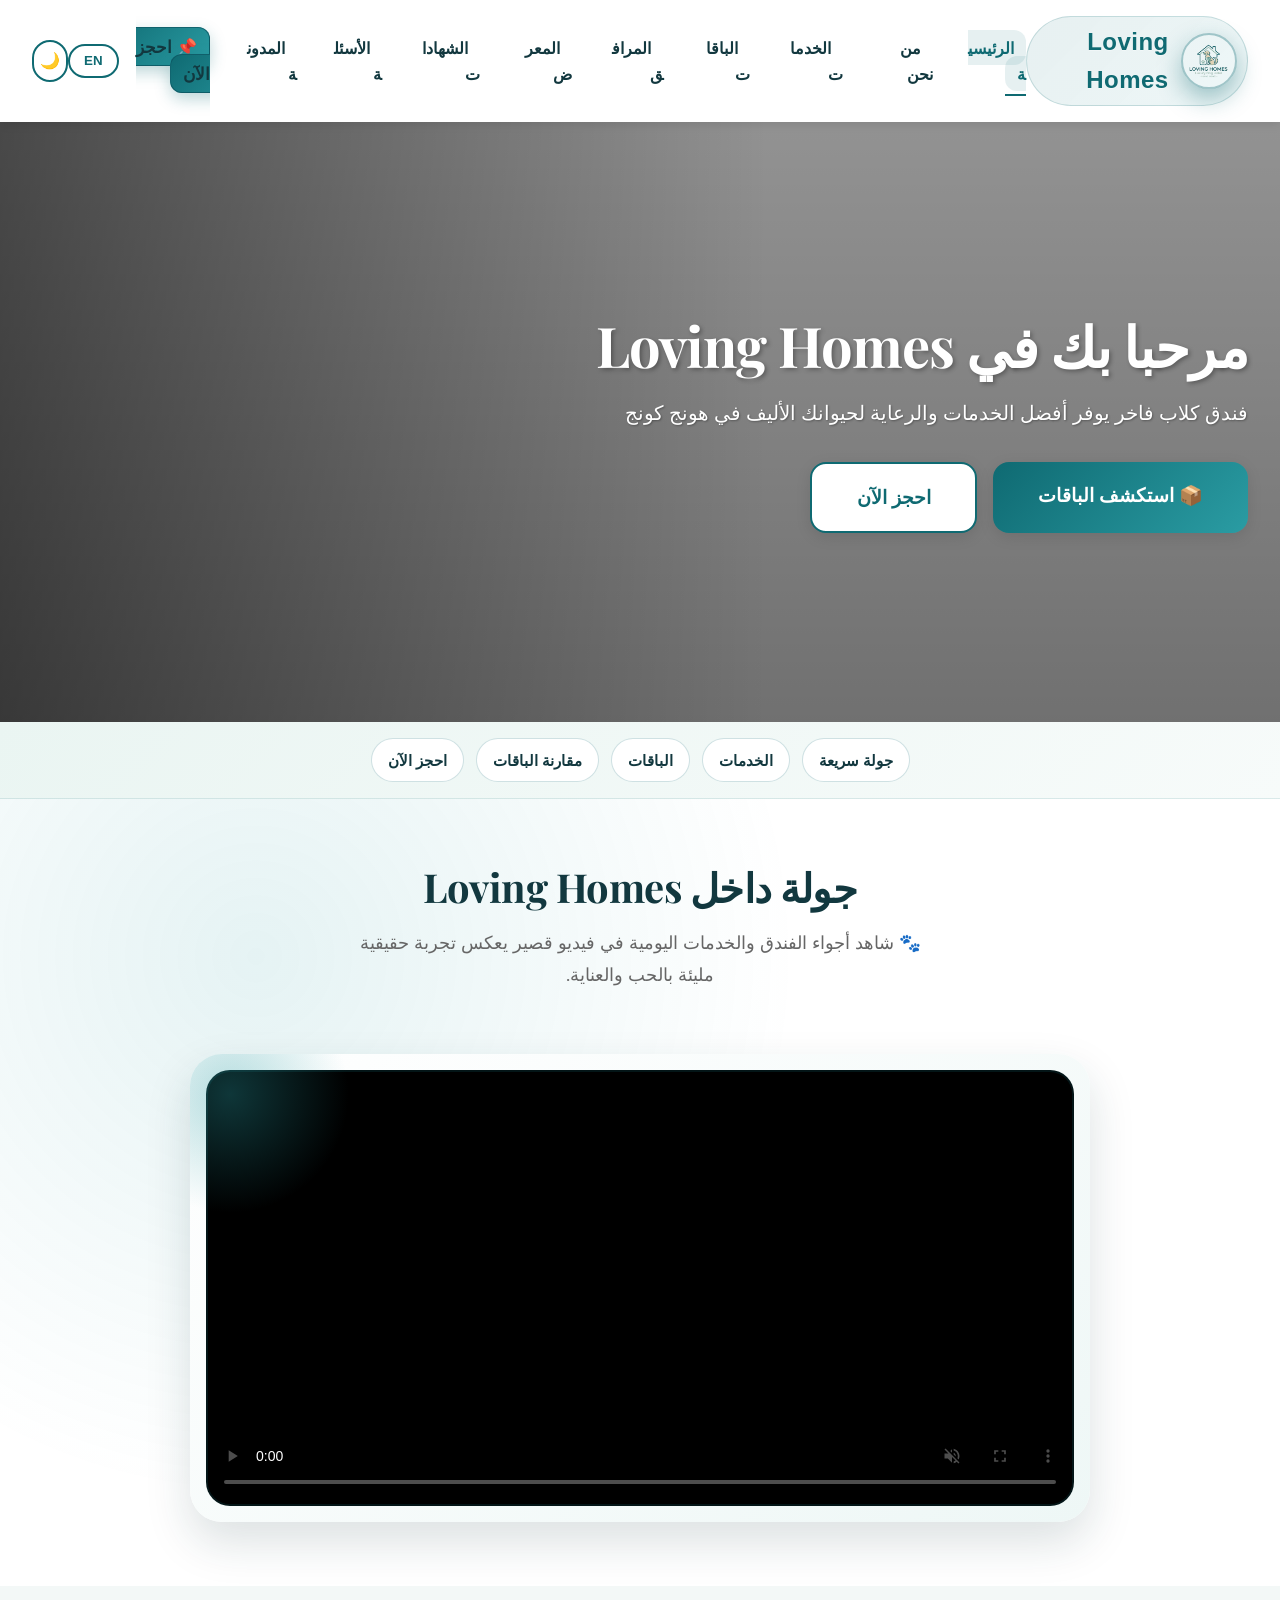
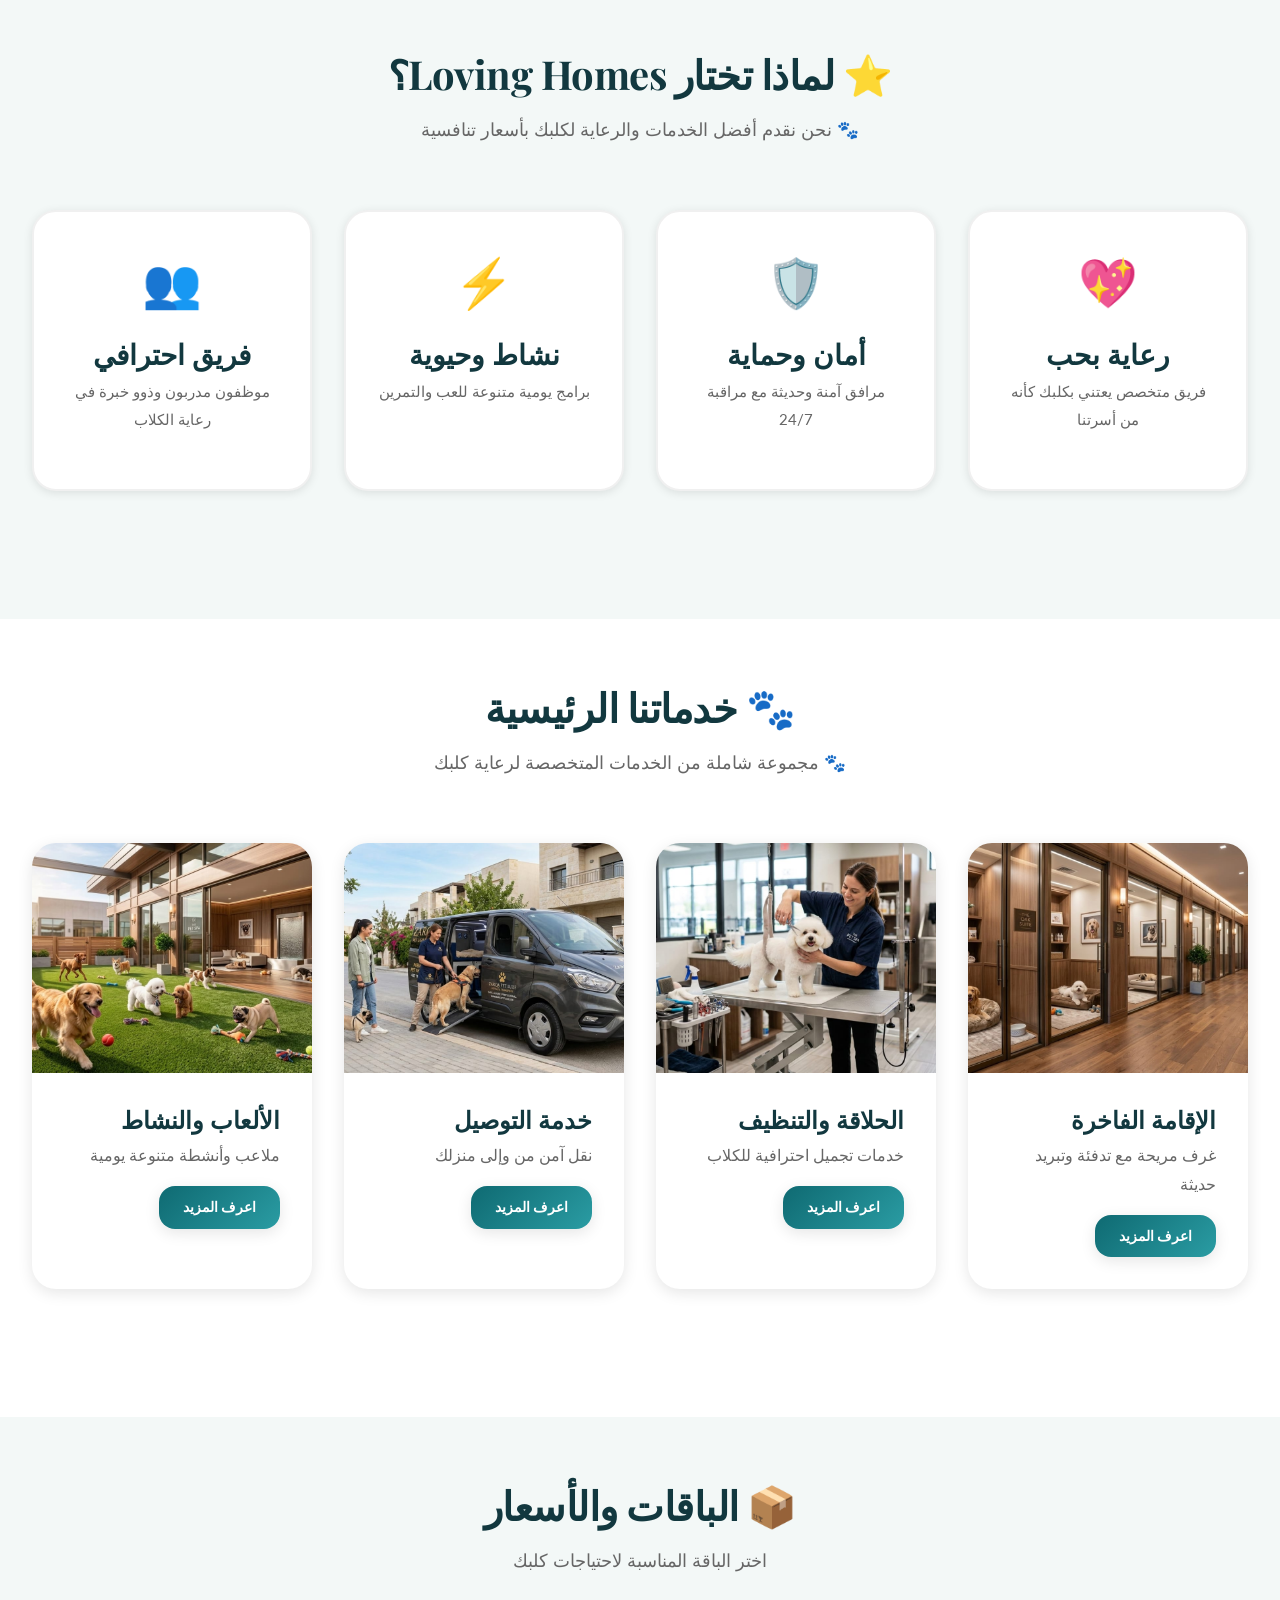
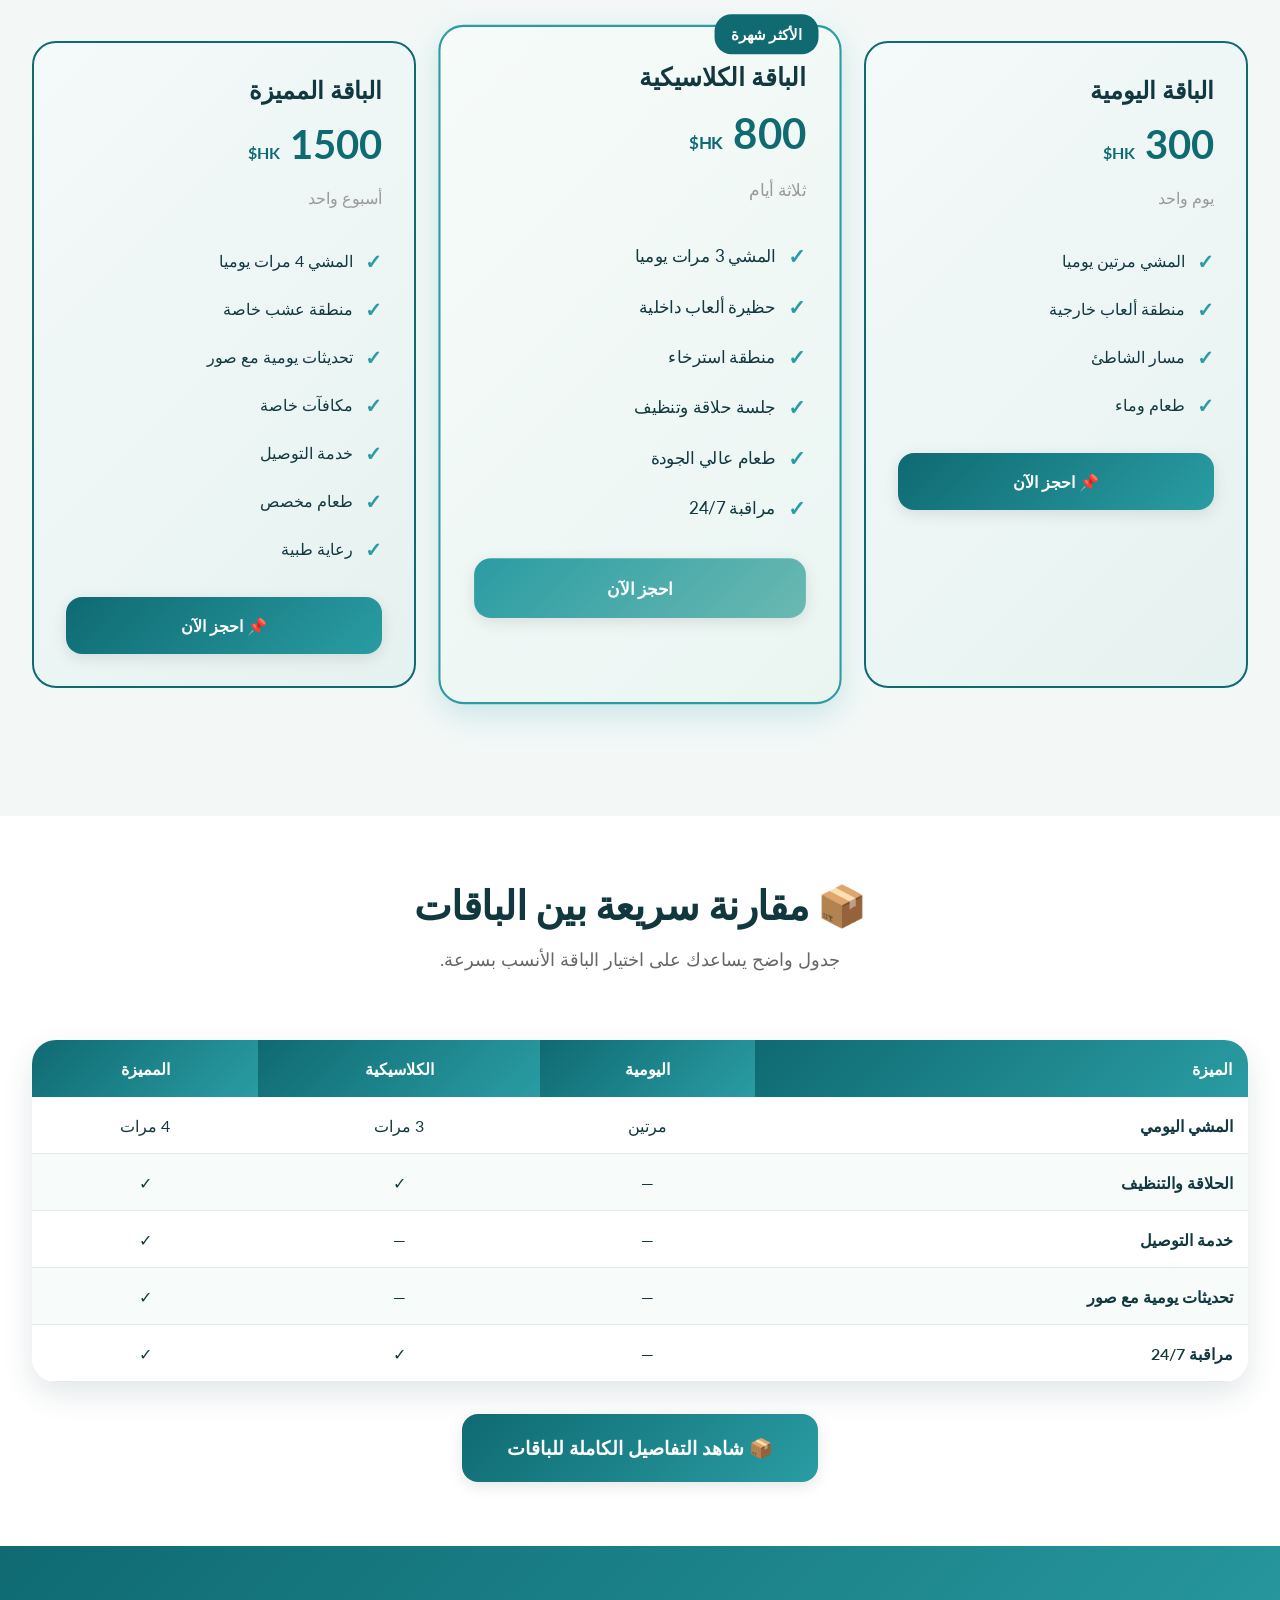
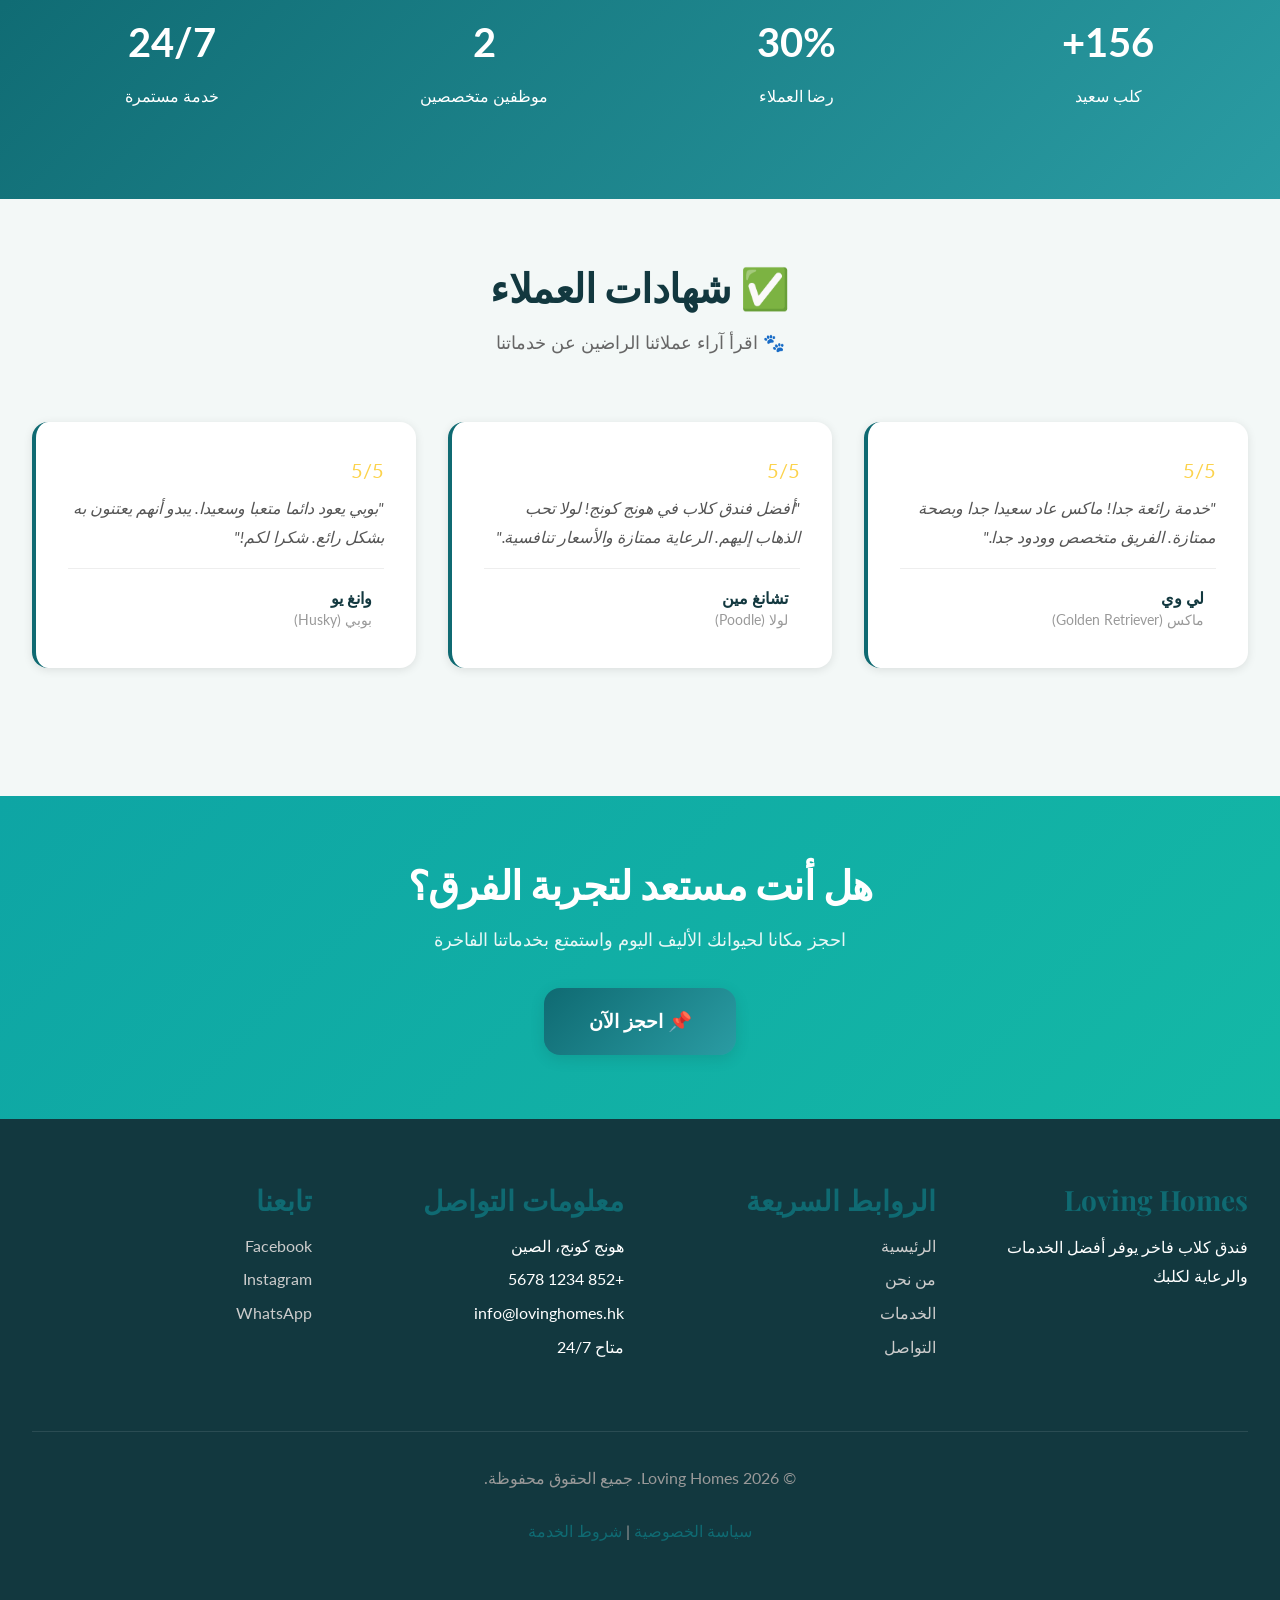
==== commit d3acdd86: "Add emoji highlights and back-to-top button" ====
--- a/index.html
+++ b/index.html
@@ -31,7 +31,9 @@
     <li><a href="html/blog.html">المدونة</a></li>
     <li><a href="html/contact.html" class="cta-btn">احجز الآن</a></li>
    </ul>
-   
+
+   <button class="lang-toggle" type="button" data-lang-target="en" aria-label="Switch to English">EN</button>
+
    <div class="hamburger">
     <span></span>
     <span></span>
@@ -358,32 +360,7 @@
   </div>
  </section>
 
- <section class="section bg-light">
-  <div class="container">
-   <div class="section-title">
-    <h2>متطلبات الموقع الالكتروني الاولية</h2>
-    <p>هذا الموقع مبني ليتوافق مع السيناريو المطلوب بشكل واضح وسهل.</p>
-   </div>
-   <div class="features-grid">
-    <div class="feature-card">
-     <h3>تصميم عصري وجذاب</h3>
-     <p>الصفحات مبنية بتصميم موحد وسهل التصفح مع الوان واضحة.</p>
-    </div>
-    <div class="feature-card">
-     <h3>معلومات الشركة والخدمات</h3>
-     <p>نوفر صفحات تفصيلية عن الشركة والخدمات والباقات لعملائنا المحتملين.</p>
-    </div>
-    <div class="feature-card">
-     <h3>سهولة التواصل</h3>
-     <p>يمكن للعميل التواصل معنا مباشرة من صفحة التواصل لطلب مزيد من المعلومات.</p>
-    </div>
-    <div class="feature-card">
-     <h3>دعم الجوال وسطح المكتب</h3>
-     <p>الموقع متجاوب ويعمل على الهاتف المحمول وسطح المكتب بشكل مريح.</p>
-    </div>
-   </div>
-  </div>
- </section>
+ 
 
  
  <section class="section" style="background: linear-gradient(135deg, #0EA5A4 0%, #14B8A6 100%); color: white; text-align: center;">
@@ -426,9 +403,9 @@
     <div class="footer-section">
      <h3>تابعنا</h3>
      <ul>
-      <li><a href="#">Facebook</a></li>
-      <li><a href="#">Instagram</a></li>
-      <li><a href="#">WhatsApp</a></li>
+      <li><a href="https://www.facebook.com/" target="_blank" rel="noopener noreferrer">Facebook</a></li>
+      <li><a href="https://www.instagram.com/" target="_blank" rel="noopener noreferrer">Instagram</a></li>
+      <li><a href="https://www.whatsapp.com/" target="_blank" rel="noopener noreferrer">WhatsApp</a></li>
      </ul>
     </div>
    </div>
--- a/css/style.css
+++ b/css/style.css
@@ -52,8 +52,15 @@
   box-sizing: border-box;
 }
 
+img,
+video,
+iframe {
+  max-width: 100%;
+}
+
 html {
   scroll-behavior: smooth;
+  min-width: 200px;
 }
 
 body {
@@ -62,6 +69,7 @@
   background-color: var(--white);
   line-height: 1.6;
   overflow-x: hidden;
+  min-width: 200px;
 }
 
 h1, h2, h3, h4, h5, h6 {
@@ -195,6 +203,10 @@
   font-weight: 700;
   color: var(--dark-gray);
   text-decoration: none;
+  padding: 0.35rem 0.65rem;
+  border-radius: 999px;
+  background: linear-gradient(135deg, rgba(15, 106, 114, 0.10), rgba(42, 156, 163, 0.08));
+  border: 1px solid rgba(15, 106, 114, 0.18);
 }
 
 .site-logo {
@@ -202,14 +214,15 @@
   height: 56px;
   border-radius: 50%;
   object-fit: cover;
-  box-shadow: 0 8px 20px rgba(15, 106, 114, 0.35);
-  border: 2px solid rgba(15, 106, 114, 0.25);
+  box-shadow: 0 10px 24px rgba(15, 106, 114, 0.38);
+  border: 2px solid rgba(15, 106, 114, 0.35);
 }
 
 .logo span {
-  font-weight: 800;
-  letter-spacing: 0.3px;
+  font-weight: 900;
+  letter-spacing: 0.45px;
   color: var(--primary-orange);
+  text-shadow: 0 1px 0 rgba(255, 255, 255, 0.35);
 }
 
 .nav-links {
@@ -219,16 +232,55 @@
   align-items: center;
 }
 
+.lang-toggle {
+  border: 2px solid var(--primary-orange);
+  background: var(--white);
+  color: var(--primary-orange);
+  border-radius: 999px;
+  padding: 0.45rem 0.9rem;
+  font-weight: 700;
+  cursor: pointer;
+  transition: all var(--transition-normal);
+}
+
+.lang-toggle:hover {
+  background: var(--primary-orange);
+  color: var(--white);
+}
+
+.theme-toggle {
+  border: 2px solid var(--primary-orange);
+  background: var(--white);
+  color: var(--primary-orange);
+  border-radius: 999px;
+  width: 42px;
+  height: 42px;
+  display: inline-flex;
+  align-items: center;
+  justify-content: center;
+  font-size: 1rem;
+  cursor: pointer;
+  transition: all var(--transition-normal);
+}
+
+.theme-toggle:hover {
+  background: var(--primary-orange);
+  color: var(--white);
+}
+
 .nav-links a {
   color: var(--dark-gray);
-  font-weight: 500;
-  transition: color var(--transition-normal);
+  font-weight: 600;
+  transition: all var(--transition-normal);
   position: relative;
+  padding: 0.5rem 0.75rem;
+  border-radius: 0.75rem;
 }
 
 .nav-links a:hover,
 .nav-links a.active {
   color: var(--primary-orange);
+  background: rgba(15, 106, 114, 0.10);
 }
 
 .nav-links a::after {
@@ -252,8 +304,10 @@
   color: var(--white);
   padding: 0.95rem 1.75rem;
   border-radius: var(--radius-md);
-  font-weight: 700;
+  font-weight: 800;
   font-size: 1.05rem;
+  border: 1px solid rgba(12, 85, 96, 0.75);
+  box-shadow: 0 6px 16px rgba(15, 106, 114, 0.28);
   transition: all var(--transition-normal);
 }
 
@@ -267,6 +321,7 @@
   flex-direction: column;
   cursor: pointer;
   gap: 5px;
+  padding: 0.4rem;
 }
 
 .hamburger span {
@@ -399,7 +454,7 @@
 
 .features-grid {
   display: grid;
-  grid-template-columns: repeat(auto-fit, minmax(280px, 1fr));
+  grid-template-columns: repeat(auto-fit, minmax(min(280px, 100%), 1fr));
   gap: var(--spacing-lg);
   margin-bottom: var(--spacing-2xl);
 }
@@ -585,7 +640,7 @@
 
 .footer-content {
   display: grid;
-  grid-template-columns: repeat(auto-fit, minmax(250px, 1fr));
+  grid-template-columns: repeat(auto-fit, minmax(min(250px, 100%), 1fr));
   gap: var(--spacing-lg);
   margin-bottom: var(--spacing-2xl);
 }
@@ -795,6 +850,71 @@
   font-weight: 600;
 }
 
+
+.contact-layout {
+  display: flex;
+  flex-wrap: wrap;
+  gap: 3rem;
+  margin-bottom: 3rem;
+}
+
+.contact-form-wrap {
+  background: var(--white);
+  flex: 1 1 380px;
+  min-width: 0;
+}
+
+.contact-info-wrap {
+  flex: 1 1 340px;
+  min-width: 0;
+}
+
+.contact-submit-btn {
+  width: 100%;
+  padding: 1rem;
+}
+
+.contact-info-card {
+  background: linear-gradient(135deg, #F0F9FF 0%, #E0F2FE 100%);
+  padding: 2rem;
+  border-radius: 1rem;
+  margin-bottom: 1.5rem;
+}
+
+.contact-info-card h3 {
+  margin-bottom: 1rem;
+}
+
+.contact-note {
+  margin-top: 0.5rem;
+  margin-bottom: 0;
+}
+
+.contact-social-box {
+  text-align: center;
+  padding: 2rem;
+  background: linear-gradient(135deg, #F0F9FF 0%, #E0F2FE 100%);
+  border-radius: 1rem;
+}
+
+.contact-social-box h2 {
+  margin-bottom: 1.5rem;
+}
+
+.contact-social-links {
+  display: flex;
+  gap: 1rem;
+  justify-content: center;
+  flex-wrap: wrap;
+}
+
+.contact-social-links .btn {
+  min-width: 140px;
+}
+
+.contact-layout > * {
+  width: 100%;
+}
 
 @media (max-width: 768px) {
   h1 { font-size: 2.5rem; }
@@ -874,6 +994,104 @@
   .footer-content {
     grid-template-columns: 1fr;
   }
+
+  .contact-social-links .btn {
+    width: 100%;
+  }
+
+  .contact-layout {
+    display: block !important;
+  }
+}
+
+@media (max-width: 1200px) {
+  .navbar {
+    padding: 0.9rem 1rem;
+    position: relative;
+  }
+
+  .logo {
+    font-size: 1.15rem;
+  }
+
+  .site-logo {
+    width: 46px;
+    height: 46px;
+  }
+
+  .nav-links {
+    display: none;
+    position: fixed;
+    top: 78px;
+    left: 0.75rem;
+    right: auto;
+    width: min(340px, calc(100vw - 1.5rem));
+    max-height: calc(100vh - 92px);
+    background: var(--white);
+    border-radius: var(--radius-md);
+    flex-direction: column;
+    gap: 0;
+    padding: 0.6rem;
+    box-shadow: 0 12px 30px rgba(18, 56, 63, 0.14);
+    border: 1px solid rgba(15, 106, 114, 0.12);
+    z-index: 1100;
+    overflow-y: auto;
+  }
+
+  .nav-links.active {
+    display: flex;
+  }
+
+  .hero {
+    background-attachment: scroll;
+  }
+
+  .contact-layout {
+    display: block;
+    gap: 2rem;
+  }
+
+  .contact-info-card {
+    padding: 1.4rem;
+  }
+
+  .contact-social-box {
+    padding: 1.4rem;
+  }
+
+  .nav-links.active {
+    display: flex;
+  }
+
+  .nav-links li,
+  .nav-links a,
+  .nav-links .cta-btn {
+    width: 100%;
+  }
+
+  .nav-links a {
+    display: block;
+    padding: 0.8rem 0.9rem;
+    border-radius: 0.65rem;
+  }
+
+  .nav-links a::after {
+    display: none;
+  }
+
+  .nav-links a:hover,
+  .nav-links a.active {
+    background: #eef7f6;
+  }
+
+  .nav-links .cta-btn {
+    text-align: center;
+    margin-top: 0.35rem;
+  }
+
+  .hamburger {
+    display: flex;
+  }
 }
 
 @media (max-width: 480px) {
@@ -903,6 +1121,14 @@
   
   .section {
     padding: var(--spacing-lg) 0;
+  }
+
+  .contact-social-box {
+    padding: 1rem;
+  }
+
+  .contact-info-card {
+    padding: 1rem;
   }
 }
 
@@ -920,3 +1146,269 @@
 .slide-up {
   animation: slideUp 0.6s ease-out;
 }
+
+
+@media (max-width: 320px) {
+  .container {
+    padding: 0 0.6rem;
+  }
+
+  .navbar {
+    padding: 0.55rem;
+    gap: 0.45rem;
+  }
+
+  .logo {
+    gap: 0.35rem;
+    font-size: 0.95rem;
+  }
+
+  .site-logo {
+    width: 34px;
+    height: 34px;
+  }
+
+  .hamburger span {
+    width: 20px;
+  }
+
+  .hero {
+    height: 250px;
+  }
+
+  .hero-content {
+    max-width: 100%;
+    padding: 0 0.6rem;
+  }
+
+  .hero-content h1 {
+    font-size: 1.15rem;
+    line-height: 1.35;
+    margin-bottom: 0.45rem;
+    overflow-wrap: anywhere;
+    word-break: break-word;
+  }
+
+  .hero-content p {
+    font-size: 0.82rem;
+    line-height: 1.6;
+    overflow-wrap: anywhere;
+    word-break: break-word;
+  }
+
+  .btn,
+  .btn-lg,
+  .btn-sm {
+    padding: 0.75rem 0.65rem;
+    font-size: 0.9rem;
+  }
+
+  .nav-links {
+    left: 0.45rem;
+    width: calc(100vw - 0.9rem);
+  }
+}
+
+@media (max-width: 240px) {
+  .logo span {
+    display: none;
+  }
+
+  .site-logo {
+    width: 30px;
+    height: 30px;
+  }
+
+  .hero-content h1 {
+    font-size: 1rem;
+  }
+
+  .hero-content p {
+    font-size: 0.74rem;
+  }
+}
+
+
+/* تحسينات توافق عامة لكل الصفحات */
+h1, h2, h3, h4, h5, h6, p, a, li {
+  overflow-wrap: anywhere;
+  word-break: break-word;
+}
+
+.container,
+.section,
+.card,
+.feature-card,
+.package-card,
+.hero-content,
+.form-group,
+.navbar,
+.footer-content,
+.compare-table-wrap {
+  min-width: 0;
+  max-width: 100%;
+}
+
+@media (max-width: 1200px) {
+  [style*="grid-template-columns"] {
+    grid-template-columns: 1fr !important;
+  }
+
+  [style*="display: flex"] {
+    flex-wrap: wrap !important;
+  }
+}
+
+@media (max-width: 768px) {
+  .btn,
+  .btn-lg,
+  .btn-sm,
+  .cta-btn {
+    width: 100%;
+    max-width: 100%;
+  }
+
+  .hero,
+  .hero-content {
+    width: 100%;
+    max-width: 100%;
+  }
+
+  [style*="display: flex"] {
+    row-gap: 0.75rem !important;
+    column-gap: 0.75rem !important;
+  }
+}
+
+@media (max-width: 480px) {
+  [style*="min-width: 230px"] {
+    min-width: 0 !important;
+    width: 100% !important;
+  }
+
+  [style*="height: 250px"],
+  [style*="height: 240px"],
+  [style*="height: 200px"] {
+    height: auto !important;
+    min-height: 150px;
+  }
+}
+
+
+/* الوضع الداكن */
+body.dark-mode {
+  background: #0F1D22;
+  color: #E6F2F1;
+}
+
+body.dark-mode header,
+body.dark-mode .nav-links,
+body.dark-mode .card,
+body.dark-mode .feature-card,
+body.dark-mode .package-card,
+body.dark-mode .testimonial-card,
+body.dark-mode .contact-info-card,
+body.dark-mode .contact-social-box,
+body.dark-mode .video-showcase-card,
+body.dark-mode .accordion-item,
+body.dark-mode .compare-table-wrap,
+body.dark-mode footer {
+  background: #142830 !important;
+  color: #E6F2F1;
+  border-color: rgba(108, 197, 194, 0.24);
+}
+
+body.dark-mode .section.bg-light,
+body.dark-mode .bg-light {
+  background: #10242B !important;
+}
+
+body.dark-mode h1,
+body.dark-mode h2,
+body.dark-mode h3,
+body.dark-mode h4,
+body.dark-mode p,
+body.dark-mode li,
+body.dark-mode .text-muted {
+  color: #E6F2F1 !important;
+}
+
+body.dark-mode .nav-links a {
+  color: #E6F2F1;
+}
+
+body.dark-mode .nav-links a:hover,
+body.dark-mode .nav-links a.active {
+  color: #7CE3E0;
+  background: rgba(124, 227, 224, 0.12);
+}
+
+body.dark-mode .lang-toggle,
+body.dark-mode .theme-toggle {
+  background: #0E1C21;
+  color: #7CE3E0;
+  border-color: #38B5B0;
+}
+
+body.dark-mode .lang-toggle:hover,
+body.dark-mode .theme-toggle:hover {
+  background: #1E6E73;
+  color: #FFFFFF;
+}
+
+body.dark-mode .logo {
+  background: rgba(124, 227, 224, 0.08);
+  border-color: rgba(124, 227, 224, 0.28);
+}
+
+body.dark-mode .logo span {
+  color: #84E9E6;
+  text-shadow: none;
+}
+
+body.dark-mode .cta-btn {
+  border-color: rgba(124, 227, 224, 0.55);
+  box-shadow: 0 8px 20px rgba(15, 106, 114, 0.45);
+}
+
+body.dark-mode .hamburger span {
+  background: #E6F2F1;
+}
+
+/* زر العودة إلى الأعلى */
+.back-to-top {
+  position: fixed;
+  left: 1.1rem;
+  bottom: 1.2rem;
+  width: 48px;
+  height: 48px;
+  border: none;
+  border-radius: 50%;
+  background: var(--gradient-warm);
+  color: var(--white);
+  font-size: 1.15rem;
+  cursor: pointer;
+  z-index: 1200;
+  box-shadow: 0 10px 25px rgba(15, 106, 114, 0.35);
+  opacity: 0;
+  visibility: hidden;
+  transform: translateY(10px) scale(0.95);
+  transition: all var(--transition-normal);
+}
+
+.back-to-top.visible {
+  opacity: 1;
+  visibility: visible;
+  transform: translateY(0) scale(1);
+}
+
+.back-to-top:hover {
+  transform: translateY(-3px);
+  box-shadow: 0 12px 28px rgba(15, 106, 114, 0.42);
+}
+
+body.dark-mode .back-to-top {
+  background: linear-gradient(135deg, #1E6E73 0%, #2C9AA0 100%);
+  color: #FFFFFF;
+  box-shadow: 0 12px 28px rgba(0, 0, 0, 0.45);
+}
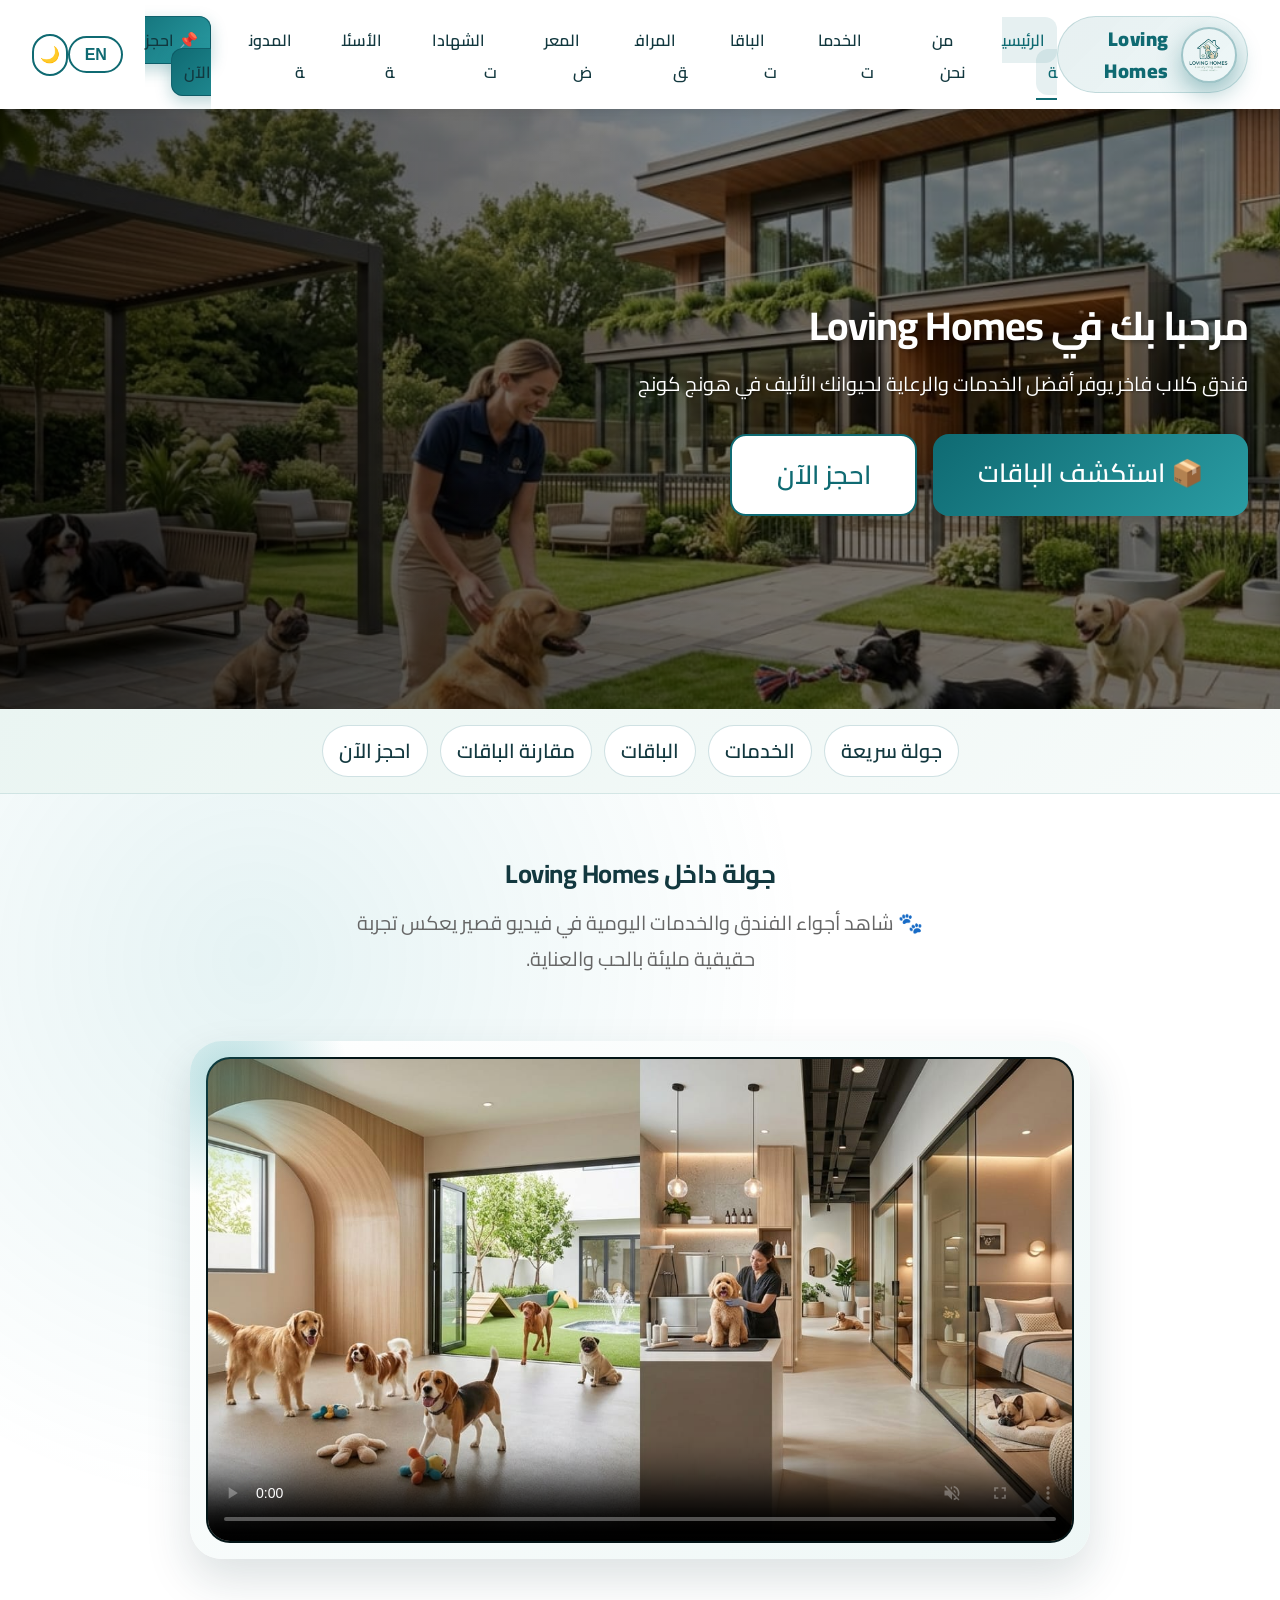
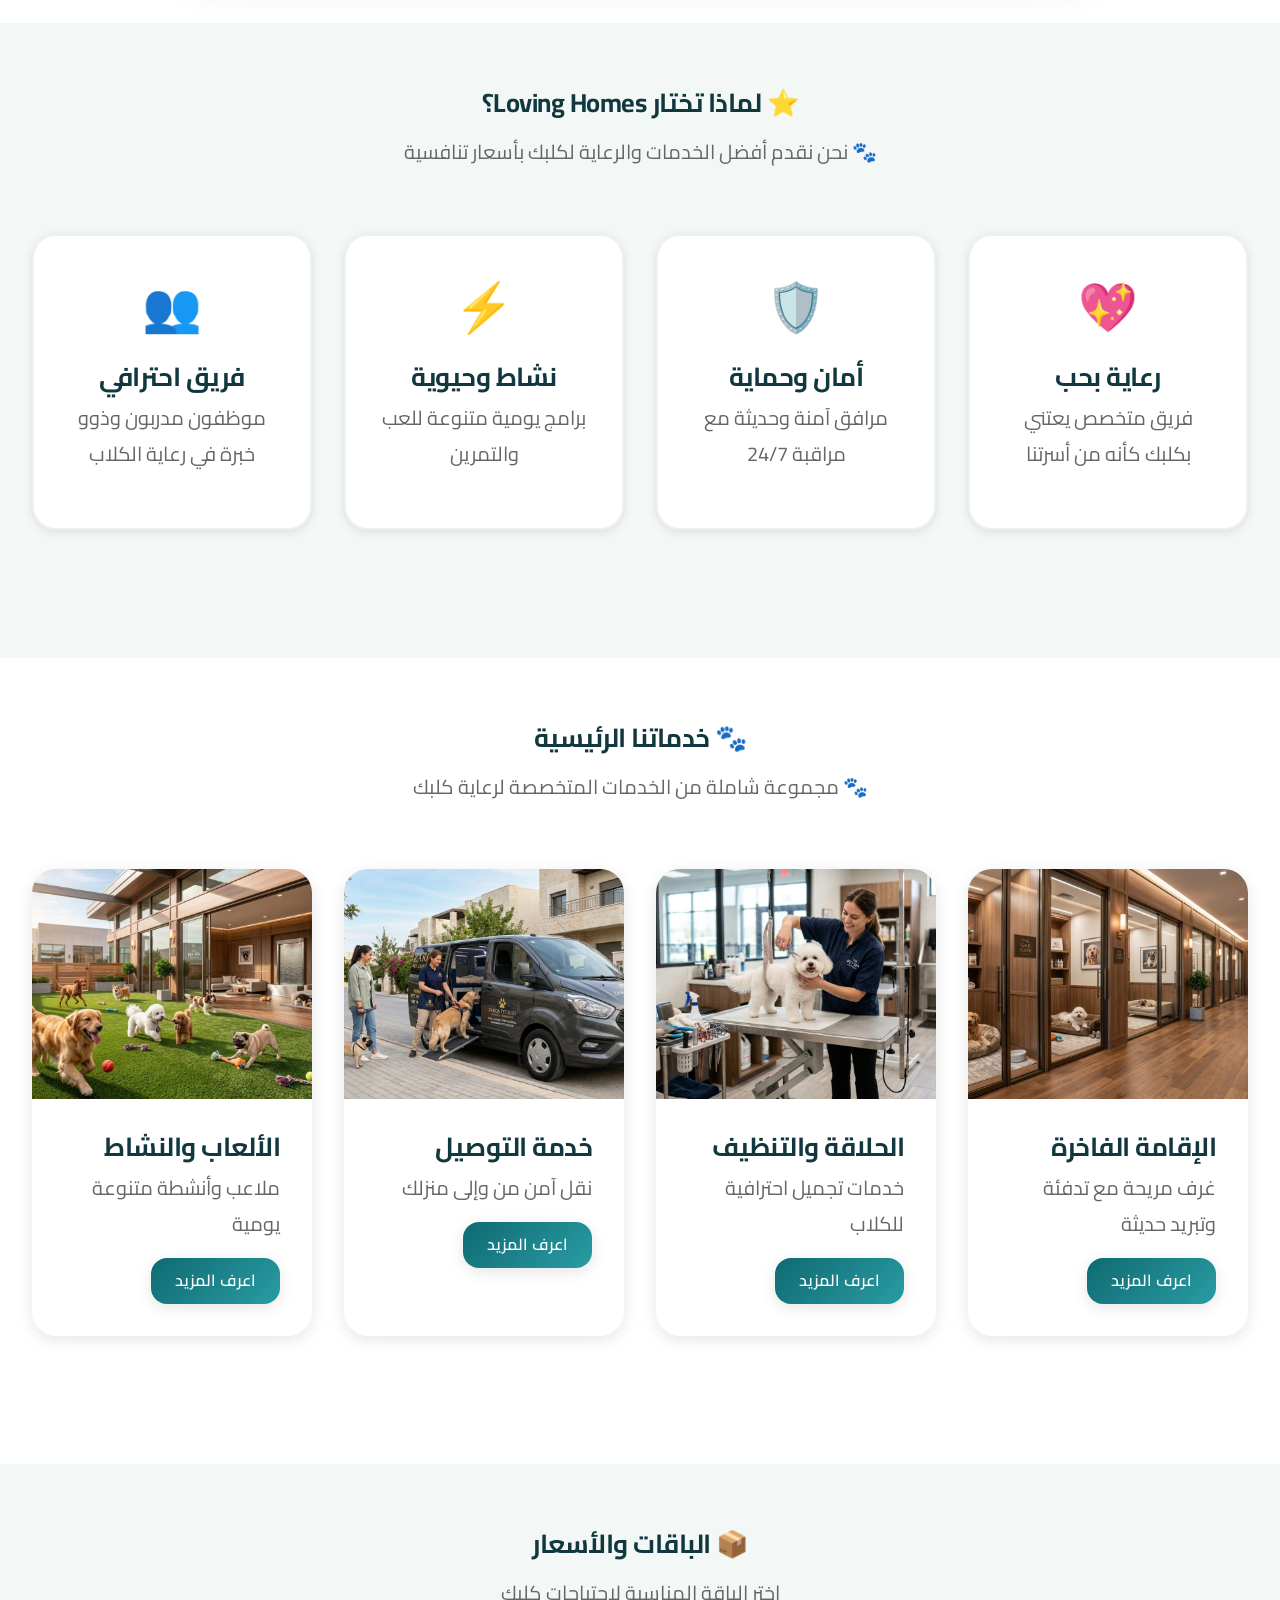
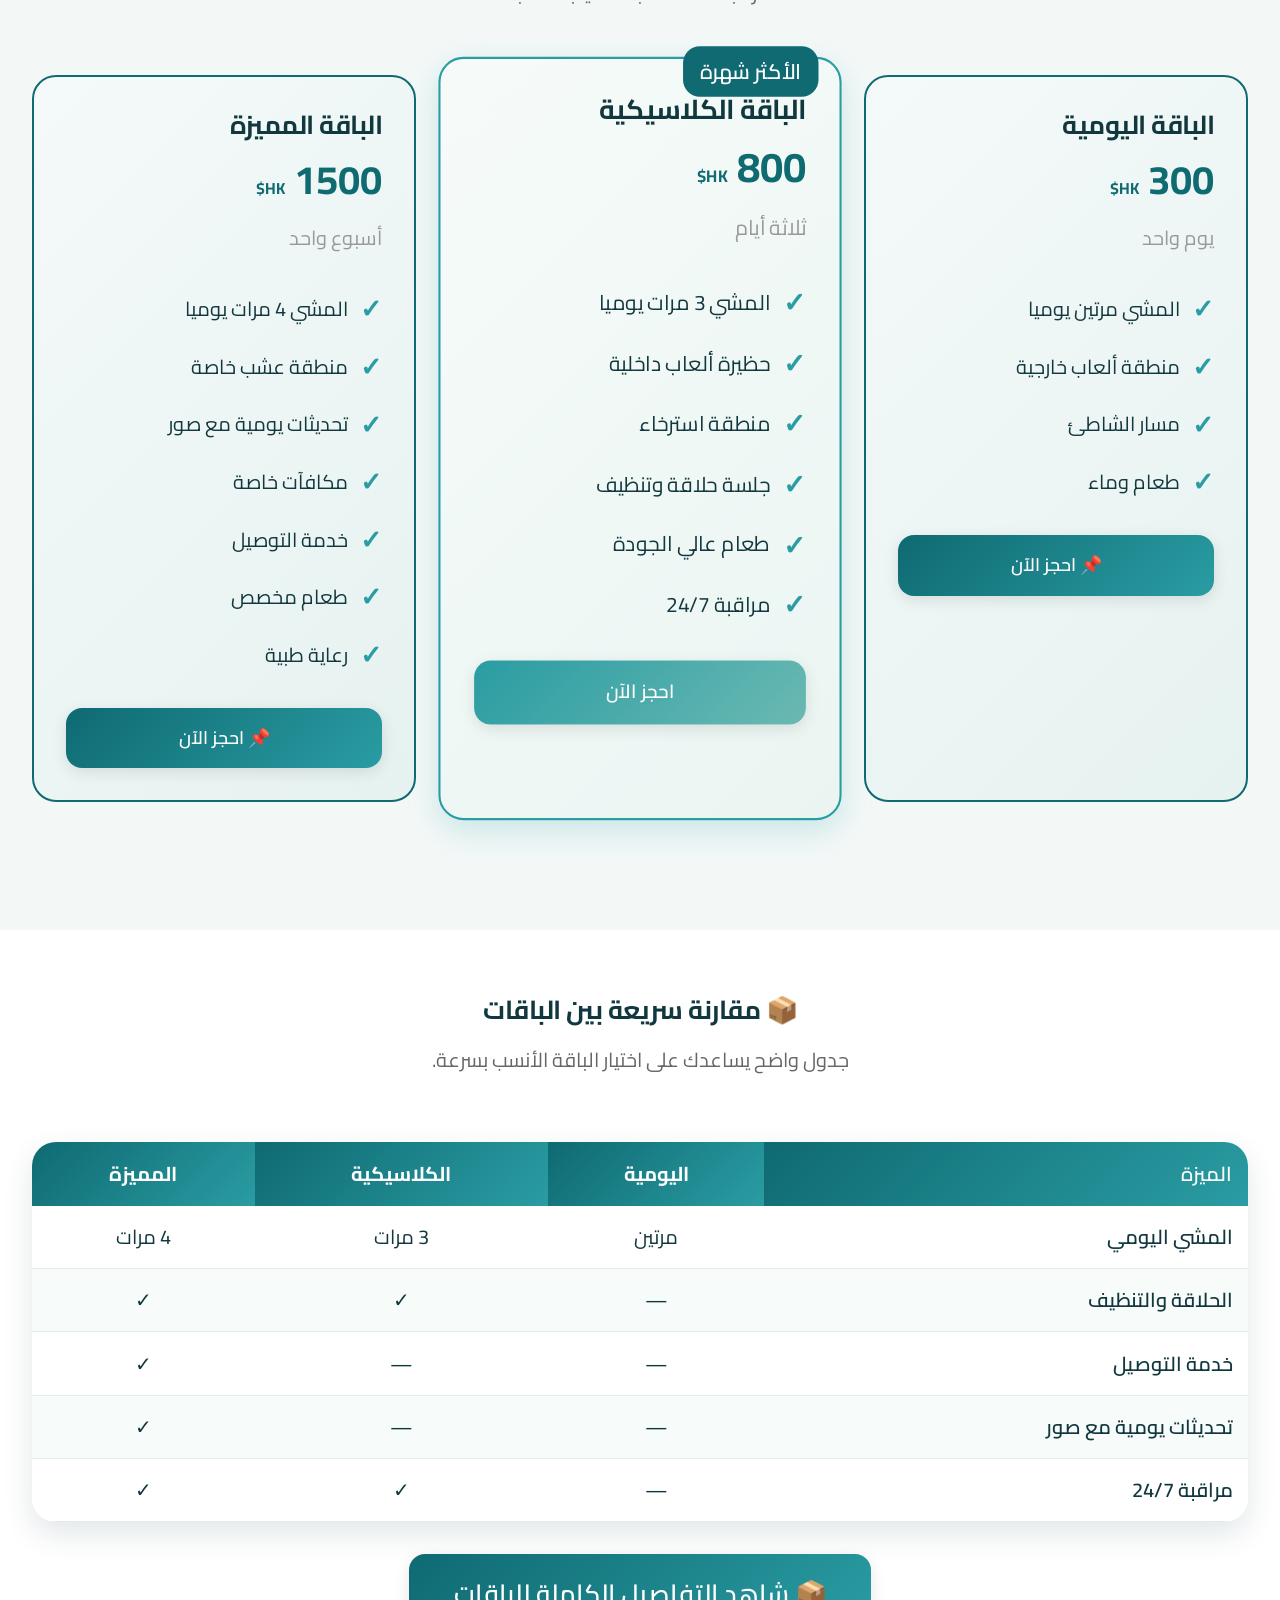
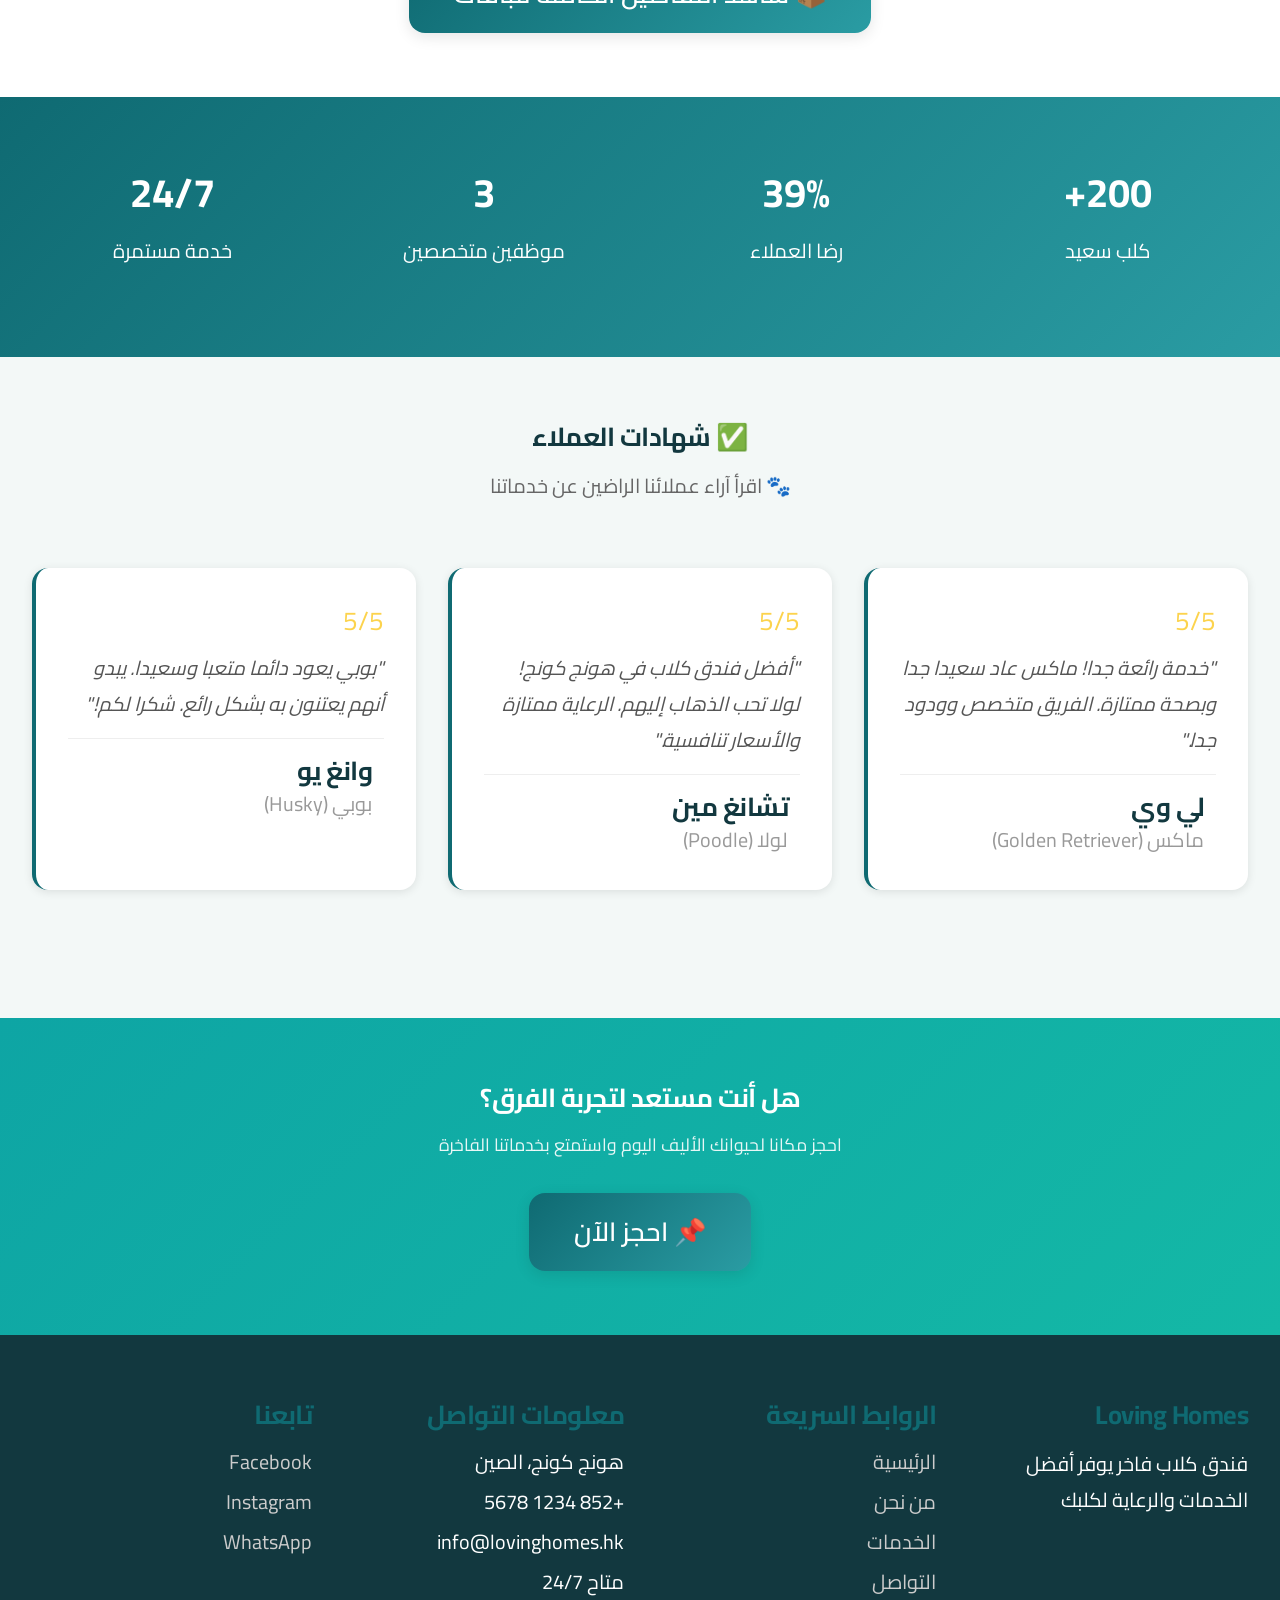
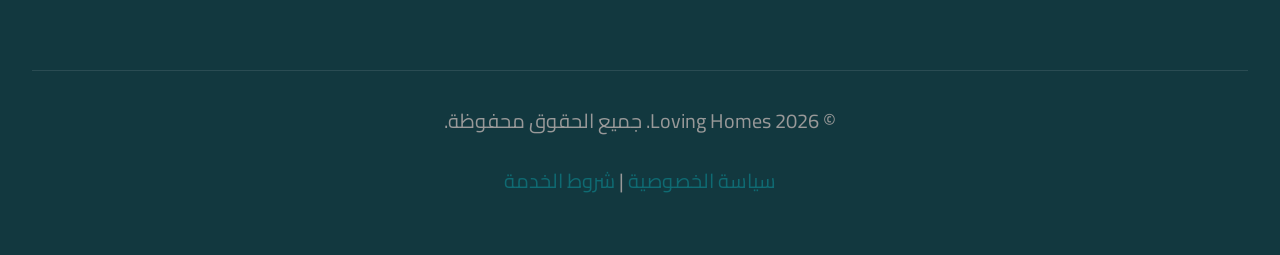
==== commit 53b86ae1: "تهيئة المشروع ورفع النسخة الكاملة للموقع" ====
--- a/index.html
+++ b/index.html
@@ -1,6 +1,11 @@
 <!DOCTYPE html>
 <html lang="ar" dir="rtl">
 <head>
+  
+<!-- كود التحقق من Google AdSense -->
+<script async src="https://pagead2.googlesyndication.com/pagead/js/adsbygoogle.js?client=ca-pub-6581059810609577"
+     crossorigin="anonymous"></script>
+
  <!-- هذه الصفحة تعرض محتوى الصفحة الحالية -->
  <meta charset="UTF-8">
  <meta name="viewport" content="width=device-width, initial-scale=1.0">
--- a/css/style.css
+++ b/css/style.css
@@ -1,5 +1,5 @@
 /* هذا الملف يحتوي تنسيقات كل صفحات الموقع */
-@import url('https://fonts.googleapis.com/css2?family=Playfair+Display:wght@400;500;600;700;800&family=Lato:wght@300;400;500;700&family=Poppins:wght@300;400;500;600;700&display=swap');
+@import url('https://fonts.googleapis.com/css2?family=Cairo:wght@400;500;600;700;800&display=swap');
 
 /* الوان وخطوط ومسافات اساسية */
 :root {
@@ -21,9 +21,10 @@
   --gradient-hero: linear-gradient(135deg, rgba(0,0,0,0.4), rgba(0,0,0,0.6));
   
   
-  --font-playfair: 'Playfair Display', serif;
-  --font-lato: 'Lato', sans-serif;
-  --font-poppins: 'Poppins', sans-serif;
+  --font-unified: 'Cairo', sans-serif;
+  --font-size-main-title: 40px;
+  --font-size-sub-title: 26px;
+  --font-size-body: 20px;
   
   
   --spacing-xs: 0.5rem;
@@ -64,7 +65,8 @@
 }
 
 body {
-  font-family: var(--font-lato);
+  font-family: var(--font-unified);
+  font-size: var(--font-size-body);
   color: var(--dark-gray);
   background-color: var(--white);
   line-height: 1.6;
@@ -73,34 +75,35 @@
 }
 
 h1, h2, h3, h4, h5, h6 {
-  font-family: var(--font-playfair);
+  font-family: var(--font-unified);
   font-weight: 700;
   line-height: 1.2;
   margin-bottom: var(--spacing-md);
 }
 
 h1 {
-  font-size: 3.5rem;
+  font-size: var(--font-size-main-title);
   letter-spacing: -1px;
 }
 
-h2 {
-  font-size: 2.5rem;
+h2, h3, h4, h5, h6 {
+  font-size: var(--font-size-sub-title);
   letter-spacing: -0.5px;
-}
-
-h3 {
-  font-size: 1.75rem;
-}
-
-h4 {
-  font-size: 1.5rem;
 }
 
 p {
   margin-bottom: var(--spacing-md);
-  font-size: 1rem;
+  font-size: var(--font-size-body);
   line-height: 1.8;
+}
+
+a,
+li,
+label,
+input,
+textarea,
+select {
+  font-size: var(--font-size-body);
 }
 
 a {
@@ -118,9 +121,9 @@
   padding: 1rem 2.25rem;
   border: none;
   border-radius: var(--radius-md);
-  font-family: var(--font-lato);
+  font-family: var(--font-unified);
   font-weight: 600;
-  font-size: 1rem;
+  font-size: 18px;
   cursor: pointer;
   transition: all var(--transition-normal);
   text-decoration: none;
@@ -164,12 +167,12 @@
 
 .btn-sm {
   padding: 0.625rem 1.5rem;
-  font-size: 0.875rem;
+  font-size: 16px;
 }
 
 .btn-lg {
   padding: 1.15rem 2.8rem;
-  font-size: 1.2rem;
+  font-size: var(--font-size-sub-title);
 }
 
 /* تنسيق الهيدر والقائمة */
@@ -199,7 +202,7 @@
   display: flex;
   align-items: center;
   gap: 0.75rem;
-  font-size: 1.5rem;
+  font-size: var(--font-size-body);
   font-weight: 700;
   color: var(--dark-gray);
   text-decoration: none;
@@ -239,6 +242,7 @@
   border-radius: 999px;
   padding: 0.45rem 0.9rem;
   font-weight: 700;
+  font-size: 16px;
   cursor: pointer;
   transition: all var(--transition-normal);
 }
@@ -258,7 +262,7 @@
   display: inline-flex;
   align-items: center;
   justify-content: center;
-  font-size: 1rem;
+  font-size: 16px;
   cursor: pointer;
   transition: all var(--transition-normal);
 }
@@ -271,6 +275,7 @@
 .nav-links a {
   color: var(--dark-gray);
   font-weight: 600;
+  font-size: 16px;
   transition: all var(--transition-normal);
   position: relative;
   padding: 0.5rem 0.75rem;
@@ -302,10 +307,10 @@
 .cta-btn {
   background: var(--gradient-warm);
   color: var(--white);
-  padding: 0.95rem 1.75rem;
+  padding: 0.75rem 1.25rem;
   border-radius: var(--radius-md);
   font-weight: 800;
-  font-size: 1.05rem;
+  font-size: 16px;
   border: 1px solid rgba(12, 85, 96, 0.75);
   box-shadow: 0 6px 16px rgba(15, 106, 114, 0.28);
   transition: all var(--transition-normal);
@@ -368,13 +373,13 @@
 }
 
 .hero-content h1 {
-  font-size: 3.5rem;
+  font-size: var(--font-size-main-title);
   margin-bottom: 1rem;
   text-shadow: 2px 2px 4px rgba(0, 0, 0, 0.3);
 }
 
 .hero-content p {
-  font-size: 1.25rem;
+  font-size: var(--font-size-body);
   margin-bottom: 2rem;
   text-shadow: 1px 1px 2px rgba(0, 0, 0, 0.3);
 }
@@ -405,7 +410,7 @@
   border-radius: 999px;
   padding: 0.55rem 1rem;
   font-weight: 600;
-  font-size: 0.95rem;
+  font-size: var(--font-size-body);
 }
 
 .quick-nav a:hover {
@@ -441,12 +446,12 @@
 }
 
 .section-title h2 {
-  font-size: 2.5rem;
+  font-size: var(--font-size-sub-title);
   margin-bottom: 1rem;
 }
 
 .section-title p {
-  font-size: 1.1rem;
+  font-size: var(--font-size-body);
   color: #666;
   max-width: 600px;
   margin: 0 auto;
@@ -486,7 +491,7 @@
 
 .feature-card p {
   color: #666;
-  font-size: 0.95rem;
+  font-size: var(--font-size-body);
 }
 
 .card {
@@ -518,7 +523,7 @@
 }
 
 .card-title {
-  font-size: 1.5rem;
+  font-size: var(--font-size-sub-title);
   margin-bottom: 0.5rem;
 }
 
@@ -552,11 +557,11 @@
   padding: 0.5rem 1rem;
   border-radius: var(--radius-md);
   font-weight: 600;
-  font-size: 0.875rem;
+  font-size: var(--font-size-body);
 }
 
 .package-price {
-  font-size: 2.5rem;
+  font-size: var(--font-size-main-title);
   font-weight: 700;
   color: var(--primary-orange);
   margin-bottom: 0.5rem;
@@ -578,7 +583,7 @@
   content: '✓';
   color: var(--primary-green);
   font-weight: bold;
-  font-size: 1.25rem;
+  font-size: var(--font-size-sub-title);
 }
 
 .testimonial-card {
@@ -597,7 +602,7 @@
 
 .stars {
   color: #FCD34D;
-  font-size: 1.25rem;
+  font-size: var(--font-size-sub-title);
   margin-bottom: 0.5rem;
 }
 
@@ -617,17 +622,17 @@
 }
 
 .author-avatar {
-  font-size: 2rem;
+  font-size: var(--font-size-sub-title);
 }
 
 .author-info h4 {
   margin: 0;
-  font-size: 1rem;
+  font-size: var(--font-size-sub-title);
 }
 
 .author-info p {
   margin: 0;
-  font-size: 0.875rem;
+  font-size: var(--font-size-body);
   color: #999;
 }
 
@@ -692,8 +697,8 @@
   padding: 0.875rem;
   border: 2px solid #e0e0e0;
   border-radius: var(--radius-md);
-  font-family: var(--font-lato);
-  font-size: 1rem;
+  font-family: var(--font-unified);
+  font-size: var(--font-size-body);
   transition: all var(--transition-normal);
 }
 
@@ -832,7 +837,7 @@
   background: var(--gradient-warm);
   color: var(--white);
   padding: 1rem;
-  font-size: 1rem;
+  font-size: var(--font-size-body);
 }
 
 .compare-table td {
@@ -917,9 +922,9 @@
 }
 
 @media (max-width: 768px) {
-  h1 { font-size: 2.5rem; }
-  h2 { font-size: 1.75rem; }
-  h3 { font-size: 1.5rem; }
+  h1 { font-size: var(--font-size-main-title); }
+  h2 { font-size: var(--font-size-sub-title); }
+  h3 { font-size: var(--font-size-sub-title); }
   
   .navbar {
     padding: 1rem;
@@ -952,11 +957,11 @@
 
   
   .hero-content h1 {
-    font-size: 2rem;
+    font-size: var(--font-size-main-title);
   }
   
   .hero-content p {
-    font-size: 1rem;
+    font-size: var(--font-size-body);
   }
   
    .hero-buttons {
@@ -972,7 +977,7 @@
   }
 
   .quick-nav a {
-    font-size: 0.9rem;
+    font-size: var(--font-size-body);
   }
   
   .hero-buttons .btn {
@@ -1011,7 +1016,7 @@
   }
 
   .logo {
-    font-size: 1.15rem;
+    font-size: 16px;
   }
 
   .site-logo {
@@ -1095,8 +1100,8 @@
 }
 
 @media (max-width: 480px) {
-  h1 { font-size: 1.75rem; }
-  h2 { font-size: 1.5rem; }
+  h1 { font-size: var(--font-size-main-title); }
+  h2 { font-size: var(--font-size-sub-title); }
   
   .container {
     padding: 0 1rem;
@@ -1116,7 +1121,7 @@
   }
   
   .hero-content h1 {
-    font-size: 1.5rem;
+    font-size: var(--font-size-main-title);
   }
   
   .section {
@@ -1160,7 +1165,7 @@
 
   .logo {
     gap: 0.35rem;
-    font-size: 0.95rem;
+    font-size: 16px;
   }
 
   .site-logo {
@@ -1182,7 +1187,7 @@
   }
 
   .hero-content h1 {
-    font-size: 1.15rem;
+    font-size: var(--font-size-main-title);
     line-height: 1.35;
     margin-bottom: 0.45rem;
     overflow-wrap: anywhere;
@@ -1190,7 +1195,7 @@
   }
 
   .hero-content p {
-    font-size: 0.82rem;
+    font-size: var(--font-size-body);
     line-height: 1.6;
     overflow-wrap: anywhere;
     word-break: break-word;
@@ -1200,7 +1205,7 @@
   .btn-lg,
   .btn-sm {
     padding: 0.75rem 0.65rem;
-    font-size: 0.9rem;
+    font-size: 16px;
   }
 
   .nav-links {
@@ -1220,11 +1225,11 @@
   }
 
   .hero-content h1 {
-    font-size: 1rem;
+    font-size: var(--font-size-main-title);
   }
 
   .hero-content p {
-    font-size: 0.74rem;
+    font-size: var(--font-size-body);
   }
 }
 
@@ -1318,6 +1323,14 @@
   border-color: rgba(108, 197, 194, 0.24);
 }
 
+body.dark-mode .video-showcase-section {
+  background: radial-gradient(circle at 20% 20%, rgba(124, 227, 224, 0.12), transparent 45%), #10242B !important;
+}
+
+body.dark-mode .video-showcase-section .section-title p {
+  color: #B9D8D6 !important;
+}
+
 body.dark-mode .section.bg-light,
 body.dark-mode .bg-light {
   background: #10242B !important;
@@ -1386,7 +1399,7 @@
   border-radius: 50%;
   background: var(--gradient-warm);
   color: var(--white);
-  font-size: 1.15rem;
+  font-size: var(--font-size-sub-title);
   cursor: pointer;
   z-index: 1200;
   box-shadow: 0 10px 25px rgba(15, 106, 114, 0.35);
@@ -1412,3 +1425,160 @@
   color: #FFFFFF;
   box-shadow: 0 12px 28px rgba(0, 0, 0, 0.45);
 }
+
+/* =========================
+   تحسينات إضافية للوضع الداكن
+   ========================= */
+/* معالجة أي عناصر بخلفيات فاتحة مضافة inline داخل الصفحات */
+body.dark-mode [style*="linear-gradient(135deg, #F0F9FF 0%, #E0F2FE 100%)"] {
+  background: #18323A !important;
+  color: #E6F2F1 !important;
+}
+
+body.dark-mode [style*="background: white"],
+body.dark-mode [style*="background:white"],
+body.dark-mode [style*="background-color: white"],
+body.dark-mode [style*="background-color:white"] {
+  background: #142830 !important;
+  color: #E6F2F1 !important;
+}
+
+/* توافق قسم FAQ في الصفحات التي تحتوي CSS داخلي */
+body.dark-mode .accordion {
+  border-color: rgba(108, 197, 194, 0.34) !important;
+}
+
+body.dark-mode .accordion-button {
+  background: #17323A !important;
+  color: #E6F2F1 !important;
+}
+
+body.dark-mode .accordion-button:hover {
+  background: #1D3A44 !important;
+}
+
+body.dark-mode .accordion.active .accordion-button {
+  background: linear-gradient(135deg, #0F6A72 0%, #2A9CA3 100%) !important;
+  color: #FFFFFF !important;
+}
+
+body.dark-mode .accordion-text {
+  background: #132930 !important;
+  color: #CFE4E2 !important;
+}
+
+/* تحسين الجداول في الوضع الداكن */
+body.dark-mode .compare-section,
+body.dark-mode .compare-table,
+body.dark-mode .compare-table tbody tr:nth-child(even) {
+  background: #142830 !important;
+}
+
+body.dark-mode .compare-table td {
+  border-bottom-color: rgba(108, 197, 194, 0.2);
+}
+
+/* تحسين نموذج الحجز في الوضع الداكن */
+body.dark-mode .contact-form-wrap {
+  background: #142830 !important;
+  border: 1px solid rgba(108, 197, 194, 0.24);
+  border-radius: var(--radius-lg);
+  padding: 1.1rem;
+}
+
+body.dark-mode .form-group label {
+  color: #DDF0EE;
+}
+
+body.dark-mode .form-group input,
+body.dark-mode .form-group textarea,
+body.dark-mode .form-group select {
+  background: #1D2328;
+  color: #F1F8F7;
+  border-color: rgba(108, 197, 194, 0.34);
+}
+
+body.dark-mode .form-group input::placeholder,
+body.dark-mode .form-group textarea::placeholder {
+  color: #AFC4C2;
+}
+
+body.dark-mode .form-group input:focus,
+body.dark-mode .form-group textarea:focus,
+body.dark-mode .form-group select:focus {
+  border-color: #5FCFCA;
+  box-shadow: 0 0 0 3px rgba(95, 207, 202, 0.20);
+}
+
+/* الشريط السريع يكون بتصميم داكن فقط عند تفعيل الوضع الداكن */
+body.dark-mode .quick-nav-section {
+  background: linear-gradient(135deg, #12303A 0%, #173943 100%);
+  border-bottom-color: rgba(108, 197, 194, 0.24);
+}
+
+body.dark-mode .quick-nav a {
+  background: #18343D;
+  color: #E6F2F1;
+  border-color: rgba(108, 197, 194, 0.32);
+}
+
+body.dark-mode .quick-nav a:hover {
+  background: linear-gradient(135deg, #0F6A72 0%, #2A9CA3 100%);
+  color: #FFFFFF;
+}
+
+/* =========================
+   تحسين التجاوب (خصوصاً الإنجليزية)
+   ========================= */
+html[lang="en"] .logo span {
+  letter-spacing: 0.2px;
+}
+
+html[lang="en"] .nav-links {
+  gap: 1.1rem;
+}
+
+html[lang="en"] .hero-content {
+  max-width: 700px;
+}
+
+html[lang="en"] .section-title p {
+  max-width: 720px;
+}
+
+@media (max-width: 1200px) {
+  html[lang="en"] .nav-links {
+    width: min(380px, calc(100vw - 1.5rem));
+  }
+
+  html[lang="en"] .nav-links a,
+  html[lang="en"] .nav-links .cta-btn {
+    text-align: left;
+  }
+}
+
+@media (max-width: 768px) {
+  html[lang="en"] h1 {
+    font-size: var(--font-size-main-title);
+    line-height: 1.3;
+  }
+
+  html[lang="en"] .hero-content {
+    padding: 0 1rem;
+  }
+
+  html[lang="en"] .quick-nav {
+    gap: 0.45rem;
+  }
+
+  html[lang="en"] .quick-nav a {
+    font-size: var(--font-size-body);
+    padding: 0.48rem 0.72rem;
+  }
+}
+
+@media (min-width: 1201px) {
+  html[lang="en"] .nav-links .cta-btn {
+    white-space: nowrap;
+  }
+}
